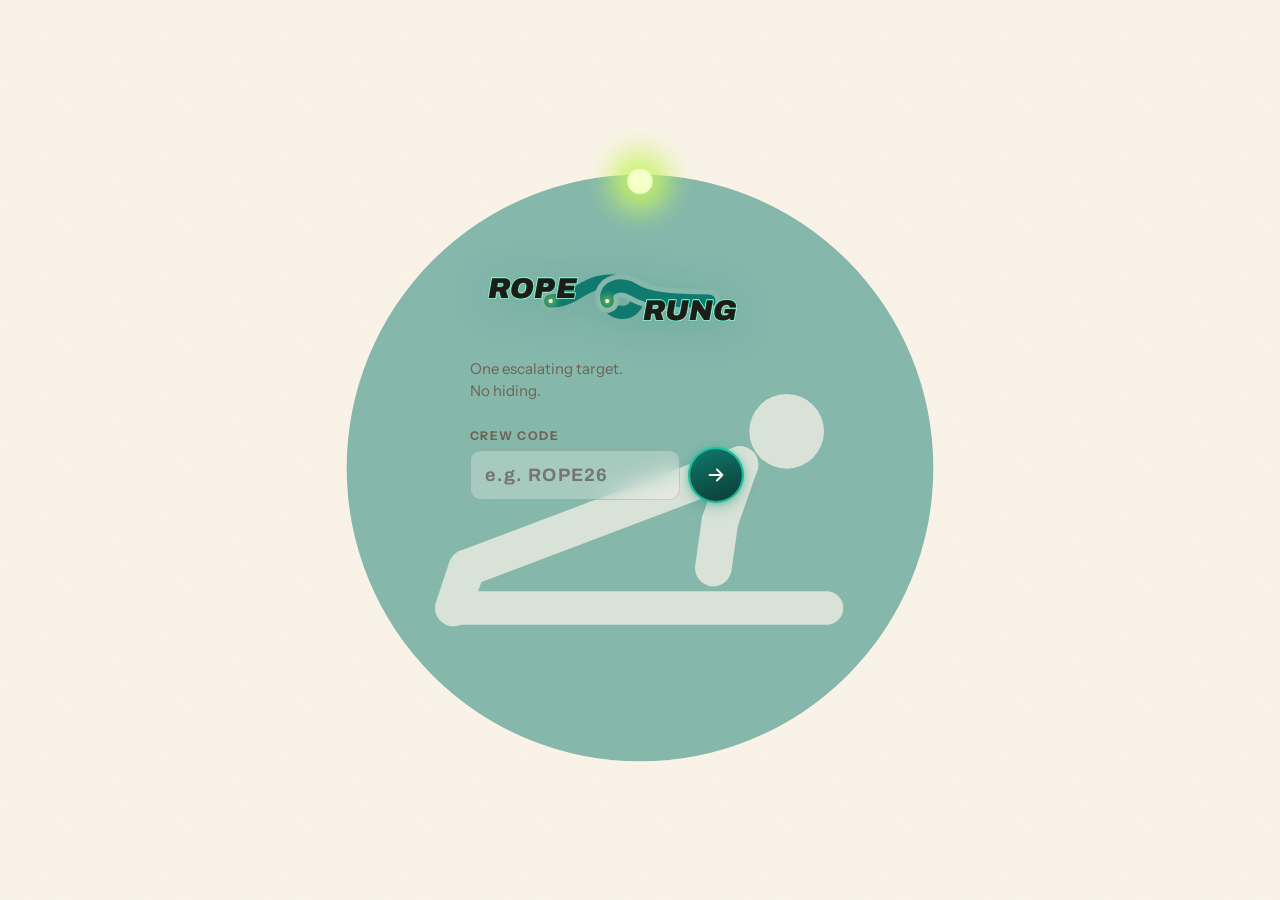
==== index.html @ cc2a6505 "Dark mode, admin tooling, profile editing, and council-recommendations build - Dark mode via prefers" ====
<!DOCTYPE html>
<html lang="en">
<head>
<meta charset="UTF-8">
<meta name="viewport" content="width=device-width, initial-scale=1, viewport-fit=cover, user-scalable=no">
<title>Rope & Rung</title>
<meta name="apple-mobile-web-app-capable" content="yes">
<meta name="apple-mobile-web-app-status-bar-style" content="default">
<meta name="apple-mobile-web-app-title" content="Rope & Rung">
<meta name="theme-color" content="#FAF3E8" media="(prefers-color-scheme: light)">
<meta name="theme-color" content="#081F1B" media="(prefers-color-scheme: dark)">
<link rel="manifest" href="manifest.webmanifest">
<link rel="icon" href="icons/icon.svg" type="image/svg+xml">
<link rel="apple-touch-icon" href="icons/apple-touch-icon.png">
<link rel="preconnect" href="https://fonts.googleapis.com">
<link rel="preconnect" href="https://fonts.gstatic.com" crossorigin>
<link href="https://fonts.googleapis.com/css2?family=Instrument+Sans:wght@400;500;600;700&family=Caveat:wght@600;700&family=Archivo:ital,wght@0,500;0,700;0,800;0,900;1,900&display=swap" rel="stylesheet">
<link rel="stylesheet" href="style.css">
</head>
<body>

<!-- WORDMARK SPRITE: the knot woven into the type (DESIGN.md "Brand Identity" —
     canonical knot path data, unedited; text glow+halo tuned 2026-07-23) -->
<svg style="position:absolute;width:0;height:0" aria-hidden="true">
  <defs>
    <filter id="rrGlowT" x="-40%" y="-40%" width="180%" height="180%"><feGaussianBlur in="SourceGraphic" stdDeviation="2.2"/></filter>
    <filter id="rrLantern" x="-150%" y="-150%" width="400%" height="400%"><feGaussianBlur in="SourceGraphic" stdDeviation="2"/></filter>
    <symbol id="rr-logomark" viewBox="0 0 96 96">
      <circle cx="48" cy="48" r="44" fill="#0F7A6D"/>
      <path d="M20 69 H76" stroke="#FAF3E8" stroke-width="5" stroke-linecap="round" fill="none"/>
      <g class="lm-orbit"><circle cx="48" cy="10" r="3" fill="#C7F464" opacity="0.5" filter="url(#rrLantern)"/><circle cx="48" cy="10" r="1.1" fill="#F5FFC8"/></g>
      <g class="lm-body" fill="none" stroke="#FAF3E8" stroke-width="5.5" stroke-linecap="round" stroke-linejoin="round">
        <path d="M22 63 L63 47.5"/>
        <path d="M63 47.5 L60 56"/>
        <circle cx="70" cy="42.5" r="5.6" fill="#FAF3E8" stroke="none"/>
      </g>
      <g fill="none" stroke="#FAF3E8" stroke-width="5.5" stroke-linecap="round" stroke-linejoin="round">
        <path d="M60 56 L59 63"/>
        <path d="M22 63 L20 69"/>
      </g>
    </symbol>
    <!-- Launch-screen UNDERLAY (owner round 11): a slightly subtler version of the
         real icon, NOT a faded watermark. Geometry is identical to #rr-logomark;
         only the disc colour is themed (var(--ul-disc)) so the wordmark's knot
         halo can match it exactly. CRITICAL: the figure strokes stay FULLY OPAQUE
         #FAF3E8 — this art is built from OVERLAPPING strokes, so any per-stroke
         alpha makes every overlap composite separately and exposes the joins (the
         foot appears to sink into the floor, the upper arm folds past the elbow).
         Subtlety comes from the disc, never from fading the figure.
         #rr-logomark itself is untouched — header badge unaffected. -->
    <symbol id="rr-underlay" viewBox="0 0 96 96" overflow="visible">
      <circle cx="48" cy="48" r="44" fill="var(--ul-disc,#0F7A6D)"/>
      <!-- Orbit dot pushed out to cy=5 (43 of the disc's 44 radius, i.e. riding the
           rim rather than floating inside it) and enlarged, so it reads as the
           dial's knob travelling the ring — owner: "nearer the edge... a little
           bigger so it alludes to the dial". Underlay only; the header badge's
           own orbit in #rr-logomark is deliberately left alone. -->
      <g class="lm-orbit"><circle cx="48" cy="5" r="4.6" fill="#C7F464" opacity="0.85" filter="url(#rrLantern)"/><circle cx="48" cy="5" r="1.9" fill="#F5FFC8"/></g>
      <!-- ONE wrapper group carries the opacity for the whole figure. Group opacity
           flattens the group FIRST and fades the result, so the overlapping strokes
           inside stay hidden — unlike per-stroke alpha, which composites each
           overlap separately and exposes the joins. Strokes themselves stay a solid
           #FAF3E8, so it reads as fresh white over the teal disc, not grey. -->
      <g opacity="0.72">
        <path d="M20 69 H76" stroke="#FAF3E8" stroke-width="5" stroke-linecap="round" fill="none"/>
        <g class="lm-body" fill="none" stroke="#FAF3E8" stroke-width="5.5" stroke-linecap="round" stroke-linejoin="round">
          <path d="M22 63 L63 47.5"/>
          <path d="M63 47.5 L60 56"/>
          <circle cx="70" cy="42.5" r="5.6" fill="#FAF3E8" stroke="none"/>
        </g>
        <g fill="none" stroke="#FAF3E8" stroke-width="5.5" stroke-linecap="round" stroke-linejoin="round">
          <path d="M60 56 L59 63"/>
          <path d="M22 63 L20 69"/>
        </g>
      </g>
    </symbol>
    <symbol id="rr-wordmark" viewBox="20 24 674 168">
      <g transform="translate(151.8,-15.4) scale(3.7)">
        <path d="M 6 34 C 18 34, 22 26, 32 24 C 44 22, 54 26, 52 34 C 50 42, 38 42, 36 34" fill="none" stroke="var(--accent)" stroke-width="7" stroke-linecap="round"/>
        <g class="rr-lantern-a"><circle r="3" fill="#C7F464" opacity="0.5" filter="url(#rrLantern)"/><circle r="1.1" fill="#F5FFC8"/></g>
      </g>
      <g font-family="Archivo, sans-serif" font-weight="900" font-style="italic" letter-spacing="0.01em">
        <text x="225" y="104" font-size="56" text-anchor="end" fill="#1BC79E" opacity="0.9" filter="url(#rrGlowT)">ROPE</text>
        <text x="225" y="104" font-size="56" text-anchor="end" fill="var(--paper)" stroke="var(--paper)" stroke-width="4" stroke-linejoin="round">ROPE</text>
        <text x="225" y="104" font-size="56" text-anchor="end" fill="var(--ink)" stroke="#1BC79E" stroke-width="2.4" stroke-linejoin="round" paint-order="stroke fill">ROPE</text>
      </g>
      <g transform="translate(151.8,-15.4) scale(3.7)">
        <path d="M 36 34 C 34 26, 44 24, 50 28 C 58 33, 70 34, 90 34" fill="none" stroke="var(--rr-weave,var(--paper))" stroke-width="12.5" stroke-linecap="round"/>
        <path d="M 36 34 C 34 26, 44 24, 50 28 C 58 33, 70 34, 90 34" fill="none" stroke="var(--accent)" stroke-width="7" stroke-linecap="round"/>
        <g class="rr-lantern-b"><circle r="3" fill="#C7F464" opacity="0.5" filter="url(#rrLantern)"/><circle r="1.1" fill="#F5FFC8"/></g>
      </g>
      <g font-family="Archivo, sans-serif" font-weight="900" font-style="italic" letter-spacing="0.01em">
        <text x="355" y="148" font-size="56" text-anchor="start" fill="#1BC79E" opacity="0.9" filter="url(#rrGlowT)">RUNG</text>
        <text x="355" y="148" font-size="56" text-anchor="start" fill="var(--paper)" stroke="var(--paper)" stroke-width="4" stroke-linejoin="round">RUNG</text>
        <text x="355" y="148" font-size="56" text-anchor="start" fill="var(--ink)" stroke="#1BC79E" stroke-width="2.4" stroke-linejoin="round" paint-order="stroke fill">RUNG</text>
      </g>
    </symbol>
  </defs>
</svg>

<!-- ONBOARDING -->
<div id="onboarding" class="overlay hidden">
  <!-- full-screen watermark: same animated line-figure as the header/onboarding
       badge used to show (see #rr-pushfig above), just huge + faint + sitting
       BELOW every other onboarding element (z-index in style.css). Removed the
       badge from stacking directly above the wordmark per owner feedback: the
       two animated marks were competing head-to-head; this keeps the motion as
       ambient texture instead. -->
  <svg class="ob-watermark" viewBox="0 0 96 96" aria-hidden="true" focusable="false"><use href="#rr-underlay"></use></svg>
  <div class="ob-inner">
    <!-- transform on <use> (not the shared #rr-wordmark symbol, which the
         header/celebration overlay also reference at their own scale) —
         <use> of a <symbol> always re-fits the symbol's OWN internal viewBox
         "20 24 674 168" into whatever box it's given, so simply cropping this
         wrapping <svg>'s own viewBox did nothing but distort the mapping.
         Owner: "the knot is the centre" — not the overall ROPE+RUNG text
         bbox (RUNG's extra reach past the knot made a plain bbox-centre sit
         off from where the knot actually is). Knot's own bbox measured
         directly (isolated test SVG, same path data + group transform):
         centre (329.4, 102.06) in symbol-local units. This translate+scale
         pins THAT point to the viewBox's true centre (357,108); scale capped
         at 1.1 (not the earlier 1.35) because centring on the knot — which
         sits right-of-centre in the full lockup — leaves much less room on
         the left before "ROPE" would clip the viewBox edge; 1.1 keeps an
         ~11-unit margin on the tightest (left) side, confirmed by the same
         four-edge bounds check used for the previous attempt. -->
    <svg class="wordmark ob-wordmark" viewBox="20 24 674 168" width="320" height="80" role="img" aria-label="Rope &amp; Rung"><use href="#rr-wordmark" transform="translate(-5.34,-4.27) scale(1.1)"></use></svg>
    <div id="ob-step-code">
      <p class="ob-tag">One escalating target.<br>No hiding.</p>
      <label class="lbl" for="crew-code">Crew code</label>
      <div class="ob-code-row">
        <input id="crew-code" type="text" autocomplete="off" autocapitalize="characters" maxlength="6" placeholder="e.g. ROPE26">
        <button id="ob-code-btn" class="btn-disc" aria-label="Enter"><svg viewBox="0 0 24 24" aria-hidden="true"><path d="M5 12h14M13 6l6 6-6 6"/></svg></button>
      </div>
      <p id="ob-code-err" class="err hidden"></p>
      <div id="ob-code-notfound" class="ob-notfound hidden">
        <p class="ob-notfound-msg">No crew found with code <b id="ob-notfound-code"></b>.</p>
        <p class="ob-notfound-sub">Typo, or a brand new crew? Both are one tap away.</p>
        <div class="ob-notfound-btns">
          <div class="ob-nf-opt"><button id="ob-notfound-fix" class="btn-disc" aria-label="Re-enter code"><svg viewBox="0 0 24 24" aria-hidden="true"><path d="M20 11a8 8 0 1 0-.9 4.5M20 5v6h-6"/></svg></button><span class="ob-nf-cap">Re-enter code</span></div>
          <div class="ob-nf-opt"><button id="ob-notfound-create" class="btn-disc" aria-label="Start a new crew"><svg viewBox="0 0 24 24" aria-hidden="true"><circle cx="10" cy="9" r="3.2"/><path d="M4.5 19c.5-3 2.6-4.6 5.5-4.6 1 0 1.9.2 2.7.6"/><path d="M18 13v6M15 16h6"/></svg></button><span class="ob-nf-cap">New crew</span></div>
        </div>
      </div>
    </div>
    <div id="ob-step-profile" class="hidden">
      <label class="lbl">Enter your name</label>
      <div id="ob-existing" class="ob-existing"></div>
      <div class="ob-new">
        <input id="ob-name" type="text" placeholder="Your name" autocomplete="off">
        <div id="ob-avatars" class="avatars"></div>
        <div id="ob-colors" class="color-dots"></div>
        <button id="ob-create-btn" class="btn-disc lg" aria-label="Tie in"><svg viewBox="0 0 24 24" aria-hidden="true"><path d="M8 5v14l11-7z" fill="currentColor" stroke="none"/></svg></button>
      </div>
      <!-- long-form description: profile-step-only per owner (was last child
           of .ob-inner, shown on both steps; re-scoped in ITEM 2). -->
      <p class="ob-fine-tab">The daily target starts easy and climbs a little every Monday (the crew can tune it in Settings). Miss a day? Your excuse goes up where your friends can see it.</p>
    </div>
  </div>
</div>

<!-- INSTALL HINT (shown in-browser only; gone once installed to home screen) -->
<div id="install-hint" class="install-hint hidden">
  <div class="ih-body">
    <b>Make it a phone app</b>
    <span id="ih-steps">Tap <span class="ih-icon"><svg viewBox="0 0 24 24" aria-hidden="true"><path d="M12 3v12M8 7l4-4 4 4"/><path d="M5 12v7a2 2 0 0 0 2 2h10a2 2 0 0 0 2-2v-7"/></svg></span> Share, then <b>Add to Home Screen</b>. Full screen, own icon, no browser.</span>
  </div>
  <button id="ih-close" aria-label="Dismiss">✕</button>
</div>

<div id="app" class="hidden">
  <header class="app-head">
    <div class="brand">
      <svg class="logomark" viewBox="0 0 96 96" aria-hidden="true"><use href="#rr-logomark"></use></svg>
      <svg class="wordmark sm" viewBox="20 24 674 168" width="80" height="20" role="img" aria-label="Rope &amp; Rung"><use href="#rr-wordmark"></use></svg>
    </div>
    <div class="head-actions">
      <div class="head-right">
        <div id="head-date" class="head-date"></div>
        <div id="date-override-tag" class="date-override-tag hidden"></div>
      </div>
      <div id="menu-wrap" class="menu-wrap hidden">
        <button id="menu-btn" class="menu-btn" aria-label="Menu">
          <svg viewBox="0 0 24 24"><path d="M4 6h16M4 12h16M4 18h16"/></svg>
        </button>
        <div id="menu-dropdown" class="menu-dropdown hidden">
          <button id="menu-admin" class="menu-item">Admin</button>
        </div>
      </div>
    </div>
  </header>

  <div id="local-banner" class="local-banner hidden"><span>Solo for now — pushups stay on this phone until your crew connects</span><button id="lb-close" aria-label="Dismiss">✕</button></div>

  <!-- HOME -->
  <main id="screen-home" class="screen">
    <div class="home-hero">
      <div class="hh-greet" id="hh-greet"></div>
      <div class="hh-sub" id="hh-sub"></div>
    </div>
    <div class="home-card" id="home-mycard"></div>
    <div class="week-strip" id="week-strip">
      <div class="ws-head"><span class="l-title rope-title">This week</span><span id="ws-summary" class="ws-summary"></span></div>
      <div class="ws-track">
        <span class="ws-strand"></span>
        <div class="ws-days" id="ws-days"></div>
      </div>
    </div>
    <div class="home-crew" id="home-crew"></div>
    <div id="home-postit" class="home-postit"></div>
  </main>

  <!-- TODAY / LOG -->
  <main id="screen-today" class="screen hidden">
    <div class="rope-row">
      <span class="r-lbl">Streak</span>
      <span class="strand"></span>
      <span id="rope-knots" class="knots"></span>
      <span id="rope-count" class="r-lbl ink"></span>
    </div>

    <div class="dial" id="dial">
      <div class="ring" id="dial-ring"></div>
      <div class="progress-ring" id="progress-ring"></div>
      <div class="ticks"></div>
      <div class="knob-arm" id="knob-arm"><div class="knob" id="knob">›</div></div>
      <div class="dial-center">
        <div id="compose" class="compose">&nbsp;</div>
        <div id="tally" class="tally">0</div>
        <div class="target-label"><span id="target-text"></span><span class="rule"></span><span id="togo-text"></span></div>
      </div>
      <div class="dial-hint hidden" id="dial-hint" aria-hidden="true">
        <span class="dial-hint-ring"></span>
        <span class="dial-hint-ghost"></span>
      </div>
    </div>
    <p class="dial-hint-note hidden" id="dial-hint-note">
      <span>Drag the knob around the ring — that's how you crank out a set.</span>
      <button id="dial-hint-dismiss" aria-label="Dismiss hint">✕</button>
    </p>

    <div class="quick-chips" id="quick-chips">
      <button class="qchip" data-add="5" aria-label="Add 5 pushups">+5</button>
      <button class="qchip" data-add="10" aria-label="Add 10 pushups">+10</button>
      <button class="qchip" data-add="20" aria-label="Add 20 pushups">+20</button>
    </div>
    <div class="bank-zone">
      <button id="bank-btn" class="btn-disc lg" disabled aria-label="Crank the dial to bank"><svg viewBox="0 0 24 24" aria-hidden="true"><path d="M12 4v10M7 10l5 5 5-5"/><path d="M5 18h14"/></svg></button>
    </div>

    <div class="ledger">
      <div class="l-title rope-title">Banked today</div>
      <div id="ledger-rows" class="l-rows"></div>
      <div id="mate-postit-zone"></div>
    </div>

    <div class="today-actions">
      <button id="rest-btn" class="btn btn-ghost"></button>
      <button id="excuse-btn" class="btn btn-ghost hidden">Write an excuse</button>
    </div>
  </main>

  <!-- CREW -->
  <main id="screen-crew" class="screen hidden">
    <h2 class="screen-title">The Crew</h2>
    <div id="crew-cards"></div>
    <div class="crew-invite">
      <div class="l-title rope-title">Invite a friend</div>
      <p>Send them the app link and the crew code. They open it, enter the code, make a profile — in.</p>
      <button id="share-btn" class="btn btn-ghost">Share invite</button>
    </div>
  </main>

  <!-- HISTORY -->
  <main id="screen-history" class="screen hidden">
    <h2 class="screen-title">History</h2>
    <div class="hist-controls">
      <select id="hist-person"></select>
      <div class="hist-nav" id="hist-nav">
        <button id="hist-prev" class="mini-btn">‹</button>
        <span id="hist-month"></span>
        <button id="hist-next" class="mini-btn">›</button>
      </div>
    </div>
    <!-- Wave 5: calendar <-> ladder toggle — the "Rung" half of the brand,
         made literal (escalating weekly targets as a climbable ladder).
         Choice persists in localStorage; default stays calendar. Existing
         calendar markup below is unchanged, just wrapped for show/hide. -->
    <div class="hv-toggle" id="hist-view-toggle" role="tablist" aria-label="History view">
      <span class="hv-thumb" aria-hidden="true"></span>
      <button class="hv-btn" data-view="calendar" role="tab" aria-label="Calendar"><svg viewBox="0 0 24 24" aria-hidden="true"><rect x="4" y="6" width="16" height="14" rx="2.5"/><path d="M4 10.5h16M8.5 4v4M15.5 4v4"/></svg></button>
      <button class="hv-btn" data-view="ladder" role="tab" aria-label="Ladder"><svg viewBox="0 0 24 24" aria-hidden="true"><path d="M7 3v18M17 3v18M7 7h10M7 12h10M7 17h10"/></svg></button>
    </div>
    <div id="hist-calendar-view">
      <div id="hist-grid" class="hist-grid"></div>
      <div id="hist-detail" class="hist-detail hidden"></div>
      <div class="legend">
        <span><i class="dot met"></i>met</span><span><i class="dot rest"></i>rest</span>
        <span><i class="dot excused"></i>excused</span><span><i class="dot missed"></i>missed</span>
        <span><i class="dot pending"></i>pending</span>
      </div>
    </div>
    <!-- Wave 5: LADDER VIEW — one rung per week, week 1 at the bottom, climbing
         up through the volt current week to a few pending rungs ahead.
         Rendered by renderLadder() in app.js; plain HTML/CSS, no canvas/images. -->
    <div id="hist-ladder-view" class="hidden">
      <div class="ladder-wrap">
        <div class="ladder-scroll" id="ladder-scroll">
          <div class="ladder-rail l"></div>
          <div class="ladder-rail r"></div>
          <div class="ladder-rungs" id="ladder-rungs"></div>
        </div>
        <div class="legend ladder-legend">
          <span><i class="dot met"></i>met</span><span><i class="dot rest"></i>rest</span>
          <span><i class="dot excused"></i>excused</span><span><i class="dot missed"></i>missed</span>
          <span><i class="dot pending"></i>pending</span>
        </div>
      </div>
    </div>
  </main>

  <!-- SETTINGS -->
  <main id="screen-settings" class="screen hidden">
    <h2 class="screen-title">Settings</h2>
    <div class="set-card">
      <div class="l-title">Your profile</div>
      <label class="lbl">Name <input id="set-name" type="text" autocomplete="off"></label>
      <div id="set-avatars" class="avatars"></div>
      <div id="set-colors" class="color-dots"></div>
      <div class="set-action-row">
        <button id="set-profile-save" class="btn-disc" aria-label="Save profile"><svg viewBox="0 0 24 24" aria-hidden="true"><path d="M4 12.5l5 5L20 6"/></svg></button>
        <p id="set-profile-msg" class="hint"></p>
      </div>
    </div>
    <div class="set-card">
      <div class="l-title">Crew</div>
      <label class="lbl">Crew name <input id="set-crewname" type="text"></label>
      <p class="hint">Crew code: <b id="set-crewcode"></b></p>
      <p class="hint">Days roll over at midnight on your phone's clock. The app can't send iPhone notifications — set a daily alarm or Reminder if you want a prod.</p>
    </div>
    <div class="set-card">
      <div class="l-title">The escalation</div>
      <label class="lbl">Week-1 daily target <input id="set-start" type="number" min="1"></label>
      <label class="lbl">Increase each Monday <input id="set-step" type="number" min="0"></label>
      <label class="lbl">Cap <input id="set-cap" type="number" min="1"></label>
      <label class="lbl">Rest days per week <input id="set-rest" type="number" min="0" max="7"></label>
      <label class="lbl">Challenge start (Monday) <input id="set-startdate" type="date"></label>
    </div>
    <div class="set-action-row">
      <button id="set-save" class="btn-disc" aria-label="Save settings"><svg viewBox="0 0 24 24" aria-hidden="true"><path d="M4 12.5l5 5L20 6"/></svg></button>
      <p id="set-msg" class="hint"></p>
    </div>
    <button id="set-switch" class="btn btn-ghost">Switch profile</button>

    <div class="set-card danger-zone hidden" id="danger-zone">
      <div class="l-title">Danger zone</div>
      <p class="hint">Erases every crew, profile, and logged set stored on this phone — the app forgets everything and reopens to onboarding, fresh. Use this to wipe test data. This cannot be undone.</p>
      <button id="set-erase" class="btn btn-ghost danger">Erase all data on this phone</button>
    </div>
    <div class="set-card hidden" id="sim-date-card">
      <div class="l-title">Simulate date</div>
      <p class="hint">Walk the app through fake days to test the Monday target increase and weekly rest cap without waiting a real week. Affects every screen until cleared.</p>
      <label class="lbl">Simulated date <input id="set-sim-date" type="date"></label>
      <button id="set-sim-clear" class="btn btn-ghost">Use real date</button>
    </div>
    <div class="set-card hidden" id="state-dump-card">
      <div class="l-title">Raw state</div>
      <p class="hint">Read-only dump of the data stored on this phone. Manual refresh — doesn't auto-update.</p>
      <button id="state-dump-refresh" class="btn btn-ghost">Refresh</button>
      <pre id="state-dump-pre" class="state-dump-pre"></pre>
    </div>
  </main>

  <nav class="tabbar">
    <button class="tab on" data-screen="home" aria-label="Home">
      <svg viewBox="0 0 24 24"><path d="M4 11 L12 4 L20 11 V20 H14.5 V15 H9.5 V20 H4 Z"/></svg><span>Home</span>
    </button>
    <button class="tab" data-screen="today" aria-label="Log pushups">
      <svg viewBox="0 0 24 24"><circle cx="12" cy="12" r="8"/><circle cx="12" cy="5.6" r="1.9" fill="currentColor" stroke="none"/></svg><span>Log</span>
    </button>
    <button class="tab" data-screen="crew" aria-label="Crew">
      <svg viewBox="0 0 24 24"><circle cx="9" cy="8.6" r="3.1"/><path d="M3.6 19c.6-3 2.7-4.6 5.4-4.6s4.8 1.6 5.4 4.6"/><circle cx="16.8" cy="9.8" r="2.5"/><path d="M15.9 14.6c2.5.3 4.1 1.7 4.6 4.4"/></svg><span>Crew</span>
    </button>
    <button class="tab" data-screen="history" aria-label="History">
      <svg viewBox="0 0 24 24"><rect x="4" y="6" width="16" height="14" rx="2.5"/><path d="M4 10.5h16M8.5 4v4M15.5 4v4"/></svg><span>History</span>
    </button>
    <button class="tab" data-screen="settings" aria-label="Settings">
      <svg viewBox="0 0 24 24"><path d="M4.5 8.2h15M4.5 15.8h15"/><circle cx="9.5" cy="8.2" r="2.4"/><circle cx="14.5" cy="15.8" r="2.4"/></svg><span>Settings</span>
    </button>
  </nav>
</div>

<!-- ADMIN MODAL -->
<div id="admin-modal" class="overlay hidden">
  <div class="modal">
    <div class="l-title">Admin</div>
    <input id="admin-modal-code" type="text" autocomplete="off" autocapitalize="off" placeholder="Admin code" class="admin-modal-input">
    <p id="admin-modal-err" class="err hidden">Wrong code.</p>
    <div class="modal-btns">
      <button id="admin-modal-cancel" class="btn btn-ghost">Cancel</button>
      <button id="admin-modal-submit" class="btn-disc" aria-label="Enter"><svg viewBox="0 0 24 24" aria-hidden="true"><path d="M5 12h14M13 6l6 6-6 6"/></svg></button>
    </div>
  </div>
</div>

<!-- EXCUSE MODAL -->
<div id="excuse-modal" class="overlay hidden">
  <div class="modal postit-modal">
    <div class="l-title">Your excuse, for the record</div>
    <textarea id="excuse-text" class="excuse-input" rows="3" maxlength="140" placeholder="e.g. the dog sat on me and I respected that"></textarea>
    <div class="modal-btns">
      <button id="excuse-cancel" class="btn btn-ghost">Back to it</button>
      <button id="excuse-save" class="btn-disc" aria-label="Stick it up"><svg viewBox="0 0 24 24" aria-hidden="true"><path d="M12 20V9M7 13l5-5 5 5"/><path d="M8 4h8"/></svg></button>
    </div>
    <button id="excuse-delete" class="btn excuse-tear hidden">Tear it up (delete this excuse)</button>
  </div>
</div>

<!-- CONFIRM SHEET (branded window.confirm replacement) -->
<div id="confirm-modal" class="overlay hidden">
  <div class="modal confirm-modal">
    <p id="confirm-message" class="confirm-msg"></p>
    <div class="modal-btns">
      <button id="confirm-cancel" class="btn btn-ghost"></button>
      <button id="confirm-ok" class="btn btn-primary"></button>
    </div>
  </div>
</div>

<!-- CELEBRATION OVERLAY (Wave 3): one-shot stage moment for the lantern-glow
     wordmark — daily target smashed, or a streak milestone (every 7 days).
     Reuses the same <symbol id="rr-wordmark"> as the header/onboarding via
     <use>, at onboarding scale. Auto-dismisses; tap anywhere also dismisses. -->
<div id="celebrate-overlay" class="overlay hidden" role="status" aria-live="polite">
  <div class="celebrate-inner">
    <span class="celebrate-flash" aria-hidden="true"></span>
    <svg class="wordmark celebrate-wordmark" viewBox="20 24 674 168" width="300" height="75" role="img" aria-label="Rope &amp; Rung"><use href="#rr-wordmark"></use></svg>
    <p id="celebrate-line" class="celebrate-line"></p>
  </div>
</div>

<script src="config.js" onerror="void 0"></script>
<script type="module" src="app.js"></script>
</body>
</html>
---- style.css ----
/* Rope & Rung — "Safe Dial" system. Contract: DESIGN.md. NO ORANGE. */

:root{
  /* --muted darkened 2026-07-23 (was #8A7F6E, ~3.7:1 on --paper — fails WCAG
     AA); #6E6353 is 5.3:1 on --paper / 5.7:1 on --card, still clearly
     secondary next to --ink (15.5:1 on --paper) */
  --paper:#FAF3E8; --card:#FFFCF5; --card-rgb:255,252,245; --ink:#1F1B16; --muted:#6E6353;
  /* launch-screen UNDERLAY disc (owner: not a washed-out watermark — a slightly
     subtler version of the real icon sitting UNDER the page). Deliberately an
     OPAQUE per-theme hex, not a translucent accent: the knot's halo has to match
     the disc EXACTLY to kill the candy-cane outline, and you can only match a
     colour that doesn't change with whatever is behind it. Value = what
     accent #0F7A6D looked like composited at 50% over this theme's --paper, so
     the disc reads as before while the figure/orbit on top go full brightness. */
  --ul-disc:#85B7AB;
  --accent:#0F7A6D; --pine:#0B3B34; --volt:#C7F464;
  --met:#2F7A4B; --rest:#5B7FA6; --excused:#C98A2B; --missed:#B23A2E; --pending:#D8CFBE;
  --hair:rgba(31,27,22,.14);
  --postit:#F0D48A; --postit-ink:#4A3A12; --postit-ink-soft:#8A6D1E; --postit-muted:#B99B4E; --postit-fold:#D8B759;
  --grad:linear-gradient(160deg,#0F7A6D,#0B3B34);
  --r-sm:10px; --r-md:14px; --r-lg:18px;
  --shadow-rgb:31,27,22; --texture-rgb:31,27,22;
  --shadow-card:0 2px 10px rgba(var(--shadow-rgb),.05),0 8px 28px rgba(var(--shadow-rgb),.05);
  --shadow-pop:0 10px 34px rgba(var(--shadow-rgb),.16);
  --ease-out:cubic-bezier(.22,1,.36,1);
  /* surfaces/text that sit on the fixed teal->pine gradient (buttons, avatars,
     hero cards) — these stay constant across themes since the gradient itself
     doesn't change, only the page around it does */
  --on-accent:#FFFCF5;
  --dial-ring:#EDE3D0; --chip-active-bg:#F1EADB;
  --tabbar-bg:rgba(255,252,245,.28);
}
@media (prefers-color-scheme: dark){
  :root{
    /* --muted checked 2026-07-23: #9FB3AC is 7.8:1 on --paper / 5.6:1 on
       --card here — already passes WCAG AA, no change needed */
    --paper:#081F1B; --card:#0B3B34; --card-rgb:11,59,52; --ink:#F5F0E3; --muted:#9FB3AC;
    --ul-disc:#0C4D44;
    --met:#52C285; --rest:#8FB8E8; --excused:#E8AC52; --missed:#E8695C; --pending:#6B8079;
    --hair:rgba(250,243,232,.14);
    --shadow-rgb:0,0,0; --texture-rgb:250,243,232;
    --dial-ring:#123F38; --chip-active-bg:#123F38;
    --tabbar-bg:rgba(11,59,52,.28);
    /* accent/pine/volt/grad/postit family intentionally unchanged: the brand
       gradient and the post-it's "physical yellow paper" both need to read
       the same regardless of theme */
  }
}
@media (prefers-reduced-motion: reduce){
  *,*::before,*::after{animation-duration:.01ms!important;animation-iteration-count:1!important;transition-duration:.01ms!important}
}
*{margin:0;padding:0;box-sizing:border-box;-webkit-tap-highlight-color:transparent}
html,body{height:100%}
html{overscroll-behavior:none}
body{
  background:var(--paper); color:var(--ink);
  font-family:"Instrument Sans",sans-serif;
  touch-action:manipulation;
  background-image:url("data:image/svg+xml,%3Csvg xmlns='http://www.w3.org/2000/svg' width='120' height='120'%3E%3Cfilter id='n'%3E%3CfeTurbulence type='fractalNoise' baseFrequency='0.9' numOctaves='2'/%3E%3C/filter%3E%3Crect width='120' height='120' filter='url(%23n)' opacity='0.035'/%3E%3C/svg%3E");
  overscroll-behavior:none;
  /* this is an app shell, not a document — a slightly-imprecise tap on a
     button or the dial shouldn't be able to turn into a text-selection
     drag and eat the click. Only .dial had this before; it needs to be
     everywhere. Inputs/textareas explicitly opt back in below. */
  -webkit-user-select:none; user-select:none;
  -webkit-touch-callout:none;
}
input, textarea{-webkit-user-select:text; user-select:text}
/* svh (not dvh): Safari's collapsing toolbar changes dvh mid-drag and re-flows
   the whole page — the "jitter" — while svh stays fixed */
#app{max-width:430px;margin:0 auto;min-height:100svh;display:flex;flex-direction:column}
.hidden{display:none!important}

.wordmark{display:block}
.wordmark.sm{flex:none}
/* a small lantern-glow travels the rope's own path, tip to tip, one full pass
   per 3 pushup reps (3 x 1.7s = 5.1s). Split into two elements living inside
   the under-/over-strand's own <g> (not a separate top layer) so it sits at
   the SAME depth as the rope itself there -- it disappears under the ROPE/
   RUNG lettering and under the strand crossing exactly like the rope does,
   instead of floating flatly on top of everything. Handoff point (55.6%) is
   the real under-strand/over-strand length ratio, measured via
   getTotalLength(), not eyeballed, so the speed feels roughly constant
   across the direction change. */
.rr-lantern-a{offset-path:path("M 6 34 C 18 34, 22 26, 32 24 C 44 22, 54 26, 52 34 C 50 42, 38 42, 36 34");animation:rrPulseA 5.1s linear infinite}
.rr-lantern-b{offset-path:path("M 36 34 C 34 26, 44 24, 50 28 C 58 33, 70 34, 90 34");animation:rrPulseB 5.1s linear infinite}
@keyframes rrPulseA{0%{offset-distance:0%;opacity:1}55.6%{offset-distance:100%;opacity:1}55.7%{opacity:0}100%{opacity:0;offset-distance:100%}}
@keyframes rrPulseB{0%,55.6%{opacity:0;offset-distance:0%}55.7%{opacity:1;offset-distance:0%}100%{opacity:1;offset-distance:100%}}
/* logo: pushup figure in the ring — feet planted, body pivots at the feet like a real rep.
   Selectors target the classes directly (not scoped under .logomark) since the
   markup now lives once in <symbol id="rr-logomark"> and is cloned into both
   header + onboarding instances via <use> — a plain class selector matches
   inside that clone reliably; a descendant selector anchored on the host
   .logomark element is not guaranteed to. */
.lm-body{transform-box:view-box;transform-origin:22px 63px;animation:lmPush 1.7s ease-in-out infinite}
@keyframes lmPush{50%{transform:rotate(7deg)}}
/* volt dot orbits the disc once per rep, synced to lmPush's 1.7s cycle */
.lm-orbit{transform-box:view-box;transform-origin:48px 48px;animation:lmOrbit 5.1s linear infinite}
@keyframes lmOrbit{to{transform:rotate(360deg)}}

.app-head{display:flex;justify-content:space-between;align-items:center;padding:calc(14px + env(safe-area-inset-top)) 22px 0}
.brand{display:flex;align-items:center;gap:8px}
.logomark{width:26px;height:26px}
/* onboarding: wordmark promoted (was sharing top billing with the .ob-logo
   badge, now removed from this spot entirely — see .ob-watermark below) —
   scoped class so the shared .wordmark base rule (used by the header's small
   mark and the celebration overlay) stays untouched. Given a soft brand-teal
   shadow for weight. Width capped BELOW .ob-inner's own ~327px content box
   (327 - overlay's 24px*2 padding on a 375px phone) on purpose: margin:auto
   only centers an element that's narrower than its container — a wider box
   (the old 340/350px attempts) silently collapses its auto-margins to 0 per
   spec and just overflows off the right edge instead of centering. 312px
   leaves real slack on both sides so centering actually holds; the real
   enlargement now comes from the scale(1.1) on the onboarding <use> itself
   (see the HTML comment beside that tag), not a viewBox crop. */
/* The knot's over-strand halo is --paper everywhere else in the app, which blends
   invisibly because those surfaces ARE --paper. On the launch screen the knot sits
   on the underlay disc instead, so there it must be the DISC's colour or it reads
   as a hard "candy-cane" outline (owner). Custom properties inherit across the
   <use> shadow boundary (plain selectors do not), so this retints ONLY this
   instance — the header badge and celebration overlay keep the --paper fallback.
   Scoped to the knot's own halo path; the ROPE/RUNG letter halos are untouched. */
.ob-wordmark{width:min(312px,86vw);height:auto;display:block;margin:6px auto 8px;
  --rr-weave:var(--ul-disc);
  filter:drop-shadow(0 6px 20px rgba(15,122,109,.22))}
/* full-screen ambient watermark (owner feedback 2026-07-24): the pushup figure
   that used to sit as a badge directly above the wordmark, now blown up huge,
   faint, and pinned behind every onboarding element instead of competing with
   the brand name for attention. Fixed (not absolute) so it's pinned to the
   actual phone viewport regardless of #onboarding's own layout; negative
   z-index (relative to #onboarding's own stacking context, z-index:50) keeps
   it under the non-positioned .ob-inner column without needing to touch that
   column's stacking. Centered a bit below screen-middle so it reads as sitting
   under the crew-code input step, not the wordmark up top. Reuses the real
   #rr-logomark (teal disc + paper figure + volt orbit dot) unmodified.
   Colour fix (owner: "grey in dark mode / milky in light mode"): earlier
   attempts chased this with mix-blend-mode (multiply in light, screen in
   dark, flipped per-theme) plus a pair of [stroke]/[fill] attribute-selector
   overrides trying to redirect the figure's hardcoded #FAF3E8 fill to
   var(--ink). Both approaches were fighting the same wall: #rr-logomark is
   only ever painted via <use>, which clones the <symbol>'s content into a
   shadow tree that outer-document CSS selectors (descendant or attribute)
   cannot match into — only inherited properties and custom properties
   (--x) cross that boundary. The [stroke=]/[fill=] overrides above never
   actually applied to the cloned paths; they're removed. The real fix
   doesn't need to reach inside the clone at all: mix-blend-mode:normal
   (i.e. no blend-mode override) at moderate opacity, with a mild
   filter:saturate() to pull it back a touch from full brand-colour
   intensity, reads correctly as a soft tint of the SAME colours in both
   themes — the teal disc gives the figure enough of its own contrast
   against both the light and dark --paper background that no per-theme
   blend-mode gymnastics are needed. ~7% desaturation (saturate(.93)) plus
   opacity .5 keeps it clearly present without overpowering the onboarding
   content sitting on top. Motion (lm-body/lm-orbit) is killed by the
   existing global prefers-reduced-motion rule at the top of this file,
   same as everywhere else. */
.ob-watermark{position:fixed;left:50%;top:52%;transform:translate(-50%,-50%);
  width:clamp(320px,150vmin,640px);height:clamp(320px,150vmin,640px);
  z-index:-1;pointer-events:none;overflow:visible}
.ob-watermark .lm-orbit circle:first-child{opacity:.9}
.head-actions{display:flex;align-items:center;gap:10px}
.head-right{display:flex;flex-direction:column;align-items:flex-end;gap:3px}
.head-date{font-size:13px;color:var(--muted);font-weight:600}
.date-override-tag{font-size:10px;font-weight:700;letter-spacing:.08em;text-transform:uppercase;color:var(--on-accent);background:var(--accent);padding:2px 7px;border-radius:var(--r-sm)}
.menu-wrap{position:relative}
.menu-btn{width:34px;height:34px;display:flex;align-items:center;justify-content:center;border:none;background:transparent;color:var(--muted);cursor:pointer;border-radius:var(--r-sm);transition:background .15s,transform .15s}
.menu-btn svg{width:20px;height:20px;stroke:currentColor;fill:none;stroke-width:1.8;stroke-linecap:round}
.menu-btn:active{transform:scale(.92);background:var(--hair)}
.menu-dropdown{position:absolute;right:0;top:calc(100% + 8px);background:rgba(var(--card-rgb),.55);border:1px solid var(--hair);
  backdrop-filter:blur(10px);-webkit-backdrop-filter:blur(10px);
  border-radius:var(--r-sm);box-shadow:var(--shadow-pop);z-index:70;min-width:140px;overflow:hidden}
.menu-item{display:block;width:100%;text-align:left;padding:11px 14px;font-size:14px;font-weight:600;color:var(--ink);
  background:none;border:none;cursor:pointer;font-family:"Instrument Sans",sans-serif}
.menu-item:active{background:var(--hair)}
#admin-modal{background:rgba(var(--shadow-rgb),.45)}
.admin-modal-input{width:100%;padding:12px;border:1px solid var(--hair);background:var(--paper);font-family:Archivo,sans-serif;
  font-weight:700;font-size:16px;letter-spacing:.04em;text-align:center;color:var(--ink);border-radius:var(--r-sm)}
.local-banner{margin:10px 22px 0;padding:8px 12px;font-size:12px;font-weight:600;color:var(--rest);border:1px dashed var(--rest);background:var(--card);border-radius:var(--r-sm)}
.install-hint{border-radius:var(--r-lg)}
.ob-inner input[type=text],.set-card input,.hist-add input,#hist-person{border-radius:var(--r-sm)}
.ob-existing button{border-radius:var(--r-md);box-shadow:var(--shadow-card);transition:transform .15s}
.ob-existing button:active{transform:scale(.97)}
.crew-invite{border-radius:var(--r-lg)}

.screen{flex:1;padding-bottom:16px;display:flex;flex-direction:column;animation:screenIn .34s var(--ease-out)}
@keyframes screenIn{from{opacity:0;transform:translateY(10px)}to{opacity:1;transform:none}}
.screen.slide-l{animation:slideL .32s var(--ease-out)}
.screen.slide-r{animation:slideR .32s var(--ease-out)}
@keyframes slideL{from{opacity:0;transform:translateX(40px)}to{opacity:1;transform:none}}
@keyframes slideR{from{opacity:0;transform:translateX(-40px)}to{opacity:1;transform:none}}

/* home dashboard */
.home-hero{padding:20px 22px 4px}
.hh-greet{font-family:Archivo,sans-serif;font-weight:800;font-size:30px;letter-spacing:-.02em;line-height:1.05}
.hh-sub{font-size:13px;font-weight:600;color:var(--muted);margin-top:6px}
.home-card{margin:16px 22px 0;padding:20px;border-radius:var(--r-lg);background:var(--grad);color:var(--on-accent);
  box-shadow:0 14px 34px rgba(15,122,109,.3);animation:rowIn .45s var(--ease-out)}
.hc-top{display:flex;align-items:center;justify-content:space-between}
.hc-label{font-size:11px;font-weight:700;letter-spacing:.14em;text-transform:uppercase;opacity:.75}
.hc-main{display:flex;align-items:center;justify-content:space-between;gap:14px;margin-top:8px}
.hc-nums{display:flex;align-items:baseline;gap:8px}
.hc-tally{font-family:Archivo,sans-serif;font-weight:800;font-size:64px;line-height:1;letter-spacing:-.03em;font-variant-numeric:tabular-nums}
.hc-of{font-size:18px;font-weight:600;opacity:.8}
/* dial glyph — the hero card's echo of the Today dial's signature shape,
   replacing the old linear .hc-bar strip (council: "crown the dial as the
   brand's signature shape on Home"). Track + progress arc + knob dot, same
   language as the big dial: teal normally, volt once today's target is met.
   The halo circle (paper-tinted, wider+faint, under the coloured arc) is the
   same trick the wordmark's own text halo uses, so the arc still reads
   clearly against the hero's teal->pine gradient. Non-interactive. */
.hc-dial{width:60px;height:60px;flex:none}
.hc-dial-track{fill:none;stroke:rgba(255,252,245,.22);stroke-width:9}
.hc-dial-halo{fill:none;stroke:var(--on-accent);opacity:.32;stroke-width:12;stroke-linecap:round;transition:stroke-dashoffset .6s var(--ease-out)}
.hc-dial-prog{fill:none;stroke-width:7;stroke-linecap:round;transition:stroke-dashoffset .6s var(--ease-out),stroke .3s}
.hc-dial-knobhalo{fill:var(--on-accent);opacity:.9}
.hc-dial-knob{transition:fill .3s}
.hc-meta{font-size:13px;font-weight:600;opacity:.85;margin-top:16px}
.hc-chips{display:flex;gap:8px;margin-top:14px}
.hc-chip{flex:1;min-height:40px;border:1px solid rgba(255,252,245,.3);background:rgba(255,252,245,.14);border-radius:999px;
  font-family:Archivo,sans-serif;font-weight:800;font-size:15px;color:var(--on-accent);cursor:pointer;transition:transform .15s var(--ease-out),background .2s}
.hc-chip:active{transform:scale(.94);background:rgba(255,252,245,.26)}
/* Wave 4: chip disabled for the split-second its own commit is in flight —
   guards the race where a rapid double-tap could read the same stale
   "before" tally and silently skip a deserved celebration (see homeQuickAdd) */
.hc-chip:disabled,.qchip:disabled{opacity:.5;cursor:default;transform:none}
.btn.hc-cta{width:100%;margin-top:12px;background:var(--volt);color:var(--pine);font-weight:800;border-radius:999px;box-shadow:0 6px 18px rgba(199,244,100,.3)}
.week-strip{padding:18px 22px 0}
.ws-head{display:flex;align-items:baseline;justify-content:space-between}
.ws-summary{font-size:12px;font-weight:600;color:var(--muted);font-variant-numeric:tabular-nums}
.ws-track{position:relative;margin-top:14px}
.ws-strand{position:absolute;left:5px;right:5px;top:26px;height:4px;border-radius:2px;background:var(--hair)}
.ws-days{position:relative;display:flex;justify-content:space-between}
.ws-day{display:flex;flex-direction:column;align-items:center;gap:8px;flex:1;cursor:pointer}
.ws-day.future{cursor:default}
.ws-dow{font-size:11px;font-weight:700;color:var(--muted);letter-spacing:.02em}
.ws-day.today .ws-dow{color:var(--ink)}
.ws-dot{position:relative;z-index:1;background:var(--paper)}
.ws-day.today .ws-dot{box-shadow:0 0 0 3px rgba(199,244,100,.55)}
.ws-day.future .ws-dot{width:7px;height:7px;border-radius:50%;background:transparent;border:1.5px dashed var(--hair)}
.home-crew{padding:20px 22px 0}
.home-crew .row{display:flex;align-items:center;gap:10px;background:var(--card);border:1px solid var(--hair);border-radius:var(--r-md);
  box-shadow:var(--shadow-card);padding:11px 12px;margin-bottom:8px;animation:rowIn .4s var(--ease-out) backwards}
.home-crew .row .avatar{width:32px;height:32px;border-radius:50%;background:var(--grad);color:var(--on-accent);display:flex;align-items:center;justify-content:center;font-size:15px}
.home-crew .row .nm{font-weight:700;font-size:15px}
.home-crew .row .nums{margin-left:auto;font-family:Archivo,sans-serif;font-weight:800;font-size:17px;font-variant-numeric:tabular-nums}
.home-crew .row .nums small{color:var(--muted);font-family:"Instrument Sans",sans-serif;font-weight:600;font-size:12px}
.home-crew .row .sdot{width:10px;height:10px;border-radius:5px}
.home-postit{display:flex;justify-content:flex-end;padding:14px 22px 0}
.screen-title{font-family:Archivo,sans-serif;font-weight:800;font-size:26px;letter-spacing:-.02em;padding:18px 22px 4px}

/* labels / text */
.lbl{display:block;font-size:12px;font-weight:700;letter-spacing:.12em;text-transform:uppercase;color:var(--muted);margin:14px 0 6px}
.l-title{font-size:11px;font-weight:700;letter-spacing:.14em;text-transform:uppercase;color:var(--muted);margin-bottom:10px}
.hint{font-size:13px;color:var(--muted);margin-top:10px}
.err{font-size:13px;color:var(--missed);margin-top:8px}
.ink{color:var(--ink)}

/* buttons */
.btn{font-family:"Instrument Sans",sans-serif;font-weight:700;font-size:16px;padding:15px 18px;border:none;text-align:center;cursor:pointer;color:var(--ink);background:transparent;
  border-radius:999px;transition:transform .15s var(--ease-out),box-shadow .2s,background .2s}
.btn:active{transform:scale(.965)}
.btn-primary{background:var(--accent);color:var(--on-accent);letter-spacing:.02em;box-shadow:0 6px 18px rgba(15,122,109,.28)}
.btn-grad{background:var(--grad)}
.btn-primary:disabled{background:var(--pending);color:var(--muted);cursor:default;box-shadow:none}
.btn-ghost{border:1px solid var(--hair);background:var(--card);font-weight:600;font-size:14px;padding:12px 18px;box-shadow:var(--shadow-card)}
.btn-outline{border:2px solid var(--accent);background:transparent;color:var(--accent);font-weight:700;font-size:14px;padding:11px 18px}
.btn-outline:active{background:rgba(15,122,109,.08)}
.mini-btn{border:1px solid var(--hair);background:var(--card);width:34px;height:34px;font-size:18px;cursor:pointer;border-radius:var(--r-sm);transition:transform .15s}
.mini-btn:active{transform:scale(.92)}

/* rope */
.rope-row{display:flex;align-items:center;gap:8px;padding:14px 22px 0}
.r-lbl{font-size:11px;font-weight:700;letter-spacing:.1em;text-transform:uppercase;color:var(--muted)}
/* twisted-rope strand + fray threads — the athletic rope language */
.strand{flex:1;height:4px;border-radius:2px;opacity:.75;
  background:repeating-linear-gradient(65deg,rgba(var(--texture-rgb),.42) 0 2.5px,rgba(var(--texture-rgb),.08) 2.5px 6px)}
.knot{position:relative}
.knot.fray::after{content:"";position:absolute;left:100%;top:50%;width:12px;height:8px;transform:translateY(-50%);
  background:repeating-linear-gradient(0deg,transparent 0 1.5px,rgba(178,58,46,.55) 1.5px 2.5px);
  -webkit-mask:linear-gradient(90deg,#000,transparent);mask:linear-gradient(90deg,#000,transparent)}
.rope-title{display:flex;align-items:center;gap:10px}
.rope-title::after{content:"";flex:0 0 46px;height:3.5px;border-radius:2px;opacity:.6;
  background:repeating-linear-gradient(65deg,rgba(var(--texture-rgb),.42) 0 2.2px,rgba(var(--texture-rgb),.08) 2.2px 5.5px)}
.knots{display:flex;gap:12px}
.knot{width:11px;height:11px;border-radius:6px;background:var(--ink)}
.knot.volt{background:var(--accent);box-shadow:0 0 0 3px rgba(199,244,100,.7)}
.knot.fray{background:transparent;border:1.5px dashed var(--missed)}
.knot.fray.at-risk{animation:frayShake 1.6s ease-in-out infinite;transform-origin:center}
.knot.fray.urgent{animation-duration:.7s;border-width:2px}
@keyframes frayShake{0%,100%{transform:rotate(0) translateY(0)}25%{transform:rotate(14deg) translateY(-1px)}75%{transform:rotate(-14deg) translateY(1px)}}
/* week-scaled knots (Wave 4): once a streak runs past its first week, the rope
   shows one knot per completed week instead of one per day — a 60-day streak
   now looks nothing like a 7-day one. Milestone weeks (every 4th = 28 days,
   matching the celebration copy) land heavier/bigger; the week still in
   progress renders as a light dashed "forming" knot; a run past the display
   cap (renderRope's WEEK_CAP) condenses into one "+N weeks" chip so the rope
   stays compact even at 100+ days. A streak still inside its first week keeps
   the original one-knot-per-day read (handled in renderRope, n<=7). */
.knot.week{width:15px;height:15px;border-radius:8px}
.knot.week.milestone{width:22px;height:22px;border-radius:11px;box-shadow:0 0 0 3px rgba(199,244,100,.35)}
.knot.week.partial{background:transparent;border:1.5px dashed var(--ink);opacity:.6;width:11px;height:11px}
.knot.week.partial.volt{border-color:var(--accent);opacity:.9}
.knot.week.overflow{width:28px;height:16px;border-radius:8px;background:var(--grad);color:var(--on-accent);
  display:flex;align-items:center;justify-content:center;font-family:Archivo,sans-serif;font-weight:800;font-size:9px}
.excuse-tear{width:100%;margin-top:8px;font-size:13px;font-weight:600;color:var(--missed);background:transparent;border:1px dashed var(--missed);border-radius:999px;padding:10px}

/* dial */
.dial-float{position:absolute;top:24%;left:50%;transform:translateX(-50%);font-family:Archivo,sans-serif;font-weight:900;font-size:34px;
  color:var(--accent);pointer-events:none;z-index:4;animation:dialFloat .95s var(--ease-out) forwards}
@keyframes dialFloat{0%{opacity:0;transform:translateX(-50%) translateY(14px) scale(.7)}
  25%{opacity:1;transform:translateX(-50%) translateY(0) scale(1.08)}
  100%{opacity:0;transform:translateX(-50%) translateY(-46px) scale(1)}}
.dial.chip-pulse .ring{animation:chipRingPulse .6s var(--ease-out)}
@keyframes chipRingPulse{0%{box-shadow:0 0 0 0 rgba(15,122,109,.5)}100%{box-shadow:0 0 0 22px rgba(15,122,109,0)}}
.dial{position:relative;width:min(332px,86vw);aspect-ratio:1;margin:14px auto 0;touch-action:none;user-select:none;
  filter:drop-shadow(0 22px 44px rgba(15,122,109,.16))}
.dial::before{content:"";position:absolute;inset:-40px;border-radius:50%;pointer-events:none;
  background:radial-gradient(closest-side,rgba(15,122,109,.10),transparent 72%)}
.dial .ring{position:absolute;inset:0;border-radius:50%;background:var(--dial-ring)}
.dial .ring::after{content:"";position:absolute;inset:24px;border-radius:50%;background:var(--card);border:1px solid var(--hair);
  box-shadow:inset 0 4px 18px rgba(var(--shadow-rgb),.06)}
.dial .ticks{position:absolute;inset:4px;border-radius:50%;pointer-events:none;
  background:repeating-conic-gradient(rgba(var(--texture-rgb),.32) 0 .6deg,transparent .6deg 18deg);
  -webkit-mask:radial-gradient(closest-side,transparent calc(100% - 13px),#000 calc(100% - 12px));
  mask:radial-gradient(closest-side,transparent calc(100% - 13px),#000 calc(100% - 12px));}
.dial .progress-ring{position:absolute;inset:27px;border-radius:50%;pointer-events:none;z-index:1;
  -webkit-mask:radial-gradient(closest-side,transparent calc(100% - 7px),#000 calc(100% - 6px));
  mask:radial-gradient(closest-side,transparent calc(100% - 7px),#000 calc(100% - 6px));}
.knob-arm{position:absolute;inset:0;pointer-events:none}
.dial:not(.dragging) .knob-arm{transition:transform .3s var(--ease-out)}
.knob{position:absolute;top:-14px;left:50%;transform:translateX(-50%);
  width:54px;height:54px;border-radius:50%;background:var(--volt);
  border:4px solid var(--on-accent);box-shadow:0 0 0 1px var(--hair),0 6px 16px rgba(var(--shadow-rgb),.22);
  display:flex;align-items:center;justify-content:center;color:var(--pine);font-weight:900;font-size:22px;
  pointer-events:none;transition:box-shadow .2s,transform .2s}
.dial.dragging .knob{box-shadow:0 0 0 1px var(--hair),0 8px 22px rgba(var(--shadow-rgb),.3),0 0 0 10px rgba(199,244,100,.22)}
.dial.dragging .knob{background:var(--pine)}
.dial-center{position:absolute;inset:44px;border-radius:50%;display:flex;flex-direction:column;align-items:center;justify-content:center;text-align:center}
/* the dial is an input device — what you're actively spinning in (compose)
   is the number that should dominate; the already-banked total (tally) is
   reference context, so it reads smaller underneath */
.compose{font-family:Archivo,sans-serif;font-weight:800;font-size:clamp(84px,29vw,116px);line-height:.95;
  letter-spacing:-.04em;font-variant-numeric:tabular-nums;color:var(--accent);min-height:calc(84px * .95)}
.compose.neg{color:var(--missed)}
.tally{font-family:Archivo,sans-serif;font-weight:800;font-size:22px;font-variant-numeric:tabular-nums}
.tally.met{color:var(--met)}
.target-label{display:flex;gap:8px;align-items:center;justify-content:center;margin-top:8px;font-size:12px;font-weight:700;letter-spacing:.12em;text-transform:uppercase;color:var(--muted)}
.target-label .rule{width:34px;height:2px;background:var(--accent)}
@keyframes voltflash{0%{box-shadow:0 0 0 0 rgba(199,244,100,.9)}100%{box-shadow:0 0 0 46px rgba(199,244,100,0)}}
.dial.smashed .ring{animation:voltflash .55s ease-out}

/* first-run dial hint: teaches the drag gesture, gone for good after the
   first successful crank (or a manual dismiss) — hand-made cue, not a SaaS
   coach-mark bubble: a dashed chalk-arc + a faint volt "ghost" of the knob
   sweeping the path it wants you to trace. */
.dial-hint{position:absolute;inset:0;pointer-events:none;z-index:2}
.dial-hint-ring{position:absolute;inset:18px;border-radius:50%;border:2px dashed rgba(15,122,109,.4);
  animation:dialHintSpin 7s linear infinite}
@keyframes dialHintSpin{to{transform:rotate(360deg)}}
.dial-hint-ghost{position:absolute;top:0;left:50%;width:26px;height:26px;margin:-13px 0 0 -13px;
  border-radius:50%;background:var(--volt);opacity:.55;box-shadow:0 0 0 4px var(--on-accent);
  offset-path:circle(42% at 50% 50%);
  animation:dialHintOrbit 3.4s cubic-bezier(.4,0,.2,1) infinite,dialHintPulse 1.7s ease-in-out infinite}
@keyframes dialHintOrbit{0%,10%{offset-distance:0%}62%,100%{offset-distance:64%}}
@keyframes dialHintPulse{0%,100%{transform:scale(.85);opacity:.4}50%{transform:scale(1.18);opacity:.75}}
.dial-hint-note{display:flex;align-items:center;justify-content:center;gap:8px;
  font-size:13px;font-weight:600;color:var(--muted);text-align:center;margin:12px 22px 0}
.dial-hint-note button{border:none;background:none;color:var(--muted);font-size:13px;line-height:1;
  cursor:pointer;padding:6px;flex:none}

.quick-chips{display:flex;gap:10px;justify-content:center;padding:20px 22px 0}
.qchip{flex:0 1 96px;min-height:44px;border:1px solid var(--hair);background:var(--card);border-radius:999px;
  font-family:Archivo,sans-serif;font-weight:800;font-size:16px;color:var(--accent);cursor:pointer;
  box-shadow:var(--shadow-card);transition:transform .15s var(--ease-out),background .2s}
.qchip:active{transform:scale(.94);background:var(--chip-active-bg)}
/* council a11y fixes */
.state-chip.bg-pending,.state-chip.bg-excused{color:var(--ink)}
.mini-btn{width:44px;height:44px}
#ih-close{padding:12px;min-width:44px;min-height:44px}
/* Home order is fixed: your own card first, then the team (owner decision — solo is first-class) */
/* bank-btn is now an icon disc, not a width:100% block button — centre it
   instead of letting it default to flex-start */
.bank-zone{padding:14px 22px 0;display:flex;justify-content:center}

/* ledger — the "ledger" in fridge-ledger: banked sets as real, full-width ink
   tally marks (4 verticals + a diagonal 5th strike), not a 3px sliver hidden
   behind overflow:hidden (council: "throwing away the concept the app is
   named after"). The head row (reps/late/time) sits above the stamp strip so
   the strip is free to wrap under it on a big (100+) day without breaking
   the row or overflowing the card. */
.ledger{padding:18px 22px 0;position:relative}
.l-rows{display:flex;flex-direction:column;gap:10px}
.l-row{display:flex;flex-direction:column;gap:10px;background:var(--card);border:1px solid var(--hair);padding:11px 13px;
  border-radius:var(--r-sm);box-shadow:var(--shadow-card);animation:rowIn .4s var(--ease-out) backwards}
.l-row:nth-child(1){animation-delay:.02s}.l-row:nth-child(2){animation-delay:.07s}.l-row:nth-child(3){animation-delay:.12s}.l-row:nth-child(4){animation-delay:.17s}
@keyframes rowIn{from{opacity:0;transform:translateY(8px)}to{opacity:1}}
.l-row:nth-child(odd){transform:rotate(-.35deg)}
.l-row:nth-child(even){transform:rotate(.35deg)}
.l-row-head{display:flex;align-items:center;gap:10px}
.l-row .reps{font-family:Archivo,sans-serif;font-weight:800;font-size:19px;font-variant-numeric:tabular-nums;min-width:34px}
.l-row .reps.neg{color:var(--missed)}
.l-row .t{font-size:12px;color:var(--muted);font-variant-numeric:tabular-nums;white-space:nowrap;margin-left:auto}
.l-row .late{font-size:9px;font-weight:700;letter-spacing:.08em;text-transform:uppercase;color:var(--excused);border:1px solid var(--excused);padding:1px 5px}
.stamps{display:flex;gap:5px 6px;align-items:flex-end;width:100%;flex-wrap:wrap}
.stamp{width:4.5px;height:22px;background:var(--ink);opacity:.85;border-radius:1.5px;transform:rotate(-2deg);flex:none}
.stamp:nth-child(2n){transform:rotate(3deg)}
.stamp:nth-child(5n){margin-right:10px}
.stamp.five{width:30px;height:3.5px;transform:translateX(-13px) rotate(-58deg);margin-left:-28px;margin-right:10px;align-self:center}
/* thump: a fresh stamp snaps in the moment a new set lands — scale/rotate
   settle, staggered per-tick via an inline animation-delay set in app.js.
   Sets already on the ledger the first time a day is rendered never carry
   this class (seen-once guard in app.js keeps it a one-time entrance, not a
   replay on every re-render). */
@keyframes stampThump{0%{transform:scale(.3) rotate(-24deg);opacity:0}58%{transform:scale(1.2) rotate(5deg);opacity:1}100%{transform:scale(1) rotate(-1deg);opacity:1}}
.stamp.thump{animation:stampThump .36s var(--ease-out) backwards}
@keyframes stampThumpFive{0%{transform:scale(.3) translateX(-13px) rotate(-58deg);opacity:0}58%{transform:scale(1.25) translateX(-13px) rotate(-58deg);opacity:1}100%{transform:scale(1) translateX(-13px) rotate(-58deg);opacity:1}}
.stamp.five.thump{animation:stampThumpFive .36s var(--ease-out) backwards}
.l-empty{font-size:14px;color:var(--muted);padding:6px 0}

/* post-it */
.postit{font-family:Caveat,cursive;font-weight:600;font-size:18px;line-height:1.15;
  background:var(--postit);color:var(--postit-ink);padding:12px 14px 14px;width:170px;
  border-radius:2px;box-shadow:0 8px 20px rgba(var(--shadow-rgb),.14);animation:peelIn .5s var(--ease-out) .15s backwards;transform-origin:top center}
@keyframes peelIn{from{opacity:0;transform:rotate(-8deg) translateY(-14px) scale(.9)}to{opacity:1}}
.postit small{display:block;font-family:"Instrument Sans",sans-serif;font-weight:700;font-size:9px;letter-spacing:.1em;text-transform:uppercase;color:var(--postit-ink-soft);margin-bottom:4px}
#mate-postit-zone{display:flex;justify-content:flex-end;margin-top:10px}
#mate-postit-zone .postit{transform:rotate(3deg)}

.today-actions{display:flex;gap:10px;padding:16px 22px 12px;margin-top:auto}
.today-actions .btn{flex:1}

/* crew — the corkboard/fridge-door (Wave 4 rebuild): avatars are the
   dominant visual per member card, a coloured ring on the avatar reads
   today's state at a glance (met/rest/excused/missed/pending, matching the
   day-state colours + shapes used everywhere else), and any excuse renders
   as a genuinely pinned post-it — real Caveat scale, not a tucked-away
   corner chip. Each card gets a top pin + a slight rotation jitter so the
   whole screen reads as tacked to a board, not a flat settings list. */
#crew-cards{display:flex;flex-direction:column;gap:18px;padding:14px 22px 0}
.crew-card{background:var(--card);border:1px solid var(--hair);padding:18px;position:relative;
  border-radius:var(--r-lg);box-shadow:var(--shadow-card);animation:rowIn .45s var(--ease-out) backwards}
.crew-card:nth-child(odd){transform:rotate(-.6deg)}
.crew-card:nth-child(even){transform:rotate(.6deg)}
.crew-card:nth-child(2){animation-delay:.08s}.crew-card:nth-child(3){animation-delay:.16s}.crew-card:nth-child(4){animation-delay:.24s}
/* corner pin — reads as tacked to the board, echoes the post-it pin below */
.crew-card::before{content:"";position:absolute;top:-7px;left:28px;width:13px;height:13px;border-radius:50%;
  background:radial-gradient(circle at 32% 30%,rgba(255,255,255,.9),var(--ink) 65%);
  box-shadow:0 2px 4px rgba(var(--shadow-rgb),.4);z-index:2}
.crew-card .cc-top{display:flex;align-items:center;gap:14px}
.crew-card .avatar.cc-avatar{width:88px;height:88px;border-radius:50%;background:var(--grad);color:var(--on-accent);
  display:flex;align-items:center;justify-content:center;font-size:40px;flex:none;position:relative}
.crew-card .avatar.cc-avatar::after{content:"";position:absolute;inset:-4px;border-radius:50%;border:3px solid transparent;pointer-events:none}
.crew-card .avatar.cc-avatar.st-met::after{border-color:var(--met)}
.crew-card .avatar.cc-avatar.st-rest::after{border-color:var(--rest)}
.crew-card .avatar.cc-avatar.st-excused::after{border-color:var(--excused)}
.crew-card .avatar.cc-avatar.st-missed::after{border-color:var(--missed)}
.crew-card .avatar.cc-avatar.st-pending::after{border-color:var(--pending);border-style:dashed}
.cc-info{flex:1;min-width:0}
.cc-name-row{display:flex;align-items:center;gap:8px;flex-wrap:wrap}
.crew-card .nm{font-family:Archivo,sans-serif;font-weight:800;font-size:19px;letter-spacing:-.01em}
.crew-card .sub{font-size:12px;color:var(--muted);font-weight:600;margin-top:4px}
.crew-card .big{display:flex;align-items:baseline;gap:8px;margin-top:6px}
.crew-card .big .n{font-family:Archivo,sans-serif;font-weight:800;font-size:44px;letter-spacing:-.03em;font-variant-numeric:tabular-nums;line-height:1}
.crew-card .big .of{font-size:13px;color:var(--muted);font-weight:600}
.state-chip{font-size:10px;font-weight:700;letter-spacing:.1em;text-transform:uppercase;color:var(--on-accent);padding:3px 8px;margin-left:auto}
.strip{display:flex;gap:6px;margin-top:14px}
.strip .cell{flex:1;height:9px}
.cc-postit{display:flex;justify-content:flex-end;margin-top:14px}
.crew-card .postit{position:static;width:auto;max-width:210px;font-size:20px;transform:rotate(2.5deg)}
.crew-invite{margin:18px 22px 0;padding:16px;border:1px dashed var(--hair)}
.crew-invite p{font-size:13.5px;color:var(--muted);margin-bottom:10px}

/* history */
.hist-controls{display:flex;justify-content:space-between;align-items:center;padding:10px 22px}
#hist-person{font-family:"Instrument Sans",sans-serif;font-weight:600;font-size:14px;padding:8px 10px;border:1px solid var(--hair);background:var(--card);color:var(--ink)}
.hist-nav{display:flex;align-items:center;gap:10px}
#hist-month{font-weight:700;font-size:14px;min-width:96px;text-align:center}
.hist-grid{display:grid;grid-template-columns:repeat(7,1fr);gap:6px;padding:4px 22px}
.hist-grid .dow{font-size:10px;font-weight:700;color:var(--muted);text-align:center;text-transform:uppercase}
.hist-cell{aspect-ratio:1;background:var(--card);border:1px solid var(--hair);display:flex;flex-direction:column;align-items:center;justify-content:center;gap:3px;font-size:11px;font-weight:600;color:var(--muted);cursor:pointer;
  border-radius:var(--r-sm);transition:transform .15s var(--ease-out),box-shadow .2s}
.hist-cell:active{transform:scale(.9)}
.hist-detail{border-radius:var(--r-lg);box-shadow:var(--shadow-card);animation:rowIn .35s var(--ease-out)}
.hist-cell .d{font-variant-numeric:tabular-nums}
.hist-cell .st{width:8px;height:8px;border-radius:4px}
.hist-cell.blank{visibility:hidden}
.hist-cell.future{opacity:.4;cursor:default}
.hist-detail{margin:12px 22px;padding:14px;background:var(--card);border:1px solid var(--hair)}
.hist-detail .dd{font-family:Archivo,sans-serif;font-weight:800;font-size:17px;margin-bottom:6px}
.hist-detail .rows{font-size:13.5px;line-height:1.7}
.hist-detail .excuse-quote{font-family:Caveat,cursive;font-size:20px;color:var(--postit-ink);background:var(--postit);display:inline-block;padding:6px 10px;transform:rotate(-1.5deg);margin-top:6px}
.hist-add{margin-top:10px;display:flex;gap:8px}
.hist-add input{width:80px;padding:8px;border:1px solid var(--hair);font-family:Archivo,sans-serif;font-weight:700;font-size:16px;text-align:center;background:var(--card)}
.legend{display:flex;gap:12px;justify-content:center;padding:12px 22px;font-size:11px;color:var(--muted)}
.legend .dot{display:inline-block;width:8px;height:8px;border-radius:4px;margin-right:4px}
.dot.met{background:var(--met)}.dot.rest{background:var(--rest)}.dot.excused{background:var(--excused)}.dot.missed{background:var(--missed)}.dot.pending{background:var(--pending)}
/* colourblind-safe: each day-state gets a distinct SHAPE, not just a colour */
.ws-dot{width:9px;height:9px;border-radius:4px}
.hist-cell .st.bg-met,.legend .dot.met,.ws-dot.bg-met,.rt.bg-met{border-radius:50%}
.hist-cell .st.bg-rest,.legend .dot.rest,.ws-dot.bg-rest,.rt.bg-rest{border-radius:1.5px}
.hist-cell .st.bg-excused,.legend .dot.excused,.ws-dot.bg-excused,.rt.bg-excused{border-radius:1.5px;transform:rotate(45deg)}
.hist-cell .st.bg-missed,.legend .dot.missed,.ws-dot.bg-missed,.rt.bg-missed{width:11px;height:3px;border-radius:1.5px}
.hist-cell .st.bg-pending,.legend .dot.pending,.ws-dot.bg-pending,.rt.bg-pending{background:transparent;border:2px solid var(--pending);width:7px;height:7px}
.local-banner{display:flex;align-items:center;gap:8px;justify-content:space-between}
#lb-close{border:none;background:none;color:var(--rest);font-size:13px;cursor:pointer;padding:6px;min-width:32px}
.bg-met{background:var(--met)}.bg-rest{background:var(--rest)}.bg-excused{background:var(--excused)}.bg-missed{background:var(--missed)}.bg-pending{background:var(--pending)}

/* settings */
.set-card{margin:12px 22px 0;padding:16px;background:var(--card);border:1px solid var(--hair);border-radius:var(--r-lg);box-shadow:var(--shadow-card)}
.set-card .lbl{display:flex;justify-content:space-between;align-items:center;text-transform:none;letter-spacing:0;font-size:14px;font-weight:600;color:var(--ink);margin:10px 0 0}
.set-card input{width:130px;padding:9px;border:1px solid var(--hair);background:var(--card);font-family:Archivo,sans-serif;font-weight:700;font-size:15px;text-align:center;color:var(--ink)}
.set-card input[type=date],#set-crewname,#set-name{font-family:"Instrument Sans",sans-serif;font-weight:600;text-align:left}
.set-card .avatars,.set-card .color-dots{margin-top:12px}
/* set-profile-save/set-save are now icon discs, not width:100% block
   buttons — .set-action-row lays each one out beside its feedback hint
   (#set-profile-msg / #set-msg) instead of stacking hint below a full-width
   button. Two contexts need two margins: inside .set-card the card's own
   16px padding already provides the horizontal inset; outside it (the
   set-save row sits directly in #screen-settings) the row needs its own
   horizontal margin to match the screen's other content. */
.set-action-row{display:flex;align-items:center;gap:14px}
.set-action-row .hint{margin-top:0}
.set-card .set-action-row{margin-top:16px}
#screen-settings>.set-action-row{margin:16px 22px 0}
#set-switch{margin:10px 22px 0}
.danger-zone{margin-top:28px;border-color:rgba(178,58,46,.35)}
.danger-zone .l-title{color:var(--missed)}
.danger-zone .hint{margin-top:4px}
.btn.danger{width:100%;margin-top:10px;color:var(--missed);border-color:rgba(178,58,46,.4)}
.btn.danger:active{background:rgba(178,58,46,.08)}
#sim-date-card #set-sim-clear,#state-dump-card #state-dump-refresh{width:100%;margin-top:10px}
.state-dump-pre{margin-top:10px;padding:10px;max-height:260px;overflow:auto;background:var(--paper);border:1px solid var(--hair);border-radius:var(--r-sm);font-family:ui-monospace,SFMono-Regular,Menlo,monospace;font-size:11px;line-height:1.5;color:var(--ink);white-space:pre-wrap;word-break:break-word}

/* tabbar */
/* floating tab pill: fixed dock, blurred paper glass, active tab glows teal->pine */
.tabbar{position:fixed;left:50%;transform:translateX(-50%);bottom:calc(14px + env(safe-area-inset-bottom));z-index:40;
  display:flex;gap:2px;align-items:flex-end;padding:8px 10px;border:1px solid var(--hair);border-radius:999px;
  background:var(--tabbar-bg);-webkit-backdrop-filter:blur(16px);backdrop-filter:blur(16px);
  box-shadow:0 10px 34px rgba(var(--shadow-rgb),.16)}
.tab{display:flex;flex-direction:column;align-items:center;justify-content:center;gap:2px;width:56px;padding:7px 0;border-radius:999px;
  transition:color .25s,background .25s,box-shadow .25s,transform .28s var(--ease-out)}
.tab svg{width:22px;height:22px;stroke:currentColor;fill:none;stroke-width:1.8;stroke-linecap:round;stroke-linejoin:round}
.tab.on{color:var(--on-accent);background:var(--grad);transform:translateY(-2px) scale(1.06);
  box-shadow:0 6px 16px rgba(15,122,109,.32),0 0 0 2px #1BC79E,0 0 7px 1px rgba(27,199,158,.75)}
.tab.on svg{animation:tabPop .42s var(--ease-out)}
.tab:active{transform:scale(.9)}
@keyframes tabPop{0%{transform:scale(.7)}55%{transform:scale(1.25)}100%{transform:scale(1)}}
.screen{padding-bottom:calc(124px + env(safe-area-inset-bottom))}
body.ih-open .screen{padding-bottom:calc(224px + env(safe-area-inset-bottom))}
.tab{flex:1;text-align:center;font-family:"Instrument Sans",sans-serif;font-size:11px;font-weight:700;color:var(--muted);border:none;background:none;cursor:pointer;letter-spacing:.02em}

/* install hint */
.install-hint{position:fixed;left:12px;right:12px;bottom:calc(84px + env(safe-area-inset-bottom));z-index:45;
  max-width:406px;margin:0 auto;display:flex;align-items:center;gap:10px;
  background:rgba(var(--card-rgb),.55);backdrop-filter:blur(10px);-webkit-backdrop-filter:blur(10px);
  color:var(--ink);padding:14px 14px 14px 16px;box-shadow:0 6px 24px rgba(var(--shadow-rgb),.25)}
.install-hint .ih-body{display:flex;flex-direction:column;gap:3px;font-size:13.5px;line-height:1.35}
.install-hint .ih-body>b{font-family:Archivo,sans-serif;font-weight:800;font-size:15px;letter-spacing:.01em}
/* real iOS share-sheet glyph (box + upward arrow), inline SVG — replaces the
   old rotated ⎋ (Unicode ESCAPE key) fake, which never actually looked like
   Apple's icon. Stroke weight matches the tab-bar/menu icon line style. */
.install-hint .ih-icon{display:inline-flex;vertical-align:-3px;width:15px;height:15px;flex:none}
.install-hint .ih-icon svg{width:100%;height:100%;stroke:currentColor;fill:none;stroke-width:1.8;stroke-linecap:round;stroke-linejoin:round}
.install-hint b{color:var(--accent)}
#ih-close{margin-left:auto;border:none;background:transparent;color:var(--ink);font-size:16px;cursor:pointer;padding:6px}

/* knot shimmer: the live-streak knot pulses volt (native brand motion, not a spark effect) */
.knot.volt{animation:knotShimmer 2.6s ease-in-out infinite}
@keyframes knotShimmer{50%{box-shadow:0 0 0 5px rgba(199,244,100,.45)}}

/* animated avatar art — bold, full-shape motion (Wave 7 amplification pass).
   Convention: `.av svg .aa-x{...}` (never bare `[class^="aa-"]`) whenever a
   rule needs a CUSTOM transform-origin — the bare-selector specificity trap
   is documented in HANDOVER.md. Bare `.aa-x{animation:...}` is fine when the
   element's own fill-box center (the generic fallback below) is the right
   pivot. Everything here dies under prefers-reduced-motion (top of file). */
.av{display:inline-flex;width:100%;height:100%;align-items:center;justify-content:center}
.av svg{width:78%;height:78%;fill:none;stroke:currentColor;stroke-width:3;stroke-linecap:round;stroke-linejoin:round}
.av svg [class^="aa-"]{transform-box:fill-box;transform-origin:center}
.av svg .aa-pump{transform-box:view-box;transform-origin:9px 33px;animation:aaPump 1.2s ease-in-out infinite}
@keyframes aaPump{0%,100%{transform:rotate(0deg)}50%{transform:rotate(16deg)}}
/* forearm pivots at the drawn elbow (26,24) so it never detaches from the upper arm */
.av svg .aa-flex{transform-box:view-box;transform-origin:26px 24px;animation:aaFlex 1.5s ease-in-out infinite}
@keyframes aaFlex{50%{transform:rotate(-32deg)}}
/* grit + beast (Wave 7): the old 1.4px brow nudge was imperceptible at 88px.
   Brow now furrows hard; grit additionally head-shakes with gritted teeth,
   beast head-bobs with wiggling horns and an opening-mouth roar. */
.aa-brow{animation:aaBrow 1.6s ease-in-out infinite}
@keyframes aaBrow{0%,100%{transform:translateY(0) scaleY(1)}50%{transform:translateY(3px) scaleY(1.2)}}
.aa-sweat{animation:aaSweat 2s ease-in infinite}
@keyframes aaSweat{0%{transform:translateY(0);opacity:0}25%{opacity:1}100%{transform:translateY(11px);opacity:0}}
.aa-bolt{fill:currentColor;fill-opacity:.15;animation:aaPulse 1.2s ease-in-out infinite}
@keyframes aaPulse{0%,100%{transform:scale(1);fill-opacity:.15}50%{transform:scale(1.22);fill-opacity:.45}}
.aa-gritShake{animation:aaGritShake 1.6s ease-in-out infinite}
@keyframes aaGritShake{0%,100%{transform:translateX(0) rotate(0deg)}20%{transform:translateX(-1.8px) rotate(-2deg)}40%{transform:translateX(1.6px) rotate(2deg)}60%{transform:translateX(-1.3px) rotate(-1.2deg)}80%{transform:translateX(1px) rotate(1deg)}}
.aa-beastShake{animation:aaBeastShake 1.4s ease-in-out infinite}
@keyframes aaBeastShake{0%,100%{transform:translateY(0) rotate(0deg) scale(1)}25%{transform:translateY(-1.6px) rotate(-2.5deg) scale(1.03)}50%{transform:translateY(.5px) rotate(2.5deg)}75%{transform:translateY(-1px) rotate(-1.2deg)}}
.av svg .aa-hornL{transform-box:view-box;transform-origin:17px 11px;animation:aaHornL 1.4s ease-in-out infinite}
@keyframes aaHornL{0%,100%{transform:rotate(0deg)}50%{transform:rotate(-12deg)}}
.av svg .aa-hornR{transform-box:view-box;transform-origin:31px 11px;animation:aaHornR 1.4s ease-in-out infinite}
@keyframes aaHornR{0%,100%{transform:rotate(0deg)}50%{transform:rotate(12deg)}}
.aa-roar{animation:aaRoar 1.4s ease-in-out infinite}
@keyframes aaRoar{0%,100%{transform:scaleY(1)}50%{transform:scaleY(1.7)}}
/* star jump: pencil pose at rest, limbs snap out to the star at the jump's apex */
.av svg .aa-sprBody{animation:aaJump 1.1s ease-in-out infinite}
@keyframes aaJump{50%{transform:translateY(-3.5px)}}
.av svg .aa-sprArmL{transform-box:view-box;transform-origin:24px 18px;animation:aaSprAL 1.1s ease-in-out infinite}
@keyframes aaSprAL{0%,100%{transform:rotate(-124deg)}50%{transform:rotate(0deg)}}
.av svg .aa-sprArmR{transform-box:view-box;transform-origin:24px 18px;animation:aaSprAR 1.1s ease-in-out infinite}
@keyframes aaSprAR{0%,100%{transform:rotate(124deg)}50%{transform:rotate(0deg)}}
.av svg .aa-sprLegL{transform-box:view-box;transform-origin:24px 27px;animation:aaSprLL 1.1s ease-in-out infinite}
@keyframes aaSprLL{0%,100%{transform:rotate(-34deg)}50%{transform:rotate(0deg)}}
.av svg .aa-sprLegR{transform-box:view-box;transform-origin:24px 27px;animation:aaSprLR 1.1s ease-in-out infinite}
@keyframes aaSprLR{0%,100%{transform:rotate(34deg)}50%{transform:rotate(0deg)}}
/* zen (Wave 7 rework): whole seated figure genuinely levitates off its base
   with a visible breath swell; the ground shadow squashes/fades in the
   opposite phase to sell the float — the old torso-only 1.6px nudge read
   as static at 88px. */
.av svg .aa-zenBody{transform-box:view-box;transform-origin:24px 20px;animation:aaZenFloat 3.2s ease-in-out infinite}
@keyframes aaZenFloat{0%,100%{transform:translateY(0) scale(1)}50%{transform:translateY(-5px) scale(1.06)}}
.aa-zenShadow{animation:aaZenShadow 3.2s ease-in-out infinite}
@keyframes aaZenShadow{0%,100%{transform:scaleX(1);opacity:.35}50%{transform:scaleX(.6);opacity:.15}}
/* bell (Wave 7 rework): the whole housing rocks hard, an inner clapper swings
   independently (layered secondary motion), sound-lines pop at the corners
   on each ring — the old ±9deg rock alone read as subtle. */
.av svg .aa-rock{transform-box:view-box;transform-origin:24px 33px;animation:aaRock 1.5s ease-in-out infinite}
@keyframes aaRock{0%,100%{transform:rotate(-16deg)}50%{transform:rotate(16deg)}}
.av svg .aa-clapper{transform-box:view-box;transform-origin:24px 21px;animation:aaClapper .75s ease-in-out infinite}
@keyframes aaClapper{0%,100%{transform:rotate(20deg)}50%{transform:rotate(-20deg)}}
.aa-ringL,.aa-ringR{animation:aaRing 1.5s ease-in-out infinite}
@keyframes aaRing{0%,15%{opacity:0;transform:scale(.6)}30%{opacity:1;transform:scale(1.25)}50%,100%{opacity:0;transform:scale(.6)}}
/* flame (Wave 7 rework): the outer tongue flickers with squash/skew, two side
   tongues lick at offset phases (separate paths, desynced timing), and the
   inner core pulses independently — reads as a living fire, not a single
   subtle sway. */
.av svg .aa-flick{transform-box:view-box;transform-origin:24px 30px;animation:aaFlick 1.5s ease-in-out infinite}
@keyframes aaFlick{0%,100%{transform:scaleY(1) skewX(0deg) scaleX(1)}30%{transform:scaleY(1.2) skewX(4deg) scaleX(.92)}60%{transform:scaleY(.86) skewX(-5deg) scaleX(1.08)}80%{transform:scaleY(1.1) skewX(2deg) scaleX(.96)}}
.av svg .aa-tongueL{transform-box:view-box;transform-origin:17px 29px;animation:aaTongueL 1.8s ease-in-out infinite}
@keyframes aaTongueL{0%,100%{transform:scaleY(.8) rotate(-5deg);opacity:.45}50%{transform:scaleY(1.3) rotate(7deg);opacity:.85}}
.av svg .aa-tongueR{transform-box:view-box;transform-origin:31px 29px;animation:aaTongueR 2s ease-in-out infinite;animation-delay:-.7s}
@keyframes aaTongueR{0%,100%{transform:scaleY(.8) rotate(5deg);opacity:.45}50%{transform:scaleY(1.3) rotate(-7deg);opacity:.85}}
.aa-core{animation:aaCore 1s ease-in-out infinite}
@keyframes aaCore{0%,100%{transform:scale(1);opacity:.75}50%{transform:scale(1.3);opacity:1}}
.aa-twinkle{animation:aaTwinkle 1.8s ease-in-out infinite}
@keyframes aaTwinkle{0%,100%{transform:rotate(0deg) scale(1)}50%{transform:rotate(18deg) scale(1.22)}}
.aa-glintA{animation:aaGlint 1.8s ease-in-out infinite}
.aa-glintB{animation:aaGlint 1.8s ease-in-out infinite;animation-delay:-.9s}
@keyframes aaGlint{0%,40%{opacity:0;transform:scale(.5)}55%{opacity:1;transform:scale(1.2)}70%,100%{opacity:0;transform:scale(.5)}}
/* peak (Wave 7 rework): the flag genuinely snaps in a gust (two overlapping
   layers, desynced, fake a real ripple) and the pole flexes at its base —
   the old single skewY sway was nearly static. */
.av svg .aa-pole{transform-box:view-box;transform-origin:20px 14px;animation:aaPoleFlex 2.2s ease-in-out infinite}
@keyframes aaPoleFlex{0%,100%{transform:rotate(0deg)}50%{transform:rotate(5deg)}}
.av svg .aa-flagA{transform-box:view-box;transform-origin:20px 9px;animation:aaFlagRipple 1.1s ease-in-out infinite}
.av svg .aa-flagB{transform-box:view-box;transform-origin:20px 9px;animation:aaFlagRipple 1.1s ease-in-out infinite;animation-delay:-.35s}
@keyframes aaFlagRipple{0%,100%{transform:skewY(0deg) scaleX(1)}25%{transform:skewY(16deg) scaleX(.82)}50%{transform:skewY(-5deg) scaleX(1.1)}75%{transform:skewY(11deg) scaleX(.9)}}
/* runner: legs scissor alternately at the hip (22,26); torso stays put */
.av svg .aa-runLegF{transform-box:view-box;transform-origin:22px 26px;animation:aaRunLeg .9s ease-in-out infinite}
.av svg .aa-runLegB{transform-box:view-box;transform-origin:22px 26px;animation:aaRunLeg .9s ease-in-out infinite;animation-delay:-.45s}
@keyframes aaRunLeg{0%,100%{transform:rotate(-16deg)}50%{transform:rotate(16deg)}}
/* crown: seesaw about its base midpoint, baseline stays level */
.av svg .aa-seesaw{transform-box:view-box;transform-origin:24px 34px;animation:aaSeesaw 1.8s ease-in-out infinite}
@keyframes aaSeesaw{0%,100%{transform:rotate(-8deg)}50%{transform:rotate(8deg)}}
/* wave: paths extend one 14-unit wavelength past the viewBox so a linear
   14px translate loops seamlessly; the two lines run in opposite directions */
.av svg .aa-slide{animation:aaSlide 2.4s linear infinite}
.av svg .aa-slide2{animation:aaSlide 3s linear infinite reverse}
@keyframes aaSlide{to{transform:translateX(-14px)}}

/* ---- Wave 7: 6 new non-fitness avatars (additive; existing 14 ids/order untouched) ---- */
/* rocket: whole body rumbles on the pad, exhaust stretches, twin puffs billow */
.aa-rocketBody{animation:aaRocketRumble 1.7s ease-in-out infinite}
@keyframes aaRocketRumble{0%,100%{transform:translate(0,0) rotate(0deg)}20%{transform:translate(-1px,.5px) rotate(-2deg)}40%{transform:translate(1px,-.5px) rotate(2deg)}60%{transform:translate(-.8px,.5px) rotate(-1.5deg)}80%{transform:translate(.6px,0) rotate(1deg)}}
.av svg .aa-flameMain{transform-box:view-box;transform-origin:24px 29px;animation:aaFlameMain 1.7s ease-in-out infinite}
@keyframes aaFlameMain{0%,100%{transform:scaleY(1) scaleX(1)}50%{transform:scaleY(1.45) scaleX(.78)}}
.aa-puffL{animation:aaPuff 1.7s ease-in-out infinite}
.aa-puffR{animation:aaPuff 1.7s ease-in-out infinite;animation-delay:-.55s}
@keyframes aaPuff{0%,100%{opacity:0;transform:translateY(0) scale(.5)}40%{opacity:.7;transform:translateY(4px) scale(1)}80%{opacity:0;transform:translateY(9px) scale(1.3)}}
/* paw: gentle stamp — presses down and springs back, like a fresh print landing */
.av svg .aa-pawStamp{transform-box:fill-box;transform-origin:center;animation:aaPawStamp 1.6s ease-in-out infinite}
@keyframes aaPawStamp{0%,60%,100%{transform:scale(1)}75%{transform:scale(.88)}88%{transform:scale(1.04)}}
/* robot: antenna bobs on its spring (ball travels with it in the same group), eyes blink on a slower cadence */
.av svg .aa-antenna{transform-box:view-box;transform-origin:24px 14px;animation:aaAntenna 1.6s ease-in-out infinite}
@keyframes aaAntenna{0%,100%{transform:rotate(0deg)}25%{transform:rotate(-14deg)}55%{transform:rotate(10deg)}80%{transform:rotate(-5deg)}}
.aa-blink{animation:aaBlink 2.6s ease-in-out infinite}
@keyframes aaBlink{0%,92%,100%{transform:scaleY(1)}96%{transform:scaleY(.15)}}
/* coffee: two steam wisps curl and rise, fading out, offset phase */
.av svg .aa-steamA{transform-box:view-box;transform-origin:18px 20px;animation:aaSteam 2.4s ease-in-out infinite}
.av svg .aa-steamB{transform-box:view-box;transform-origin:28px 20px;animation:aaSteam 2.4s ease-in-out infinite;animation-delay:-1.2s}
@keyframes aaSteam{0%{transform:translateY(3px) scaleY(.7);opacity:0}30%{opacity:.85}70%{transform:translateY(-6px) scaleY(1.15);opacity:.5}100%{transform:translateY(-10px) scaleY(1.3);opacity:0}}
/* controller: one action button pulses to suggest a button press */
.aa-ctrlBtn{animation:aaCtrlPulse 1.3s ease-in-out infinite}
@keyframes aaCtrlPulse{0%,100%{transform:scale(1)}50%{transform:scale(1.35)}}
/* headphones: three EQ bars bounce at different rates, unsynced like a real meter */
.av svg .aa-eqA{transform-box:view-box;transform-origin:20px 34px;animation:aaEq .7s ease-in-out infinite}
.av svg .aa-eqB{transform-box:view-box;transform-origin:24px 36px;animation:aaEq .55s ease-in-out infinite;animation-delay:-.2s}
.av svg .aa-eqC{transform-box:view-box;transform-origin:28px 34px;animation:aaEq .85s ease-in-out infinite;animation-delay:-.4s}
@keyframes aaEq{0%,100%{transform:scaleY(.4)}50%{transform:scaleY(1.3)}}
.av-emoji{font-size:inherit}
.avatars .av{color:var(--ink)}
.avatars button.sel .av{color:var(--on-accent)}
.color-dots{display:flex;gap:10px;margin-top:12px}
.color-dots button{width:34px;height:34px;border-radius:50%;border:2px solid transparent;cursor:pointer;
  box-shadow:0 0 0 1px var(--hair);transition:transform .15s var(--ease-out)}
.color-dots button.sel{border-color:var(--on-accent);box-shadow:0 0 0 2.5px var(--ink);transform:scale(1.12)}

/* onboarding entrance choreography (animation only) */
#onboarding .ob-inner>*{animation:fadeUp .55s var(--ease-out) backwards}
#onboarding .ob-inner>*:nth-child(1){animation-delay:.05s}
#onboarding .ob-inner>*:nth-child(2){animation-delay:.16s}
#onboarding .ob-inner>*:nth-child(3){animation-delay:.27s}
#onboarding .ob-inner>*:nth-child(4){animation-delay:.38s}
#onboarding .ob-inner>*:nth-child(5){animation-delay:.49s}
@keyframes fadeUp{from{opacity:0;transform:translateY(14px)}to{opacity:1;transform:none}}
/* step-to-step transition (crew-code -> profile), separate from the initial
   ob-inner fadeUp stagger above */
@keyframes obStepIn{from{opacity:0;transform:translateX(26px)}to{opacity:1;transform:translateX(0)}}
.ob-step-in{animation:obStepIn .4s var(--ease-out)}
.ob-existing button,.avatars button{animation:fadeUp .45s var(--ease-out) backwards}
.avatars button:nth-child(1){animation-delay:.05s}.avatars button:nth-child(2){animation-delay:.1s}
.avatars button:nth-child(3){animation-delay:.15s}.avatars button:nth-child(4){animation-delay:.2s}
.avatars button:nth-child(5){animation-delay:.25s}.avatars button:nth-child(6){animation-delay:.3s}
.avatars button:nth-child(7){animation-delay:.35s}.avatars button:nth-child(8){animation-delay:.4s}

/* overlays / onboarding / modal */
.overlay{position:fixed;inset:0;background:var(--paper);z-index:50;display:flex;align-items:center;justify-content:center;padding:24px;
  background-image:url("data:image/svg+xml,%3Csvg xmlns='http://www.w3.org/2000/svg' width='120' height='120'%3E%3Cfilter id='n'%3E%3CfeTurbulence type='fractalNoise' baseFrequency='0.9' numOctaves='2'/%3E%3C/filter%3E%3Crect width='120' height='120' filter='url(%23n)' opacity='0.035'/%3E%3C/svg%3E")}
#excuse-modal{background:rgba(var(--shadow-rgb),.45)}
#confirm-modal{background:rgba(var(--shadow-rgb),.45)}
.ob-inner{width:100%;max-width:340px}
/* Lift the launch composition off dead-centre — owner: "much empty space at the
   top of the screen... keep the elements where they are as a group but move them
   up". Padding on the CODE step (not margin on .ob-inner) so the lift is scoped
   automatically: the step is display:none on the profile step, so its taller
   content keeps the original centring. Applying it to .ob-inner instead pushed the
   profile step's content past the overlay's top padding (measured innerTop 12 vs
   24px padding). Padding, not margin, so it can't margin-collapse out. */
#ob-step-code{padding-bottom:15vh}
.ob-tag{font-size:15px;color:var(--muted);margin:10px 0 26px;line-height:1.45}
/* long-form description, demoted from the top of .ob-inner (owner: keep the
   short .ob-tag up near the wordmark, make the longer copy "a little floating
   tab under all that") to a frosted "tab" card at the end of the column.
   IN-FLOW (not position:absolute) — an earlier absolute/bottom-pinned version
   overlapped the Tie-in button's caption on the profile step (lead-verified:
   caption bottom=718px vs tab top=689px), because that step's content (name
   input + 20 avatars + 6 colours + start button) is tall enough to reach the
   pin point. As the last child of .ob-inner it flows below whichever step is
   active, so it can never overlap the start button or the crew-code input.
   Keeps the same frosted-glass recipe as .ob-notfound / the crew-code input
   (rgba card tint + blur(10px)) plus --shadow-card so it still reads as a
   distinct floating card, not a bare paragraph, even though it's in-flow. */
.ob-fine-tab{margin:22px auto 8px;max-width:100%;
  background:rgba(var(--card-rgb),.42);backdrop-filter:blur(10px);-webkit-backdrop-filter:blur(10px);
  border-radius:var(--r-md);padding:14px;box-shadow:var(--shadow-card);
  font-size:12.5px;color:var(--muted);line-height:1.5;text-align:center}
/* crew-code "not found" — a distinct panel, never a relabeled Enter button
   (council fix: a typo must never be one absent-minded tap from forking a
   new crew). Dashed hairline like the crew-invite card; ink-stamp corner
   marks it as a decision point, not an error toast. Frosted background
   matches .ob-inner input[type=text] (owner: "share the frosted ... input
   parameters" too) — same rgba(var(--card-rgb),.28) + blur(10px), so every
   surface floating over the onboarding watermark reads as one material
   instead of some panels being glass and others solid. */
.ob-notfound{margin-top:14px;padding:16px;border:1.5px dashed var(--hair);
  background:rgba(var(--card-rgb),.28);backdrop-filter:blur(10px);-webkit-backdrop-filter:blur(10px);
  border-radius:var(--r-md);animation:fadeUp .3s var(--ease-out)}
.ob-notfound-msg{font-weight:700;font-size:14.5px;color:var(--ink)}
.ob-notfound-msg b{font-family:Archivo,sans-serif;letter-spacing:.03em}
.ob-notfound-sub{font-size:13px;color:var(--muted);margin-top:4px}
/* both notfound actions converted to captioned icon discs (owner: "these two
   buttons should also be round to match the others ... more uniform" with
   the crew-code enter disc) — a horizontal row of two, matching .btn-disc's
   existing fill/halo recipe instead of a bespoke pill/outline treatment. */
.ob-notfound-btns{display:flex;flex-direction:row;gap:24px;margin-top:14px;justify-content:center}
.ob-nf-opt{display:flex;flex-direction:column;align-items:center;gap:7px}
.ob-nf-cap{font-family:"Instrument Sans",sans-serif;font-weight:600;font-size:12.5px;color:var(--ink);text-align:center}
/* translucent + blurred (not solid var(--card)) so the full-screen watermark
   behind #onboarding tints through instead of the input just sitting flatly
   on top of it (owner feedback 2026-07-24) — backdrop-filter keeps the
   blurred watermark from reading as visual noise under the typed text.
   Opacity round-tripped .55->.82->.42->.28 (owner: more opaque, then "more
   transparent not opaque my bad", then more transparent again) — .28 leans
   further toward see-through while backdrop-filter still keeps typed text
   legible. Shared literal values intentionally duplicated on .ob-notfound
   above so both onboarding surfaces read as one consistent material. */
.ob-inner input[type=text]{width:100%;padding:14px;border:1px solid var(--hair);
  background:rgba(var(--card-rgb),.28);backdrop-filter:blur(10px);-webkit-backdrop-filter:blur(10px);
  font-family:Archivo,sans-serif;font-weight:700;font-size:18px;letter-spacing:.06em;color:var(--ink)}
.ob-inner .btn{width:100%;margin-top:12px}
/* Tie-in button reverted to a circular start-button disc (owner: "original
   start button idea"), no caption span. .btn-disc's outer display is flex
   (block-level outside), so margin:auto centres it in .ob-new same as a
   block element would. */
#ob-create-btn{margin:20px auto 0}
/* crew-code row: input shrunk to a sane width for the actual code length
   (6-char minimum, no maximum — see app.js's obEnterCode validator; the
   placeholder example "SWEAT2026" is 9 chars, so this isn't hard-capped via
   maxlength, just visually sized for a typical code with room to scroll a
   longer one) with a circular icon button beside it instead of a full-width
   "Enter" bar underneath (owner: buttons should "mimic the shape of the
   dock" — .btn-disc reuses the exact fill/halo recipe from .tab.on in the
   bottom nav for visual consistency between the two "circular icon control"
   moments in the app). Scoped selector deliberately placed after the base
   .ob-inner input[type=text] rule above so it wins the width override at
   equal specificity via cascade order, not a specificity hack. */
.ob-code-row{display:flex;gap:10px;align-items:center}
.ob-code-row input[type=text]{width:auto;flex:1;max-width:210px}
.btn-disc{flex:none;width:52px;height:52px;border-radius:50%;display:flex;align-items:center;justify-content:center;
  background:var(--grad);color:var(--on-accent);border:none;cursor:pointer;padding:0;
  box-shadow:0 6px 16px rgba(15,122,109,.32),0 0 0 2px #1BC79E,0 0 7px 1px rgba(27,199,158,.75);
  transition:transform .15s}
.btn-disc svg{width:22px;height:22px;stroke:currentColor;fill:none;stroke-width:2;stroke-linecap:round;stroke-linejoin:round;transition:transform .2s}
.btn-disc:active{transform:scale(.92)}
/* size modifier for the app's single most important action (Bank) — same
   fill/halo recipe as the base disc, just bigger so it reads as the primary
   tap target on the Today screen */
.btn-disc.lg{width:68px;height:68px}
.btn-disc.lg svg{width:28px;height:28px}
/* Bank disc "remove" state (negative compose = reverse-crank): flips the
   deposit-arrow icon 180deg so it reads as pulling back out instead of
   banking in, without needing a second icon asset */
.btn-disc.reverse svg{transform:rotate(180deg)}
/* disabled: same muted look .btn-primary:disabled uses, so a dead disc is
   just as obviously inert as the old disabled text button was */
.btn-disc:disabled{background:var(--pending);color:var(--muted);cursor:default;
  box-shadow:none}
.ob-existing{display:flex;flex-direction:column;gap:8px;margin-bottom:18px}
.ob-existing button{display:flex;align-items:center;gap:10px;padding:12px;border:1px solid var(--hair);background:var(--card);font-family:"Instrument Sans",sans-serif;font-weight:700;font-size:16px;cursor:pointer;color:var(--ink)}
.ob-existing .avatar{width:32px;height:32px;border-radius:50%;background:var(--grad);color:var(--on-accent);display:flex;align-items:center;justify-content:center;font-size:16px}
.avatars{display:flex;gap:8px;flex-wrap:wrap;margin-top:12px}
.avatars button{width:44px;height:44px;border-radius:50%;border:1px solid var(--hair);background:var(--card);font-size:20px;cursor:pointer}
.avatars button.sel{background:var(--accent);border-color:var(--accent)}
.modal{background:var(--card);border:1px solid var(--hair);padding:20px;width:100%;max-width:340px;
  border-radius:var(--r-lg);box-shadow:var(--shadow-pop);animation:popIn .3s var(--ease-out)}
@keyframes popIn{from{opacity:0;transform:scale(.92) translateY(12px)}to{opacity:1;transform:none}}
.postit-modal{background:var(--postit);border:none}
.postit-modal .l-title{color:var(--postit-ink-soft)}
.excuse-input{width:100%;border:none;background:transparent;font-family:Caveat,cursive;font-weight:600;font-size:24px;line-height:1.25;color:var(--postit-ink);resize:none;outline:none}
.excuse-input::placeholder{color:var(--postit-muted)}
.modal-btns{display:flex;gap:10px;margin-top:14px}
.modal-btns .btn{flex:1;padding:12px}

/* branded confirm sheet: replaces window.confirm — same card/paper system as
   the admin modal, cancel stays a quiet ghost button, confirm is always the
   visually louder one (teal by default, missed/danger red when it's a
   one-way door like the data wipe) */
.confirm-modal{padding-top:22px}
.confirm-msg{font-size:15.5px;font-weight:600;line-height:1.5;color:var(--ink)}
.btn-danger{background:var(--missed);color:var(--on-accent);box-shadow:0 6px 18px rgba(178,58,46,.28)}

/* celebration overlay (Wave 3): the header wordmark's engineered lantern-glow
   finally gets a real stage — full-screen, one-shot, over a dimmed backdrop.
   Reuses <symbol id="rr-wordmark"> at onboarding scale (300px) via <use>;
   the lantern-glow keyframes (rr-lantern-a/b in the wordmark styles above)
   apply unchanged since it's the same symbol instance, just bigger. Sits
   above every other overlay/modal (z-index 95 vs 50/70) so it can never be
   trapped behind the confirm sheet or the dial hint; tap-anywhere or the
   auto-dismiss timer always closes it, so it can never trap the user. */
#celebrate-overlay{z-index:95;background-color:rgba(8,16,13,.94);flex-direction:column;gap:20px;cursor:pointer;
  /* the wordmark <use> inherits these: on the dark scrim the letters must be
     paper-light and the separating halo scrim-dark, in BOTH themes — without
     this the ink-filled type is invisible and only the glow shows (owner-
     reported bug, 2026-07-24) */
  --ink:#FAF3E8;--paper:#12211D}
.celebrate-inner{position:relative;display:flex;flex-direction:column;align-items:center;gap:20px;text-align:center;animation:celebrateIn .6s var(--ease-out)}
@keyframes celebrateIn{0%{opacity:0;transform:scale(.72) translateY(14px)}60%{opacity:1;transform:scale(1.06) translateY(-2px)}100%{opacity:1;transform:none}}
.cfetti{position:absolute;top:50%;left:50%;width:9px;height:15px;border-radius:1.5px;background:var(--c,#C7F464);pointer-events:none;z-index:2;
  animation:cfettiBurst 1.5s cubic-bezier(.2,.7,.3,1) var(--d,0s) forwards;opacity:0}
@keyframes cfettiBurst{
  0%{opacity:1;transform:translate(0,0) rotate(0) scale(.6)}
  25%{opacity:1;transform:translate(calc(var(--tx) * .55),var(--peak)) rotate(calc(var(--rot) * .4)) scale(1)}
  100%{opacity:0;transform:translate(var(--tx),var(--ty)) rotate(var(--rot)) scale(.9)}}
.celebrate-flash{position:absolute;top:50%;left:50%;width:340px;height:340px;margin:-170px 0 0 -170px;border-radius:50%;opacity:0;animation-fill-mode:forwards;
  background:radial-gradient(closest-side,rgba(199,244,100,.5),transparent 70%);pointer-events:none;
  animation:celebrateFlash 1.1s var(--ease-out)}
@keyframes celebrateFlash{0%{opacity:0;transform:scale(.6)}30%{opacity:1}100%{opacity:.55;transform:scale(1)}}
.celebrate-wordmark{width:min(300px,74vw);height:auto;position:relative;filter:drop-shadow(0 0 26px rgba(199,244,100,.35))}
.celebrate-line{font-family:Archivo,sans-serif;font-weight:800;font-size:20px;line-height:1.3;letter-spacing:-.01em;color:#FAF3E8;position:relative;max-width:300px}
.celebrate-line::after{content:"";display:block;width:46px;height:3px;background:var(--volt);margin:12px auto 0;border-radius:2px}

/* council polish round (Expansionist QoL, 2026-07-20) */
/* dial: volt discharge each full revolution */
.dial.discharge .ring{animation:voltflash .55s ease-out}
/* rope: slack loop once today is banked — safety has a look, not just danger */
.knot.fray.slack{border-style:solid;border-color:var(--accent);opacity:.55;
  animation:slackSway 3.2s ease-in-out infinite;transform-origin:top center}
@keyframes slackSway{50%{transform:translateY(1.5px) rotate(6deg)}}
/* ledger: every 10th strike lands heavier — legible at the rebuilt full-size
   stamp scale (Wave 4), not just a 1px nudge on a 3px sliver */
.stamp.five.ten{height:5px;opacity:1;box-shadow:0 0 1.5px rgba(var(--shadow-rgb),.8)}
/* history: perfect month joins the dots into a thin ink line */
.hist-cell{position:relative}
.hist-grid.perfect .hist-cell.ink::before{content:"";position:absolute;left:50%;top:calc(50% + 7px);
  width:calc(100% + 6px);height:2px;border-radius:1px;background:var(--accent);opacity:.45}
/* history swap-in: tiles fall into place like they're dropping off a wall.
   Only active while `.hist-anim` sits on #hist-calendar-view (app.js gates it
   to an actual calendar<->ladder view change, not every re-render). Staggered
   via the inline --i index set per-cell in renderHistory(); kept short (12ms
   /cell) so a full 35-cell month still resolves in well under a second. */
@keyframes histTileFall{from{opacity:0;transform:translateY(-14px) rotate(-3deg)}to{opacity:1;transform:none}}
.hist-anim .hist-cell{animation:histTileFall .38s var(--ease-out) backwards;animation-delay:calc(var(--i,0) * 12ms)}
/* post-it aging (Wave 4 — council reversal): the accountability artifact
   gets LOUDER with age, not quieter. An unaddressed excuse escalates its
   rotation, scale, and shadow the longer it sits, and picks up a second pin
   once it's genuinely overdue — replaces the old curl-1/2/3 decay mechanic
   (a curling, wilting corner read as the opposite of accountability).
   postitAgeClass() in app.js still buckets by day-age 0-3; only the visual
   language changed. The overrides below beat the site-specific rotate()
   rules on Today's mate zone and Crew cards via matching specificity, so
   aging always wins over the resting tilt once an excuse is old enough.
   Applied wherever excuses render: Home, Today, Crew. */
.postit{position:relative}
.postit::before{content:"";position:absolute;top:-6px;left:50%;width:11px;height:11px;margin-left:-5.5px;
  border-radius:50%;background:radial-gradient(circle at 32% 30%,rgba(255,255,255,.9),var(--ink) 65%);
  box-shadow:0 2px 3px rgba(var(--shadow-rgb),.45);z-index:2}
.postit.aged-1,#mate-postit-zone .postit.aged-1,.crew-card .postit.aged-1{
  transform:rotate(-7deg) scale(1.04);box-shadow:0 10px 24px rgba(var(--shadow-rgb),.2)}
.postit.aged-2,#mate-postit-zone .postit.aged-2,.crew-card .postit.aged-2{
  transform:rotate(9deg) scale(1.09);box-shadow:0 13px 30px rgba(var(--shadow-rgb),.28)}
.postit.aged-3,#mate-postit-zone .postit.aged-3,.crew-card .postit.aged-3{
  transform:rotate(-12deg) scale(1.15);box-shadow:0 16px 36px rgba(var(--shadow-rgb),.36)}
.postit.aged-2::after,.postit.aged-3::after{content:"";position:absolute;top:-4px;right:22%;width:9px;height:9px;
  border-radius:50%;background:radial-gradient(circle at 32% 30%,rgba(255,255,255,.9),var(--ink) 65%);
  box-shadow:0 2px 3px rgba(var(--shadow-rgb),.4);transform:rotate(14deg);z-index:2}
/* personal best chip beside the all-time total */
.pb-badge{display:inline-block;background:var(--volt);color:var(--pine);font-family:"Instrument Sans",sans-serif;
  font-weight:800;font-size:10px;letter-spacing:.04em;padding:1px 7px;border-radius:9px;vertical-align:1px}
/* motion budget: honour reduced-motion everywhere, not just the odometer */
@media (prefers-reduced-motion: reduce){
  *,*::before,*::after{animation-duration:.01ms !important;animation-iteration-count:1 !important;
    transition-duration:.01ms !important;scroll-behavior:auto !important}
}

/* ---------- Wave 5: ladder view ---------- ------------------------------
   "Rung" made literal: the escalating weekly targets as a climbable ladder,
   toggled alongside the existing calendar (History screen). Reuses the
   day-state colour vocabulary (bg-met/bg-rest/bg-excused/bg-missed/
   bg-pending + the shape rules above) so it never invents a second palette.
   Design choice: the two rails are fixed verticals (structural — that's what
   reads as "a ladder" rather than a bar chart), so a week's target escalates
   the RUNG'S THICKNESS + its number's type-size (a heavier week looks and
   sits heavier), not the rails' spacing. */
.hv-toggle{position:relative;display:flex;gap:3px;margin:10px auto 4px;width:max-content;padding:3px;background:var(--card);
  border:1px solid var(--hair);border-radius:999px;box-shadow:var(--shadow-card)}
.hv-thumb{position:absolute;top:3px;bottom:3px;left:3px;width:56px;border-radius:999px;
  background:var(--grad);box-shadow:0 2px 8px rgba(15,122,109,.3);transition:transform .32s var(--ease-out);z-index:0}
.hv-toggle.v-ladder .hv-thumb{transform:translateX(59px)}
.hv-btn{position:relative;z-index:1;display:flex;align-items:center;justify-content:center;
  width:56px;border:none;background:none;padding:7px 0;
  color:var(--muted);border-radius:999px;cursor:pointer;
  transition:color .2s}
.hv-btn svg{width:16px;height:16px;stroke:currentColor;fill:none;stroke-width:1.8;stroke-linecap:round;stroke-linejoin:round}
.hv-btn:active{transform:scale(.97)}
.hv-btn.on{color:var(--on-accent)}

.ladder-wrap{margin:8px 22px 0;padding:16px 8px 12px;background:var(--card);border:1px solid var(--hair);
  border-radius:var(--r-lg);box-shadow:var(--shadow-card)}
/* scrolls WITHIN the card (never the page) so a 30+ week challenge stays legible */
.ladder-scroll{position:relative;max-height:min(58vh,480px);overflow-y:auto;overflow-x:hidden;
  padding:6px 4px;-webkit-overflow-scrolling:touch;overscroll-behavior:contain}
.ladder-rail{position:absolute;top:6px;bottom:6px;width:3px;border-radius:2px;opacity:.55;pointer-events:none;
  /* same fibrous-rope texture trick as .strand, so the rails read as the same
     material as the rest of the brand's rope language, not a plain CSS line */
  background:repeating-linear-gradient(180deg,rgba(var(--texture-rgb),.5) 0 3px,rgba(var(--texture-rgb),.12) 3px 7px)}
.ladder-rail.l{left:38px}
.ladder-rail.r{right:36px}
.ladder-rungs{position:relative;display:flex;flex-direction:column}
.rung-row{position:relative;display:flex;align-items:center;gap:8px;min-height:44px;z-index:1}
.rung-wk{flex:0 0 30px;font-size:10px;font-weight:700;color:var(--muted);text-align:right;
  font-variant-numeric:tabular-nums}
.rung-zone{flex:1;position:relative;display:flex;flex-direction:column;align-items:stretch;
  justify-content:center;gap:4px;padding:0 4px;min-width:0}
.rung-ticks{display:flex;justify-content:space-between;gap:2px;padding:0 2px}
.rt{width:6px;height:6px;flex:none}
/* the rung itself: ink = climbed, volt = the current week (exactly volt's
   job per the brand), dashed pending-grey = future. Thickness (set inline
   per-row from targetFor) is the "heavier target, heavier rung" read; a tiny
   deterministic rotation jitter (also inline) keeps it hand-made, not a ruler
   line — same irregularity language as the ledger's tilted stamp rows. */
.rung-bar{width:100%;border-radius:3px;background:var(--ink);transform-origin:center;transition:opacity .2s}
.rung-row.past .rung-bar{opacity:.88}
.rung-row.current .rung-bar{background:var(--volt);
  box-shadow:0 0 0 3px rgba(199,244,100,.4),0 0 14px rgba(199,244,100,.35)}
.rung-row.future .rung-bar{background:transparent;border:1.5px dashed var(--pending);min-height:3px}
/* subtle cap treatment: the week the climb first plateaus gets a small
   ceiling tag instead of an ever-thicker rung from then on */
.rung-cap-tag{align-self:center;font-size:8.5px;font-weight:700;letter-spacing:.1em;text-transform:uppercase;
  color:var(--muted);border-top:1.5px dashed var(--hair);padding-top:3px;margin-top:1px}
.rung-target{flex:0 0 30px;font-family:Archivo,sans-serif;font-weight:800;color:var(--ink);
  font-variant-numeric:tabular-nums;text-align:left;letter-spacing:-.02em}
.rung-row.current .rung-target{color:var(--pine)}
.rung-row.future .rung-target{color:var(--muted);font-weight:700}
/* ladder swap-in: rungs build bottom-up, like being laid down as you climb.
   Only active while `.hist-anim` sits on #hist-ladder-view (app.js gates it
   to an actual calendar<->ladder view change). renderLadder() emits highest
   week first (top) / week 1 last (bottom), so the stagger index is reversed
   in app.js (--i = totalWeeks-1-idx) to make the bottom rung go first. */
@keyframes ladderRungBuild{from{opacity:0;transform:translateY(10px) scaleX(.86)}to{opacity:1;transform:none}}
.hist-anim .rung-row{animation:ladderRungBuild .42s var(--ease-out) backwards;animation-delay:calc(var(--i,0) * 55ms)}
.ladder-legend{margin-top:8px;padding:8px 4px 0}
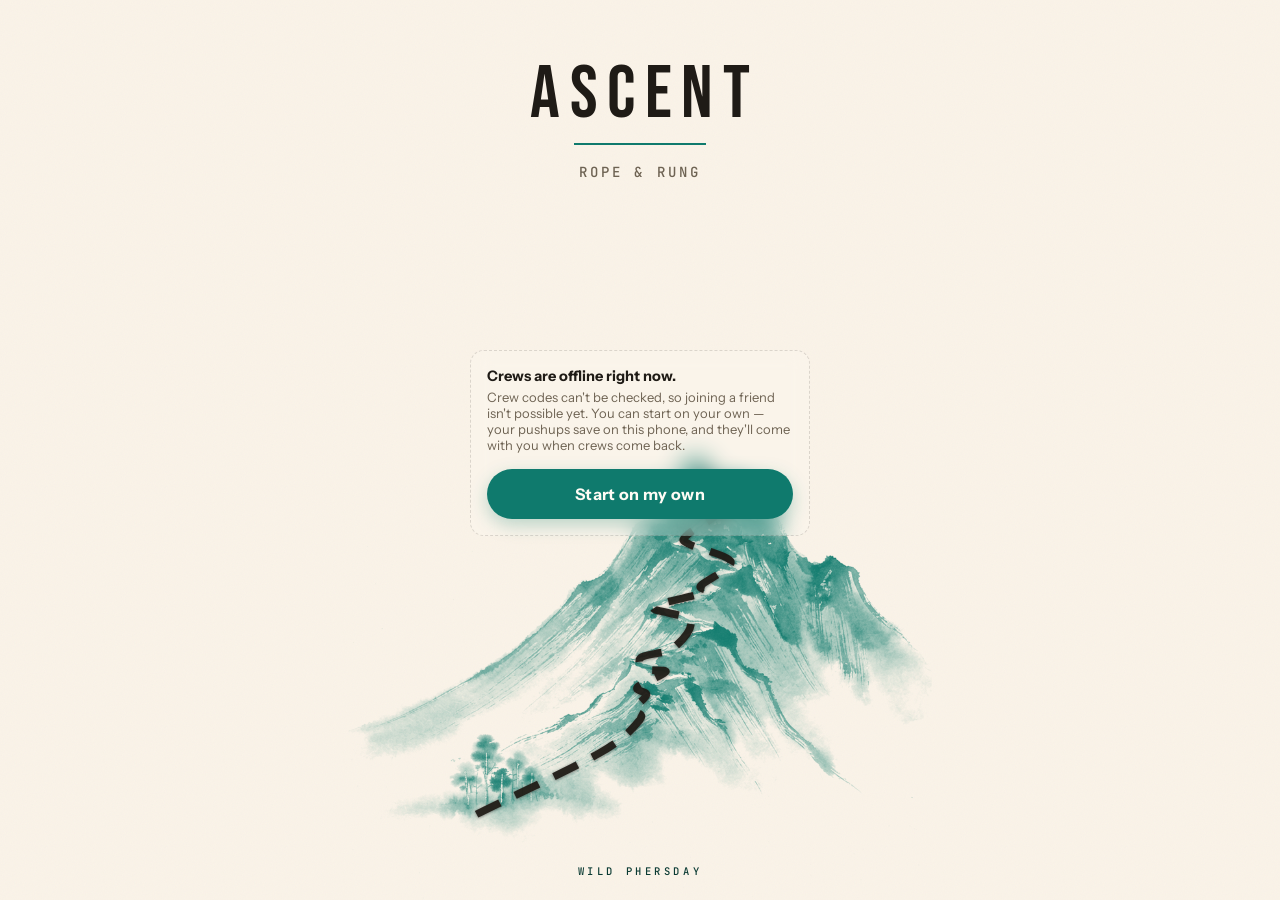
==== commit 0b70d623: "Ascent launch screen + a local crew backend to rehearse sharing Rebuilds the launch screen around th" ====
--- a/index.html
+++ b/index.html
@@ -10,11 +10,11 @@
 <meta name="theme-color" content="#FAF3E8" media="(prefers-color-scheme: light)">
 <meta name="theme-color" content="#081F1B" media="(prefers-color-scheme: dark)">
 <link rel="manifest" href="manifest.webmanifest">
-<link rel="icon" href="icons/icon.svg" type="image/svg+xml">
+<link rel="icon" type="image/png" sizes="192x192" href="icons/icon-192.png">
 <link rel="apple-touch-icon" href="icons/apple-touch-icon.png">
 <link rel="preconnect" href="https://fonts.googleapis.com">
 <link rel="preconnect" href="https://fonts.gstatic.com" crossorigin>
-<link href="https://fonts.googleapis.com/css2?family=Instrument+Sans:wght@400;500;600;700&family=Caveat:wght@600;700&family=Archivo:ital,wght@0,500;0,700;0,800;0,900;1,900&display=swap" rel="stylesheet">
+<link href="https://fonts.googleapis.com/css2?family=Instrument+Sans:wght@400;500;600;700&family=Caveat:wght@600;700&family=Archivo:ital,wght@0,500;0,700;0,800;0,900;1,900&family=Bebas+Neue&family=JetBrains+Mono:wght@400;500&display=swap" rel="stylesheet">
 <link rel="stylesheet" href="style.css">
 </head>
 <body>
@@ -24,6 +24,11 @@
 <svg style="position:absolute;width:0;height:0" aria-hidden="true">
   <defs>
     <filter id="rrGlowT" x="-40%" y="-40%" width="180%" height="180%"><feGaussianBlur in="SourceGraphic" stdDeviation="2.2"/></filter>
+    <!-- hand-drawn line wobble, lifted verbatim from the Ascent splash -->
+    <filter id="roughLine" x="-12%" y="-12%" width="124%" height="124%">
+      <feTurbulence type="fractalNoise" baseFrequency="0.03 0.018" numOctaves="2" seed="11" result="n"/>
+      <feDisplacementMap in="SourceGraphic" in2="n" scale="6" xChannelSelector="R" yChannelSelector="G"/>
+    </filter>
     <filter id="rrLantern" x="-150%" y="-150%" width="400%" height="400%"><feGaussianBlur in="SourceGraphic" stdDeviation="2"/></filter>
     <symbol id="rr-logomark" viewBox="0 0 96 96">
       <circle cx="48" cy="48" r="44" fill="#0F7A6D"/>
@@ -106,40 +111,127 @@
        badge from stacking directly above the wordmark per owner feedback: the
        two animated marks were competing head-to-head; this keeps the motion as
        ambient texture instead. -->
-  <svg class="ob-watermark" viewBox="0 0 96 96" aria-hidden="true" focusable="false"><use href="#rr-underlay"></use></svg>
+  <!-- THE RANGE'S PEAK. Replaces the old #rr-underlay watermark (teal disc +
+       pushup figure + volt orbit dot). Derived from the Ascent master painting
+       by design/peak/build-peak-rr.py, which writes ONLY ink density — no hue.
+       The colour comes from --peak-ink below, so the wash is exactly the brand
+       teal and dark mode inverts to paper-on-pine as a one-line swap rather
+       than a second asset. #rr-underlay itself is now unused; the symbol is
+       left defined rather than deleted unasked. -->
+  <div class="ob-art" aria-hidden="true">
+    <div class="ob-peak">
+      <div class="ob-peak-ink"></div>
+      <!-- The route, traced out of the asset itself: for each column the
+           topmost pixel above alpha 110, median-smoothed, then a running
+           minimum so the line only ever climbs. Runs from 17 percent across to
+           the summit at 59.6 percent. The viewBox matches the asset exactly,
+           so the drawn route and the mask cannot drift apart. -->
+      <svg class="ob-trail" viewBox="0 0 900 805" preserveAspectRatio="xMidYMid meet">
+        <defs>
+          <!-- A dashed track cannot draw itself on with stroke-dashoffset - that
+               dash is already spoken for by the dashes. So a thick solid stroke
+               wipes along the same path inside a mask, uncovering the dashed
+               track underneath as the marker climbs. -->
+          <mask id="obRouteMask">
+            <path class="ob-route-wipe" pathLength="100" d="M198,534 C229,518 345,464 387,440 C429,416 441,399 450,388 C459,377 439,378 441,372 C443,365 459,356 460,350 C461,344 441,344 446,338 C451,332 488,319 490,314 C491,310 463,314 457,310 C451,306 445,297 452,292 C460,286 488,287 501,278 C514,268 533,246 528,235 C523,225 467,222 471,215 C474,208 537,198 549,192 C562,186 538,189 544,181 C551,173 593,155 590,144 C586,134 536,124 525,117 C514,111 514,112 523,103 C531,94 570,77 576,63 C582,49 565,29 558,20 C552,11 540,9 536,7"
+                  fill="none" stroke="#fff" stroke-width="46" stroke-linecap="round"/>
+          </mask>
+        </defs>
+        <g mask="url(#obRouteMask)">
+          <path class="ob-route" d="M198,534 C229,518 345,464 387,440 C429,416 441,399 450,388 C459,377 439,378 441,372 C443,365 459,356 460,350 C461,344 441,344 446,338 C451,332 488,319 490,314 C491,310 463,314 457,310 C451,306 445,297 452,292 C460,286 488,287 501,278 C514,268 533,246 528,235 C523,225 467,222 471,215 C474,208 537,198 549,192 C562,186 538,189 544,181 C551,173 593,155 590,144 C586,134 536,124 525,117 C514,111 514,112 523,103 C531,94 570,77 576,63 C582,49 565,29 558,20 C552,11 540,9 536,7"/>
+        </g>
+        <!-- summit lantern: lit the moment the marker tops out. Two circles
+             flickering on DIFFERENT periods (3.1s and 2.3s) so they drift in
+             and out of phase - a flame read comes from the glow and the core
+             disagreeing, not from one element pulsing.
+             Burns in --peak-ink, the mountain's own ink, NOT volt: DESIGN.md
+             rations volt to goal-smashed moments (dial tip, met-day, streak
+             knot) and a launch screen is not one of them. Ink also inverts
+             with the theme for free, so the lantern is paper-on-pine in dark
+             and teal-on-paper in light, always lit against its own ground --
+             a fixed hue would have gone flat in one theme or the other. -->
+        <g class="ob-summit-flame" transform="translate(536,7)">
+          <circle class="ob-flame-glow" r="30"/>
+          <circle class="ob-flame-core" r="7"/>
+        </g>
+        
+      </svg>
+    </div>
+  </div>
+
+  <!-- Wild Phersday (studio) > Ascent (the range) > Rope & Rung (this product).
+       The range leads, the product names itself under the rule, the studio
+       signs the foot of the page. Scoped to the launch + crew-code screen
+       only — every screen behind this door is still Rope & Rung. -->
+  <div class="ob-lockup">
+    <h1 class="ob-ascent">Ascent</h1>
+    <div class="ob-rule" aria-hidden="true"></div>
+    <p class="ob-product">Rope &amp; Rung</p>
+  </div>
+
   <div class="ob-inner">
-    <!-- transform on <use> (not the shared #rr-wordmark symbol, which the
-         header/celebration overlay also reference at their own scale) —
-         <use> of a <symbol> always re-fits the symbol's OWN internal viewBox
-         "20 24 674 168" into whatever box it's given, so simply cropping this
-         wrapping <svg>'s own viewBox did nothing but distort the mapping.
-         Owner: "the knot is the centre" — not the overall ROPE+RUNG text
-         bbox (RUNG's extra reach past the knot made a plain bbox-centre sit
-         off from where the knot actually is). Knot's own bbox measured
-         directly (isolated test SVG, same path data + group transform):
-         centre (329.4, 102.06) in symbol-local units. This translate+scale
-         pins THAT point to the viewBox's true centre (357,108); scale capped
-         at 1.1 (not the earlier 1.35) because centring on the knot — which
-         sits right-of-centre in the full lockup — leaves much less room on
-         the left before "ROPE" would clip the viewBox edge; 1.1 keeps an
-         ~11-unit margin on the tightest (left) side, confirmed by the same
-         four-edge bounds check used for the previous attempt. -->
-    <svg class="wordmark ob-wordmark" viewBox="20 24 674 168" width="320" height="80" role="img" aria-label="Rope &amp; Rung"><use href="#rr-wordmark" transform="translate(-5.34,-4.27) scale(1.1)"></use></svg>
     <div id="ob-step-code">
-      <p class="ob-tag">One escalating target.<br>No hiding.</p>
-      <label class="lbl" for="crew-code">Crew code</label>
-      <div class="ob-code-row">
-        <input id="crew-code" type="text" autocomplete="off" autocapitalize="characters" maxlength="6" placeholder="e.g. ROPE26">
-        <button id="ob-code-btn" class="btn-disc" aria-label="Enter"><svg viewBox="0 0 24 24" aria-hidden="true"><path d="M5 12h14M13 6l6 6-6 6"/></svg></button>
+      <div id="ob-code-entry">
+        <label class="lbl" for="crew-code">Crew code</label>
+        <div class="ob-code-row">
+          <!-- States the FORMAT, never an example code. An example rendered in
+               this input's own face reads as a value already typed in (owner,
+               on sight: "it looks like its already input") — and the earlier
+               "e.g. ROPE26" had the worse failure of teaching people they may
+               invent a code, when an invented code is a guessable one. The
+               count is the validator's own CODE_LENGTH (data.js), which is an
+               exact length, not a minimum. See the ::placeholder rule in
+               style.css, which stops it inheriting the bold value face. -->
+          <input id="crew-code" type="text" autocomplete="off" autocapitalize="characters" maxlength="8" placeholder="8 characters">
+          <button id="ob-code-btn" class="btn-disc" aria-label="Enter"><svg viewBox="0 0 24 24" aria-hidden="true"><path d="M5 12h14M13 6l6 6-6 6"/></svg></button>
+        </div>
+        <!-- The only way to start a crew used to be to type a code that was
+             well-formed but belonged to nobody, which surfaced the "New crew"
+             panel. That is unreachable in practice: someone with no code has
+             nothing to type, and a guess almost always breaks the alphabet
+             rules and gets rejected before the panel can ever appear (owner
+             hit exactly this with "monday26"). So the launch screen now
+             carries the second path openly. Quiet, not a second CTA — joining
+             an existing crew stays the main road. -->
+        <button id="ob-no-code" class="ob-alt">No code? Start a crew</button>
       </div>
       <p id="ob-code-err" class="err hidden"></p>
+      <!-- Shown INSTEAD of the crew-code entry whenever the shared database is
+           unreachable (no config.js, or the Supabase import/init failed). A code
+           field that can only ever miss is worse than no field at all: every
+           entered code fell through to the "not found" panel, whose only forward
+           path is "New crew" — so an invited friend was silently forked into
+           their own empty crew believing they had joined. See app.js applyMode(). -->
+      <div id="ob-solo" class="ob-notfound hidden">
+        <p class="ob-notfound-msg">Crews are offline right now.</p>
+        <p class="ob-notfound-sub">Crew codes can't be checked, so joining a friend isn't possible yet. You can start on your own — your pushups save on this phone, and they'll come with you when crews come back.</p>
+        <button id="ob-solo-btn" class="btn btn-primary">Start on my own</button>
+      </div>
       <div id="ob-code-notfound" class="ob-notfound hidden">
         <p class="ob-notfound-msg">No crew found with code <b id="ob-notfound-code"></b>.</p>
-        <p class="ob-notfound-sub">Typo, or a brand new crew? Both are one tap away.</p>
+        <p class="ob-notfound-sub">Typo, or starting your own? Both are one tap away — a new crew gets its own code to share.</p>
         <div class="ob-notfound-btns">
           <div class="ob-nf-opt"><button id="ob-notfound-fix" class="btn-disc" aria-label="Re-enter code"><svg viewBox="0 0 24 24" aria-hidden="true"><path d="M20 11a8 8 0 1 0-.9 4.5M20 5v6h-6"/></svg></button><span class="ob-nf-cap">Re-enter code</span></div>
           <div class="ob-nf-opt"><button id="ob-notfound-create" class="btn-disc" aria-label="Start a new crew"><svg viewBox="0 0 24 24" aria-hidden="true"><circle cx="10" cy="9" r="3.2"/><path d="M4.5 19c.5-3 2.6-4.6 5.5-4.6 1 0 1.9.2 2.7.6"/><path d="M18 13v6M15 16h6"/></svg></button><span class="ob-nf-cap">New crew</span></div>
         </div>
+      </div>
+    </div>
+    <!-- Shown once, immediately after a crew is created, before naming
+         yourself. Two jobs, both previously unserved: hand over the generated
+         code at the one moment you need it (it existed only in Settings and
+         the share sheet, so a new crew's founder was never actually told it),
+         and let the crew be named while you're thinking about it rather than
+         leaving every crew called "The Climb" (the schema default) until
+         someone finds Settings. Naming reuses save_settings' existing p_name
+         path — no new procedure. The code itself stays server-generated; it
+         is the only credential this app has, so it is shown, never chosen. -->
+    <div id="ob-step-newcrew" class="hidden">
+      <p class="ob-nc-lead">Your crew is open. This is its code —<br>friends need it to join you.</p>
+      <p id="ob-newcrew-code" class="ob-nc-code"></p>
+      <label class="lbl" for="ob-crewname">Name your crew</label>
+      <div class="ob-code-row">
+        <input id="ob-crewname" type="text" autocomplete="off" maxlength="24" placeholder="The Climb">
+        <button id="ob-newcrew-go" class="btn-disc" aria-label="Continue"><svg viewBox="0 0 24 24" aria-hidden="true"><path d="M5 12h14M13 6l6 6-6 6"/></svg></button>
       </div>
     </div>
     <div id="ob-step-profile" class="hidden">
@@ -156,6 +248,7 @@
       <p class="ob-fine-tab">The daily target starts easy and climbs a little every Monday (the crew can tune it in Settings). Miss a day? Your excuse goes up where your friends can see it.</p>
     </div>
   </div>
+  <div class="ob-studio" aria-hidden="true">Wild Phersday</div>
 </div>
 
 <!-- INSTALL HINT (shown in-browser only; gone once installed to home screen) -->
@@ -168,10 +261,26 @@
 </div>
 
 <div id="app" class="hidden">
+  <!-- the launch screen's peak, carried through every screen. Same asset, same
+       mask, so it costs one cached image and one static composited layer - no
+       animation, nothing that repaints on scroll. -->
+  <div class="app-peak" aria-hidden="true"></div>
+  <!-- sibling of .app-peak, NOT a child/pseudo-element of it: a CSS mask
+       flattens an element and everything inside it into one composited
+       group, so the mask's alpha would clip a glow hung on .app-peak into a
+       crescent. Keeping the lantern out here, unmasked, is what lets it
+       render whole. Geometry is shared with .app-peak via one CSS rule so
+       the two boxes can't drift apart - see style.css. -->
+  <div class="app-lantern" aria-hidden="true"><svg class="al-route" viewBox="0 0 900 805" preserveAspectRatio="xMidYMid meet"><defs><filter id="alBloomBlur" x="-40%" y="-40%" width="180%" height="180%"><feGaussianBlur stdDeviation="26"/></filter><mask id="alBloomReveal"><path class="al-bloom-rev" pathLength="100" stroke="#fff" fill="none" stroke-width="210" stroke-linecap="round" stroke-linejoin="round" filter="url(#alBloomBlur)" d="M198,534 C229,518 345,464 387,440 C429,416 441,399 450,388 C459,377 439,378 441,372 C443,365 459,356 460,350 C461,344 441,344 446,338 C451,332 488,319 490,314 C491,310 463,314 457,310 C451,306 445,297 452,292 C460,286 488,287 501,278 C514,268 533,246 528,235 C523,225 467,222 471,215 C474,208 537,198 549,192 C562,186 538,189 544,181 C551,173 593,155 590,144 C586,134 536,124 525,117 C514,111 514,112 523,103 C531,94 570,77 576,63 C582,49 565,29 558,20 C552,11 540,9 536,7"/></mask><mask id="alPeakShape"><image href="assets/peak.png" x="0" y="0" width="900" height="805"/></mask><mask id="alRouteReveal"><path class="al-reveal" pathLength="100" d="M198,534 C229,518 345,464 387,440 C429,416 441,399 450,388 C459,377 439,378 441,372 C443,365 459,356 460,350 C461,344 441,344 446,338 C451,332 488,319 490,314 C491,310 463,314 457,310 C451,306 445,297 452,292 C460,286 488,287 501,278 C514,268 533,246 528,235 C523,225 467,222 471,215 C474,208 537,198 549,192 C562,186 538,189 544,181 C551,173 593,155 590,144 C586,134 536,124 525,117 C514,111 514,112 523,103 C531,94 570,77 576,63 C582,49 565,29 558,20 C552,11 540,9 536,7"/></mask></defs><g mask="url(#alPeakShape)"><g mask="url(#alBloomReveal)"><path class="al-bloom" pathLength="100" d="M198,534 C229,518 345,464 387,440 C429,416 441,399 450,388 C459,377 439,378 441,372 C443,365 459,356 460,350 C461,344 441,344 446,338 C451,332 488,319 490,314 C491,310 463,314 457,310 C451,306 445,297 452,292 C460,286 488,287 501,278 C514,268 533,246 528,235 C523,225 467,222 471,215 C474,208 537,198 549,192 C562,186 538,189 544,181 C551,173 593,155 590,144 C586,134 536,124 525,117 C514,111 514,112 523,103 C531,94 570,77 576,63 C582,49 565,29 558,20 C552,11 540,9 536,7"/></g></g><path class="al-track" d="M198,534 C229,518 345,464 387,440 C429,416 441,399 450,388 C459,377 439,378 441,372 C443,365 459,356 460,350 C461,344 441,344 446,338 C451,332 488,319 490,314 C491,310 463,314 457,310 C451,306 445,297 452,292 C460,286 488,287 501,278 C514,268 533,246 528,235 C523,225 467,222 471,215 C474,208 537,198 549,192 C562,186 538,189 544,181 C551,173 593,155 590,144 C586,134 536,124 525,117 C514,111 514,112 523,103 C531,94 570,77 576,63 C582,49 565,29 558,20 C552,11 540,9 536,7"/><g class="al-walker"><circle class="alw-dot" r="6.5"/></g></svg><i class="al-glow"></i><i class="al-core"></i></div>
   <header class="app-head">
+    <!-- The badge is now WHOSE app this is, not what the app is: the signed-in
+         member's own animated avatar. The wordmark drops the knot lockup for the
+         launch screen's plain mono setting, so the door and the room agree.
+         #rr-logomark and #rr-wordmark are both still defined (the celebration
+         overlay uses the wordmark) but the header no longer references either. -->
     <div class="brand">
-      <svg class="logomark" viewBox="0 0 96 96" aria-hidden="true"><use href="#rr-logomark"></use></svg>
-      <svg class="wordmark sm" viewBox="20 24 674 168" width="80" height="20" role="img" aria-label="Rope &amp; Rung"><use href="#rr-wordmark"></use></svg>
+      <span id="head-avatar" class="head-avatar" aria-hidden="true"></span>
+      <span class="head-wordmark">Rope &amp; Rung</span>
     </div>
     <div class="head-actions">
       <div class="head-right">
@@ -244,7 +353,13 @@
       <button class="qchip" data-add="20" aria-label="Add 20 pushups">+20</button>
     </div>
     <div class="bank-zone">
-      <button id="bank-btn" class="btn-disc lg" disabled aria-label="Crank the dial to bank"><svg viewBox="0 0 24 24" aria-hidden="true"><path d="M12 4v10M7 10l5 5 5-5"/><path d="M5 18h14"/></svg></button>
+      <!-- The disc's meaning lived only in its aria-label, so a sighted
+           first-timer saw a down-arrow and no word. Same disc + caption pattern
+           the crew-code "not found" panel already uses (.ob-nf-opt/.ob-nf-cap);
+           the caption is written from the SAME string as the aria-label in
+           renderDial(), so the visible and announced names can never diverge. -->
+      <button id="bank-btn" class="btn-disc lg" disabled aria-labelledby="bank-cap"><svg viewBox="0 0 24 24" aria-hidden="true"><path d="M12 4v10M7 10l5 5 5-5"/><path d="M5 18h14"/></svg></button>
+      <span id="bank-cap" class="bank-cap">Crank the dial to bank</span>
     </div>
 
     <div class="ledger">
@@ -262,10 +377,18 @@
   <!-- CREW -->
   <main id="screen-crew" class="screen hidden">
     <h2 class="screen-title">The Crew</h2>
+    <!-- The crew's name, read-only for everyone here by owner ruling: renaming
+         the crew is an admin job, not something any member can do from the
+         screen they read it on. The editable field lives in Settings behind
+         the admin gate. Rendered as text, never an input, so there is nothing
+         to type into by accident. -->
+    <p id="crew-name-plate" class="crew-name-plate hidden"></p>
     <div id="crew-cards"></div>
+    <!-- title/body are rewritten by applyMode() in solo mode — instructions for
+         a hand-off that cannot succeed are worse than none (see app.js). -->
     <div class="crew-invite">
-      <div class="l-title rope-title">Invite a friend</div>
-      <p>Send them the app link and the crew code. They open it, enter the code, make a profile — in.</p>
+      <div class="l-title rope-title" id="crew-invite-title">Invite a friend</div>
+      <p id="crew-invite-body">Send them the app link and the crew code. They open it, enter the code, make a profile — in.</p>
       <button id="share-btn" class="btn btn-ghost">Share invite</button>
     </div>
   </main>
@@ -333,8 +456,18 @@
     </div>
     <div class="set-card">
       <div class="l-title">Crew</div>
-      <label class="lbl">Crew name <input id="set-crewname" type="text"></label>
-      <p class="hint">Crew code: <b id="set-crewcode"></b></p>
+      <!-- Renaming the crew is an ADMIN job (owner ruling): every member reads
+           the name on the Crew tab, nobody renames it from there, and here it
+           is read-only until the admin gate is unlocked. The input is not
+           merely disabled — it is swapped out for text, so there is no
+           greyed-out field inviting a tap that does nothing.
+           NOTE: the input still exists in the DOM and still holds the loaded
+           name while hidden, which is deliberate — saveSettings() sends its
+           value, so a member saving the escalation settings round-trips the
+           crew name unchanged instead of blanking it. -->
+      <p class="hint" id="set-crewname-read">Crew name: <b id="set-crewname-text"></b></p>
+      <label class="lbl hidden" id="set-crewname-row">Crew name <input id="set-crewname" type="text"></label>
+      <p class="hint" id="set-crewcode-row">Crew code: <b id="set-crewcode"></b></p>
       <p class="hint">Days roll over at midnight on your phone's clock. The app can't send iPhone notifications — set a daily alarm or Reminder if you want a prod.</p>
     </div>
     <div class="set-card">
@@ -355,6 +488,21 @@
       <div class="l-title">Danger zone</div>
       <p class="hint">Erases every crew, profile, and logged set stored on this phone — the app forgets everything and reopens to onboarding, fresh. Use this to wipe test data. This cannot be undone.</p>
       <button id="set-erase" class="btn btn-ghost danger">Erase all data on this phone</button>
+    </div>
+    <!-- Celebration lines. Admin-gated because it is crew-wide copy, and stored
+         in the crew settings jsonb so every member sees the same bank rather
+         than each device inventing its own. One line per row; blank rows and
+         duplicates are dropped on save. -->
+    <div class="set-card hidden" id="affirm-card">
+      <div class="l-title">Celebration lines</div>
+      <p class="hint">Shown when someone hits their target. One per line — a line is picked at random, and never the same one twice running.</p>
+      <textarea id="affirm-list" rows="9" spellcheck="false" aria-label="Celebration lines, one per line"></textarea>
+      <p class="hint" id="affirm-count"></p>
+      <p id="affirm-err" class="err hidden"></p>
+      <div class="affirm-actions">
+        <button id="affirm-reset" class="btn btn-ghost">Restore defaults</button>
+        <button id="affirm-save" class="btn-disc" aria-label="Save celebration lines"><svg viewBox="0 0 24 24" aria-hidden="true"><path d="M4 12.5l5 5L20 6"/></svg></button>
+      </div>
     </div>
     <div class="set-card hidden" id="sim-date-card">
       <div class="l-title">Simulate date</div>
@@ -431,9 +579,22 @@
      Reuses the same <symbol id="rr-wordmark"> as the header/onboarding via
      <use>, at onboarding scale. Auto-dismisses; tap anywhere also dismisses. -->
 <div id="celebrate-overlay" class="overlay hidden" role="status" aria-live="polite">
+  <!-- The knot wordmark used to be the hero here. It is retired everywhere else
+       in the app, so succeeding was the one moment that resurrected the old
+       brand. Replaced with the thing you actually just did: the route runs to
+       the top and the lantern settles on the summit. Same asset, same path and
+       the same two-period flicker as the launch screen. -->
   <div class="celebrate-inner">
-    <span class="celebrate-flash" aria-hidden="true"></span>
-    <svg class="wordmark celebrate-wordmark" viewBox="20 24 674 168" width="300" height="75" role="img" aria-label="Rope &amp; Rung"><use href="#rr-wordmark"></use></svg>
+    <div class="cel-peak" aria-hidden="true">
+      <div class="cel-peak-ink"></div>
+      <!-- The celebration is a FLARE, not a replay of the climb. Redrawing the
+           route was showing you the journey again at the moment you finished it;
+           what a summit deserves is a signal fired off the top. A flare rises
+           from the peak, bursts, and the note lands under it. -->
+      <i class="cel-flare"></i>
+      <div class="cel-burst"><i class="cel-spark" style="--a:0deg"></i><i class="cel-spark" style="--a:30deg"></i><i class="cel-spark" style="--a:60deg"></i><i class="cel-spark" style="--a:90deg"></i><i class="cel-spark" style="--a:120deg"></i><i class="cel-spark" style="--a:150deg"></i><i class="cel-spark" style="--a:180deg"></i><i class="cel-spark" style="--a:210deg"></i><i class="cel-spark" style="--a:240deg"></i><i class="cel-spark" style="--a:270deg"></i><i class="cel-spark" style="--a:300deg"></i><i class="cel-spark" style="--a:330deg"></i><i class="cel-ring"></i><i class="cel-core-flash"></i></div>
+      <i class="cel-glow"></i><i class="cel-core"></i>
+    </div>
     <p id="celebrate-line" class="celebrate-line"></p>
   </div>
 </div>
--- a/style.css
+++ b/style.css
@@ -14,6 +14,17 @@
      the disc reads as before while the figure/orbit on top go full brightness. */
   --ul-disc:#85B7AB;
   --accent:#0F7A6D; --pine:#0B3B34; --volt:#C7F464;
+  /* launch peak: ink in light, PAPER in dark — the asset carries no colour of
+     its own (it is a density mask), so inverting the wash is a colour swap
+     rather than a second image. Owner call 2026-08-08: "in dark mode the
+     mountain should be inverted — white on teal". */
+  --peak-ink:#0F7A6D; --peak-rgb:15,122,109; --studio-ink:#0B3B34;
+  /* Route trail: ONE colour per theme, measured. Against the three grounds the
+     route crosses in light mode (paper sky, peak unfilled, peak filled) ink is
+     the only palette colour that never drops below 7:1. Dark mode uses paper,
+     which holds 4.15:1 at its worst — over the FILLED peak, the hardest case.
+     With a colour per theme the two-layer casing this needed before is gone. */
+  --trail-ink:#1F1B16; --trail-launch:#1F1B16;
   --met:#2F7A4B; --rest:#5B7FA6; --excused:#C98A2B; --missed:#B23A2E; --pending:#D8CFBE;
   --hair:rgba(31,27,22,.14);
   --postit:#F0D48A; --postit-ink:#4A3A12; --postit-ink-soft:#8A6D1E; --postit-muted:#B99B4E; --postit-fold:#D8B759;
@@ -40,6 +51,8 @@
     --hair:rgba(250,243,232,.14);
     --shadow-rgb:0,0,0; --texture-rgb:250,243,232;
     --dial-ring:#123F38; --chip-active-bg:#123F38;
+    --peak-ink:#FAF3E8; --peak-rgb:250,243,232; --studio-ink:#FAF3E8;
+    --trail-ink:#FAF3E8; --trail-launch:#0F7A6D;
     --tabbar-bg:rgba(11,59,52,.28);
     /* accent/pine/volt/grad/postit family intentionally unchanged: the brand
        gradient and the post-it's "physical yellow paper" both need to read
@@ -82,6 +95,10 @@
    the real under-strand/over-strand length ratio, measured via
    getTotalLength(), not eyeballed, so the speed feels roughly constant
    across the direction change. */
+/* NOTE: these two ride the ROPE inside the 96x96 logomark, NOT the mountain
+   route in the 900x805 onboarding art. The two paths have been confused by a
+   bulk find-and-replace before; they are not interchangeable, and a route path
+   dropped in here throws the glow clean off the mark. */
 .rr-lantern-a{offset-path:path("M 6 34 C 18 34, 22 26, 32 24 C 44 22, 54 26, 52 34 C 50 42, 38 42, 36 34");animation:rrPulseA 5.1s linear infinite}
 .rr-lantern-b{offset-path:path("M 36 34 C 34 26, 44 24, 50 28 C 58 33, 70 34, 90 34");animation:rrPulseB 5.1s linear infinite}
 @keyframes rrPulseA{0%{offset-distance:0%;opacity:1}55.6%{offset-distance:100%;opacity:1}55.7%{opacity:0}100%{opacity:0;offset-distance:100%}}
@@ -102,7 +119,7 @@
 .brand{display:flex;align-items:center;gap:8px}
 .logomark{width:26px;height:26px}
 /* onboarding: wordmark promoted (was sharing top billing with the .ob-logo
-   badge, now removed from this spot entirely — see .ob-watermark below) —
+   badge, since retired along with the whole pushup watermark) —
    scoped class so the shared .wordmark base rule (used by the header's small
    mark and the celebration overlay) stays untouched. Given a soft brand-teal
    shadow for weight. Width capped BELOW .ob-inner's own ~327px content box
@@ -120,9 +137,9 @@
    <use> shadow boundary (plain selectors do not), so this retints ONLY this
    instance — the header badge and celebration overlay keep the --paper fallback.
    Scoped to the knot's own halo path; the ROPE/RUNG letter halos are untouched. */
-.ob-wordmark{width:min(312px,86vw);height:auto;display:block;margin:6px auto 8px;
-  --rr-weave:var(--ul-disc);
-  filter:drop-shadow(0 6px 20px rgba(15,122,109,.22))}
+/* .ob-wordmark / .ob-watermark retired 2026-08-08: the launch screen is now
+   the Ascent lockup over the painted peak. #rr-wordmark still serves the header
+   and the celebration overlay; #rr-underlay is defined but no longer used. */
 /* full-screen ambient watermark (owner feedback 2026-07-24): the pushup figure
    that used to sit as a badge directly above the wordmark, now blown up huge,
    faint, and pinned behind every onboarding element instead of competing with
@@ -154,10 +171,7 @@
    content sitting on top. Motion (lm-body/lm-orbit) is killed by the
    existing global prefers-reduced-motion rule at the top of this file,
    same as everywhere else. */
-.ob-watermark{position:fixed;left:50%;top:52%;transform:translate(-50%,-50%);
-  width:clamp(320px,150vmin,640px);height:clamp(320px,150vmin,640px);
-  z-index:-1;pointer-events:none;overflow:visible}
-.ob-watermark .lm-orbit circle:first-child{opacity:.9}
+
 .head-actions{display:flex;align-items:center;gap:10px}
 .head-right{display:flex;flex-direction:column;align-items:flex-end;gap:3px}
 .head-date{font-size:13px;color:var(--muted);font-weight:600}
@@ -201,19 +215,6 @@
 .hc-nums{display:flex;align-items:baseline;gap:8px}
 .hc-tally{font-family:Archivo,sans-serif;font-weight:800;font-size:64px;line-height:1;letter-spacing:-.03em;font-variant-numeric:tabular-nums}
 .hc-of{font-size:18px;font-weight:600;opacity:.8}
-/* dial glyph — the hero card's echo of the Today dial's signature shape,
-   replacing the old linear .hc-bar strip (council: "crown the dial as the
-   brand's signature shape on Home"). Track + progress arc + knob dot, same
-   language as the big dial: teal normally, volt once today's target is met.
-   The halo circle (paper-tinted, wider+faint, under the coloured arc) is the
-   same trick the wordmark's own text halo uses, so the arc still reads
-   clearly against the hero's teal->pine gradient. Non-interactive. */
-.hc-dial{width:60px;height:60px;flex:none}
-.hc-dial-track{fill:none;stroke:rgba(255,252,245,.22);stroke-width:9}
-.hc-dial-halo{fill:none;stroke:var(--on-accent);opacity:.32;stroke-width:12;stroke-linecap:round;transition:stroke-dashoffset .6s var(--ease-out)}
-.hc-dial-prog{fill:none;stroke-width:7;stroke-linecap:round;transition:stroke-dashoffset .6s var(--ease-out),stroke .3s}
-.hc-dial-knobhalo{fill:var(--on-accent);opacity:.9}
-.hc-dial-knob{transition:fill .3s}
 .hc-meta{font-size:13px;font-weight:600;opacity:.85;margin-top:16px}
 .hc-chips{display:flex;gap:8px;margin-top:14px}
 .hc-chip{flex:1;min-height:40px;border:1px solid rgba(255,252,245,.3);background:rgba(255,252,245,.14);border-radius:999px;
@@ -238,7 +239,7 @@
 .ws-day.today .ws-dot{box-shadow:0 0 0 3px rgba(199,244,100,.55)}
 .ws-day.future .ws-dot{width:7px;height:7px;border-radius:50%;background:transparent;border:1.5px dashed var(--hair)}
 .home-crew{padding:20px 22px 0}
-.home-crew .row{display:flex;align-items:center;gap:10px;background:var(--card);border:1px solid var(--hair);border-radius:var(--r-md);
+.home-crew .row{display:flex;align-items:center;gap:10px;background:rgba(var(--card-rgb),.78);border:1px solid var(--hair);border-radius:var(--r-md);
   box-shadow:var(--shadow-card);padding:11px 12px;margin-bottom:8px;animation:rowIn .4s var(--ease-out) backwards}
 .home-crew .row .avatar{width:32px;height:32px;border-radius:50%;background:var(--grad);color:var(--on-accent);display:flex;align-items:center;justify-content:center;font-size:15px}
 .home-crew .row .nm{font-weight:700;font-size:15px}
@@ -246,11 +247,22 @@
 .home-crew .row .nums small{color:var(--muted);font-family:"Instrument Sans",sans-serif;font-weight:600;font-size:12px}
 .home-crew .row .sdot{width:10px;height:10px;border-radius:5px}
 .home-postit{display:flex;justify-content:flex-end;padding:14px 22px 0}
-.screen-title{font-family:Archivo,sans-serif;font-weight:800;font-size:26px;letter-spacing:-.02em;padding:18px 22px 4px}
+/* Screen titles take the launch screen's display face. Bebas is caps-only and
+   tracks tight by default, so it needs the same .13em + matching text-indent
+   the ASCENT lockup uses - Bebas adds its tracking to the RIGHT of each glyph,
+   which shunts a centred or left-aligned word off its own edge without it. */
+.screen-title{font-family:"Bebas Neue",Archivo,sans-serif;font-weight:400;font-size:34px;
+  line-height:1;letter-spacing:.09em;text-transform:uppercase;color:var(--ink);
+  padding:20px 22px 6px}
 
 /* labels / text */
-.lbl{display:block;font-size:12px;font-weight:700;letter-spacing:.12em;text-transform:uppercase;color:var(--muted);margin:14px 0 6px}
-.l-title{font-size:11px;font-weight:700;letter-spacing:.14em;text-transform:uppercase;color:var(--muted);margin-bottom:10px}
+/* Field labels and card titles move to the mono, matching CREW CODE on the
+   launch screen. Weight drops from 700 to 500 because JetBrains Mono at 700 in
+   tracked caps reads as shouting next to Bebas. */
+.lbl{display:block;font-family:"JetBrains Mono",ui-monospace,monospace;font-weight:500;
+  font-size:11px;letter-spacing:.18em;text-transform:uppercase;color:var(--muted);margin:14px 0 6px}
+.l-title{font-family:"JetBrains Mono",ui-monospace,monospace;font-weight:500;
+  font-size:10.5px;letter-spacing:.18em;text-transform:uppercase;color:var(--muted);margin-bottom:10px}
 .hint{font-size:13px;color:var(--muted);margin-top:10px}
 .err{font-size:13px;color:var(--missed);margin-top:8px}
 .ink{color:var(--ink)}
@@ -326,7 +338,11 @@
 .dial .progress-ring{position:absolute;inset:27px;border-radius:50%;pointer-events:none;z-index:1;
   -webkit-mask:radial-gradient(closest-side,transparent calc(100% - 7px),#000 calc(100% - 6px));
   mask:radial-gradient(closest-side,transparent calc(100% - 7px),#000 calc(100% - 6px));}
-.knob-arm{position:absolute;inset:0;pointer-events:none}
+/* The knob must sit ON TOP of the progress arc. Lifting .knob-arm is the WHOLE
+   fix — an earlier attempt also gave .dial .ring a z-index, which made the ring
+   a stacking context and buried the tally, the target text and the progress arc
+   underneath it. Touch this element only. */
+.knob-arm{position:absolute;inset:0;pointer-events:none;z-index:3}
 .dial:not(.dragging) .knob-arm{transition:transform .3s var(--ease-out)}
 .knob{position:absolute;top:-14px;left:50%;transform:translateX(-50%);
   width:54px;height:54px;border-radius:50%;background:var(--volt);
@@ -369,7 +385,7 @@
   cursor:pointer;padding:6px;flex:none}
 
 .quick-chips{display:flex;gap:10px;justify-content:center;padding:20px 22px 0}
-.qchip{flex:0 1 96px;min-height:44px;border:1px solid var(--hair);background:var(--card);border-radius:999px;
+.qchip{flex:0 1 96px;min-height:44px;border:1px solid var(--hair);background:rgba(var(--card-rgb),.78);border-radius:999px;
   font-family:Archivo,sans-serif;font-weight:800;font-size:16px;color:var(--accent);cursor:pointer;
   box-shadow:var(--shadow-card);transition:transform .15s var(--ease-out),background .2s}
 .qchip:active{transform:scale(.94);background:var(--chip-active-bg)}
@@ -380,7 +396,11 @@
 /* Home order is fixed: your own card first, then the team (owner decision — solo is first-class) */
 /* bank-btn is now an icon disc, not a width:100% block button — centre it
    instead of letting it default to flex-start */
-.bank-zone{padding:14px 22px 0;display:flex;justify-content:center}
+.bank-zone{padding:14px 22px 0;display:flex;flex-direction:column;align-items:center;gap:9px}
+/* matches .ob-nf-cap so the two disc+caption moments in the app read the same */
+.bank-cap{font-family:"Instrument Sans",sans-serif;font-weight:600;font-size:12.5px;
+  color:var(--muted);text-align:center;transition:color .15s}
+.bank-zone:has(#bank-btn:not(:disabled)) .bank-cap{color:var(--ink)}
 
 /* ledger — the "ledger" in fridge-ledger: banked sets as real, full-width ink
    tally marks (4 verticals + a diagonal 5th strike), not a 3px sliver hidden
@@ -390,7 +410,7 @@
    the row or overflowing the card. */
 .ledger{padding:18px 22px 0;position:relative}
 .l-rows{display:flex;flex-direction:column;gap:10px}
-.l-row{display:flex;flex-direction:column;gap:10px;background:var(--card);border:1px solid var(--hair);padding:11px 13px;
+.l-row{display:flex;flex-direction:column;gap:10px;background:rgba(var(--card-rgb),.78);border:1px solid var(--hair);padding:11px 13px;
   border-radius:var(--r-sm);box-shadow:var(--shadow-card);animation:rowIn .4s var(--ease-out) backwards}
 .l-row:nth-child(1){animation-delay:.02s}.l-row:nth-child(2){animation-delay:.07s}.l-row:nth-child(3){animation-delay:.12s}.l-row:nth-child(4){animation-delay:.17s}
 @keyframes rowIn{from{opacity:0;transform:translateY(8px)}to{opacity:1}}
@@ -437,7 +457,7 @@
    corner chip. Each card gets a top pin + a slight rotation jitter so the
    whole screen reads as tacked to a board, not a flat settings list. */
 #crew-cards{display:flex;flex-direction:column;gap:18px;padding:14px 22px 0}
-.crew-card{background:var(--card);border:1px solid var(--hair);padding:18px;position:relative;
+.crew-card{background:rgba(var(--card-rgb),.78);border:1px solid var(--hair);padding:18px;position:relative;
   border-radius:var(--r-lg);box-shadow:var(--shadow-card);animation:rowIn .45s var(--ease-out) backwards}
 .crew-card:nth-child(odd){transform:rotate(-.6deg)}
 .crew-card:nth-child(even){transform:rotate(.6deg)}
@@ -462,7 +482,8 @@
 .crew-card .big{display:flex;align-items:baseline;gap:8px;margin-top:6px}
 .crew-card .big .n{font-family:Archivo,sans-serif;font-weight:800;font-size:44px;letter-spacing:-.03em;font-variant-numeric:tabular-nums;line-height:1}
 .crew-card .big .of{font-size:13px;color:var(--muted);font-weight:600}
-.state-chip{font-size:10px;font-weight:700;letter-spacing:.1em;text-transform:uppercase;color:var(--on-accent);padding:3px 8px;margin-left:auto}
+.state-chip{font-family:"JetBrains Mono",ui-monospace,monospace;font-weight:500;font-size:9.5px;
+  letter-spacing:.12em;text-transform:uppercase;color:var(--on-accent);padding:3px 8px;margin-left:auto}
 .strip{display:flex;gap:6px;margin-top:14px}
 .strip .cell{flex:1;height:9px}
 .cc-postit{display:flex;justify-content:flex-end;margin-top:14px}
@@ -477,7 +498,7 @@
 #hist-month{font-weight:700;font-size:14px;min-width:96px;text-align:center}
 .hist-grid{display:grid;grid-template-columns:repeat(7,1fr);gap:6px;padding:4px 22px}
 .hist-grid .dow{font-size:10px;font-weight:700;color:var(--muted);text-align:center;text-transform:uppercase}
-.hist-cell{aspect-ratio:1;background:var(--card);border:1px solid var(--hair);display:flex;flex-direction:column;align-items:center;justify-content:center;gap:3px;font-size:11px;font-weight:600;color:var(--muted);cursor:pointer;
+.hist-cell{aspect-ratio:1;background:rgba(var(--card-rgb),.78);border:1px solid var(--hair);display:flex;flex-direction:column;align-items:center;justify-content:center;gap:3px;font-size:11px;font-weight:600;color:var(--muted);cursor:pointer;
   border-radius:var(--r-sm);transition:transform .15s var(--ease-out),box-shadow .2s}
 .hist-cell:active{transform:scale(.9)}
 .hist-detail{border-radius:var(--r-lg);box-shadow:var(--shadow-card);animation:rowIn .35s var(--ease-out)}
@@ -485,7 +506,7 @@
 .hist-cell .st{width:8px;height:8px;border-radius:4px}
 .hist-cell.blank{visibility:hidden}
 .hist-cell.future{opacity:.4;cursor:default}
-.hist-detail{margin:12px 22px;padding:14px;background:var(--card);border:1px solid var(--hair)}
+.hist-detail{margin:12px 22px;padding:14px;background:rgba(var(--card-rgb),.78);border:1px solid var(--hair)}
 .hist-detail .dd{font-family:Archivo,sans-serif;font-weight:800;font-size:17px;margin-bottom:6px}
 .hist-detail .rows{font-size:13.5px;line-height:1.7}
 .hist-detail .excuse-quote{font-family:Caveat,cursive;font-size:20px;color:var(--postit-ink);background:var(--postit);display:inline-block;padding:6px 10px;transform:rotate(-1.5deg);margin-top:6px}
@@ -506,11 +527,16 @@
 .bg-met{background:var(--met)}.bg-rest{background:var(--rest)}.bg-excused{background:var(--excused)}.bg-missed{background:var(--missed)}.bg-pending{background:var(--pending)}
 
 /* settings */
-.set-card{margin:12px 22px 0;padding:16px;background:var(--card);border:1px solid var(--hair);border-radius:var(--r-lg);box-shadow:var(--shadow-card)}
+.set-card{margin:12px 22px 0;padding:16px;background:rgba(var(--card-rgb),.78);border:1px solid var(--hair);border-radius:var(--r-lg);box-shadow:var(--shadow-card)}
 .set-card .lbl{display:flex;justify-content:space-between;align-items:center;text-transform:none;letter-spacing:0;font-size:14px;font-weight:600;color:var(--ink);margin:10px 0 0}
 .set-card input{width:130px;padding:9px;border:1px solid var(--hair);background:var(--card);font-family:Archivo,sans-serif;font-weight:700;font-size:15px;text-align:center;color:var(--ink)}
 .set-card input[type=date],#set-crewname,#set-name{font-family:"Instrument Sans",sans-serif;font-weight:600;text-align:left}
 .set-card .avatars,.set-card .color-dots{margin-top:12px}
+#affirm-list{width:100%;margin-top:10px;padding:11px;border:1px solid var(--hair);border-radius:var(--r-sm);
+  background:rgba(var(--card-rgb),.6);color:var(--ink);font-family:"Instrument Sans",sans-serif;
+  font-size:14px;line-height:1.55;resize:vertical}
+.affirm-actions{display:flex;align-items:center;justify-content:space-between;gap:12px;margin-top:12px}
+#affirm-count.over{color:var(--missed);font-weight:700}
 /* set-profile-save/set-save are now icon discs, not width:100% block
    buttons — .set-action-row lays each one out beside its feedback hint
    (#set-profile-msg / #set-msg) instead of stacking hint below a full-width
@@ -706,8 +732,8 @@
 
 /* onboarding entrance choreography (animation only) */
 #onboarding .ob-inner>*{animation:fadeUp .55s var(--ease-out) backwards}
-#onboarding .ob-inner>*:nth-child(1){animation-delay:.05s}
-#onboarding .ob-inner>*:nth-child(2){animation-delay:.16s}
+#onboarding .ob-inner>*:nth-child(1){animation-delay:1.94s}
+#onboarding .ob-inner>*:nth-child(2){animation-delay:2.05s}
 #onboarding .ob-inner>*:nth-child(3){animation-delay:.27s}
 #onboarding .ob-inner>*:nth-child(4){animation-delay:.38s}
 #onboarding .ob-inner>*:nth-child(5){animation-delay:.49s}
@@ -728,15 +754,145 @@
 #excuse-modal{background:rgba(var(--shadow-rgb),.45)}
 #confirm-modal{background:rgba(var(--shadow-rgb),.45)}
 .ob-inner{width:100%;max-width:340px}
-/* Lift the launch composition off dead-centre — owner: "much empty space at the
-   top of the screen... keep the elements where they are as a group but move them
-   up". Padding on the CODE step (not margin on .ob-inner) so the lift is scoped
-   automatically: the step is display:none on the profile step, so its taller
-   content keeps the original centring. Applying it to .ob-inner instead pushed the
-   profile step's content past the overlay's top padding (measured innerTop 12 vs
-   24px padding). Padding, not margin, so it can't margin-collapse out. */
-#ob-step-code{padding-bottom:15vh}
-.ob-tag{font-size:15px;color:var(--muted);margin:10px 0 26px;line-height:1.45}
+
+/* ============ LAUNCH SCREEN — the Ascent lockup over the peak ============
+   Scoped entirely to #onboarding. Everything behind this door is Rope & Rung.
+   Column, not the .overlay centring: lockup at the head, the live step
+   optically centred (owner: "the code needs to sit centre of the screen"),
+   studio signature at the foot. flex:1 on .ob-inner does the centring, which
+   survives the step swapping between the short code field and the much taller
+   profile picker — an absolutely-positioned block would not. */
+#onboarding{--ob-title:clamp(54px,15vw,74px);
+  flex-direction:column;align-items:center;justify-content:flex-start;
+  padding:7vh 24px calc(26px + env(safe-area-inset-bottom))}
+#onboarding .ob-inner{flex:none;margin-top:5vh;position:relative;z-index:2}
+/* the old 15vh lift is what the flex centring now does properly.
+   The code step's own vertical placement is set further down, against the
+   summit — see the #ob-step-code rule under the launch-screen block. */
+
+
+/* ---- the art: the route draws, and the painting arrives behind it ----
+   Sized in vh so the summit lands at 52vh on every phone regardless of width. */
+.ob-art{position:absolute;inset:0;z-index:0}
+
+.ob-peak{position:absolute;left:50%;bottom:-10vh;transform:translateX(-50%);
+  height:58vh;width:auto;aspect-ratio:900/805;z-index:1;pointer-events:none}
+.ob-peak-ink{position:absolute;inset:0;background:var(--peak-ink);
+  -webkit-mask:url("assets/peak.png") no-repeat center/contain;
+  mask:url("assets/peak.png") no-repeat center/contain;
+  animation:obPeakReveal 1400ms linear 200ms both}
+/* The reveal edge tracks the route's head: 16.9% when the line starts, 59.6%
+   when it tops out, then the far flank fills in behind it. */
+@keyframes obPeakReveal{from{clip-path:inset(100% 0 0 0)}to{clip-path:inset(0 0 0 0)}}
+
+/* overflow:visible is load-bearing, and a stray closing brace above this rule
+   used to eat it. A stray closing brace at the top level is not discarded on
+   its own: the parser takes it as the start of the next rule's prelude, so it
+   and the .ob-trail selector merged into one invalid selector and this whole
+   declaration block was dropped. The svg still LOOKED right — its default
+   width:100% plus the viewBox aspect happen to land on the same box that
+   .ob-peak's aspect-ratio gives it — so the only symptom was the UA default
+   overflow:hidden coming back and slicing the summit lantern flat across its
+   top edge. Braces are deliberately spelled out rather than written literally
+   in this comment: a plain brace count is the obvious way to hunt the next
+   stray one, and comment braces are what make that count lie. */
+.ob-trail{position:absolute;inset:0;width:100%;height:100%;overflow:visible}
+/* the route, styled as a map track rather than a drawn line */
+/* Launch trail inverts against the peak, which is at FULL strength on that
+   screen — measured: ink holds 3.28:1 on the solid teal mountain and 15.5:1 on
+   the paper sky; teal holds 4.73:1 on the solid paper mountain and 3.29:1 on
+   the pine sky. Those are the only two palette colours that clear 3:1 on BOTH
+   the mountain and the sky in their own theme. --peak-ink was almost the same
+   value as the mountain it was drawn on, which is why it disappeared. */
+/* Bolder, and lifted off the painting with a drop shadow instead of a second
+   stroke underneath — the owner wanted the white casing line gone but the dash
+   to still pop. A shadow does that without adding a visible second line. */
+.ob-route{fill:none;stroke:var(--trail-launch);stroke-width:7.5;stroke-linecap:butt;
+  stroke-dasharray:26 17;stroke-linejoin:round;opacity:.95;
+  filter:drop-shadow(0 1.5px 2.5px rgba(0,0,0,.5));vector-effect:non-scaling-stroke;
+  /* The route no longer fades. It was disappearing a beat after it drew, which
+     made it impossible to see where the drawn line sits against the painted
+     ridge underneath — the exact thing that needs judging. It stays. */
+  }
+.ob-route-wipe{stroke-dasharray:100;stroke-dashoffset:100;
+  animation:obRouteDraw 3400ms cubic-bezier(.33,0,.24,1) 1650ms forwards}
+@keyframes obRouteDraw{to{stroke-dashoffset:0}}
+
+
+
+
+
+
+.ob-lockup{position:relative;z-index:2;text-align:center;flex:none}
+/* --ob-title lives on #onboarding, not here, because #ob-step-code's placement
+   has to do arithmetic on it — the title is the one thing above the code field
+   whose height moves with viewport WIDTH, so a step positioned against the
+   summit drifts on wide phones unless it accounts for this exact value. */
+.ob-ascent{font-family:"Bebas Neue",Archivo,sans-serif;font-weight:400;
+  font-size:var(--ob-title);line-height:.86;letter-spacing:.13em;
+  /* Bebas tracks from the RIGHT of each glyph, so heavy tracking pushes the
+     word left of centre; the matching indent puts it back. */
+  text-indent:.13em;text-transform:uppercase;color:var(--ink);margin:0}
+.ob-rule{width:132px;height:2px;background:var(--accent);opacity:.85;margin:16px auto 0;
+  transform-origin:50% 50%}
+.ob-product{font-family:"JetBrains Mono",ui-monospace,monospace;font-weight:500;
+  font-size:14px;letter-spacing:.22em;text-transform:uppercase;
+  color:var(--muted);margin:18px 0 0}
+
+.ob-studio{position:absolute;left:0;right:0;bottom:calc(22px + env(safe-area-inset-bottom));
+  z-index:2;text-align:center;pointer-events:none;
+  font-family:"JetBrains Mono",ui-monospace,monospace;font-weight:500;
+  font-size:10.5px;letter-spacing:.34em;text-transform:uppercase;
+  color:var(--studio-ink);opacity:.72}
+
+/* Entrance: the range resolves, then the door. The peak rises last-but-slowest
+   so the type lands on a settling image rather than a static one. */
+@keyframes ruleDraw{from{opacity:0;transform:scaleX(0)}to{opacity:1;transform:scaleX(1)}}
+.ob-lockup>*{animation:fadeUp .64s var(--ease-out) both}
+.ob-ascent{animation-delay:1.50s}
+.ob-rule{animation:ruleDraw .7s var(--ease-out) 1.66s both}
+.ob-product{animation-delay:1.78s}
+.ob-tag{animation:fadeUp .64s var(--ease-out) 2.80s both}
+.ob-studio{animation:fadeUp .64s var(--ease-out) 2.02s both}
+/* The code step is placed AGAINST THE SUMMIT, not against the top of the
+   screen — owner: the enter disc should read like a flag planted on the peak,
+   standing about 2cm clear of it. Because the peak is sized in vh, a fixed
+   offset would only be right on one phone; so the padding is derived from
+   where the summit actually lands and every term is a measured quantity:
+
+     --summit      52.5vh, where .ob-peak's summit sits (58vh tall, bottom -10vh)
+     --flagpole    the owner's 2cm of daylight between disc and peak
+     --above       what stands above the step in flow: #onboarding's 7vh top
+                   padding + .ob-inner's 5vh margin, then the lockup. The
+                   lockup is NOT a constant: .ob-ascent is line-height .86 on
+                   --ob-title, which is 15vw between its clamps, so it grows
+                   with viewport width. 68px is the fixed remainder (rule,
+                   product line, tag). Treating the whole lockup as a constant
+                   put the disc 7px low at 430 wide while reading perfectly at
+                   375 — the error only shows up if you change WIDTH, which is
+                   why it survived the first check.
+     --disc-centre centre of the enter disc, measured down from the step's top
+
+   Verified at 375x667, 375x812, 390x844, 430x932: the disc lands within a
+   pixel of summit - 2cm on all four. max() so a very short viewport clamps to
+   0 rather than dragging the field up under the wordmark.
+
+   Padding on the CODE step, not margin on .ob-inner, so the placement is
+   scoped automatically: the step is display:none on the profile step, whose
+   much taller content keeps the original centring. Applying it to .ob-inner
+   instead pushed the profile step's content past the overlay's top padding
+   (measured innerTop 12 vs 24px padding). Padding, not margin, so it cannot
+   margin-collapse out. */
+#ob-step-code{
+  --summit:52.5vh;
+  --flagpole:2cm;
+  --above:calc(12vh + 68px + .86 * var(--ob-title));
+  --disc-centre:47px;
+  padding-top:max(0px,calc(var(--summit) - var(--flagpole)
+                           - var(--above) - var(--disc-centre)));
+  padding-bottom:0}
+
+
 /* long-form description, demoted from the top of .ob-inner (owner: keep the
    short .ob-tag up near the wordmark, make the longer copy "a little floating
    tab under all that") to a frosted "tab" card at the end of the column.
@@ -772,6 +928,10 @@
    the crew-code enter disc) — a horizontal row of two, matching .btn-disc's
    existing fill/halo recipe instead of a bespoke pill/outline treatment. */
 .ob-notfound-btns{display:flex;flex-direction:row;gap:24px;margin-top:14px;justify-content:center}
+/* solo fallback reuses the .ob-notfound panel shell, but its single action is
+   the only control that completes onboarding here — same reasoning as the
+   "Tie in" button, so it stays a plain full-width primary, not a disc. */
+#ob-solo .btn{margin-top:16px}
 .ob-nf-opt{display:flex;flex-direction:column;align-items:center;gap:7px}
 .ob-nf-cap{font-family:"Instrument Sans",sans-serif;font-weight:600;font-size:12.5px;color:var(--ink);text-align:center}
 /* translucent + blurred (not solid var(--card)) so the full-screen watermark
@@ -793,10 +953,10 @@
    block element would. */
 #ob-create-btn{margin:20px auto 0}
 /* crew-code row: input shrunk to a sane width for the actual code length
-   (6-char minimum, no maximum — see app.js's obEnterCode validator; the
-   placeholder example "SWEAT2026" is 9 chars, so this isn't hard-capped via
-   maxlength, just visually sized for a typical code with room to scroll a
-   longer one) with a circular icon button beside it instead of a full-width
+   (exactly CODE_LENGTH = 8, enforced both by maxlength and by app.js's
+   click handler; this comment previously said "6-char minimum, no maximum"
+   and cited a 9-char placeholder, neither of which is true any more)
+   with a circular icon button beside it instead of a full-width
    "Enter" bar underneath (owner: buttons should "mimic the shape of the
    dock" — .btn-disc reuses the exact fill/halo recipe from .tab.on in the
    bottom nav for visual consistency between the two "circular icon control"
@@ -805,9 +965,60 @@
    equal specificity via cascade order, not a specificity hack. */
 .ob-code-row{display:flex;gap:10px;align-items:center}
 .ob-code-row input[type=text]{width:auto;flex:1;max-width:210px}
+/* A placeholder must not be able to pass for a value. There was no
+   ::placeholder rule here at all, so the hint inherited the input's own
+   700-weight, 18px, .06em-tracked value face and sat there looking like a
+   code someone had already typed. Lighter, dimmer, and barely tracked, so it
+   reads as chrome; --muted carries its own light/dark values, so this holds
+   in both themes without a second rule. */
+/* The crew's name on the Crew tab. Sits directly under "The Crew" as the
+   subject of that heading, in the same mono/tracked register the launch
+   screen uses for "ROPE & RUNG" under "ASCENT" — deliberately the same
+   heading-and-subject relationship, not a new pattern. Not a control: no
+   border, no fill, nothing that reads as tappable, because renaming is an
+   admin job done in Settings. */
+.crew-name-plate{margin:-6px 0 18px;font-family:"JetBrains Mono",ui-monospace,monospace;
+  font-weight:500;font-size:13px;letter-spacing:.2em;text-transform:uppercase;
+  color:var(--accent);overflow-wrap:anywhere}
+
+/* New-crew handover. The code is the hero here — it is the one thing the
+   founder has to carry out of this screen — so it gets the Bebas/tracked
+   treatment the wordmark uses, not the input face. Selectable on purpose:
+   copying it is the single most likely thing to do on this screen. */
+.ob-nc-lead{margin:0 0 14px;font-size:14px;line-height:1.45;color:var(--muted)}
+.ob-nc-code{margin:0 0 22px;font-family:"JetBrains Mono",ui-monospace,monospace;
+  font-weight:500;font-size:29px;letter-spacing:.22em;color:var(--ink);
+  user-select:all;-webkit-user-select:all}
+
+/* The second path off the launch screen. Deliberately NOT a button-shaped
+   control: the disc beside the input is the screen's one action, and a second
+   filled control next to it would read as an equal choice when joining a
+   friend's crew is the main road. Underlined text so it still reads as
+   tappable, sized to the 44px minimum tap target via padding rather than
+   font-size. */
+.ob-alt{display:block;margin:9px 0 0;padding:15px 2px;background:none;border:0;
+  font-family:"JetBrains Mono",ui-monospace,monospace;font-size:12px;
+  letter-spacing:.12em;text-transform:uppercase;color:var(--muted);
+  /* Derived from currentColor, NOT from a surface variable: this sits over
+     the painting, so an underline mixed toward --card went dark-on-dark and
+     vanished. It needs the affordance — the mono-caps face is the same one
+     .ob-product wears directly above, which is not tappable at all. */
+  text-decoration:underline;text-underline-offset:4px;
+  text-decoration-color:color-mix(in srgb,currentColor 45%,transparent);
+  cursor:pointer}
+.ob-alt:hover,.ob-alt:focus-visible{color:var(--ink);text-decoration-color:var(--accent)}
+
+.ob-code-row input[type=text]::placeholder{
+  font-weight:500;font-size:16px;letter-spacing:.02em;
+  color:var(--muted);opacity:.85}
 .btn-disc{flex:none;width:52px;height:52px;border-radius:50%;display:flex;align-items:center;justify-content:center;
   background:var(--grad);color:var(--on-accent);border:none;cursor:pointer;padding:0;
-  box-shadow:0 6px 16px rgba(15,122,109,.32),0 0 0 2px #1BC79E,0 0 7px 1px rgba(27,199,158,.75);
+  /* Neon ring removed 2026-08-08 (owner). Was a 2px #1BC79E ring plus a
+     rgba(27,199,158,.75) halo, inherited from .tab.on in the dock — at disc
+     scale it read as a lit outline stuck around every control rather than as
+     emphasis, and it fought the launch screen's painted peak. The soft teal
+     drop shadow stays: it gives the disc its lift without drawing an edge. */
+  box-shadow:0 6px 16px rgba(15,122,109,.32);
   transition:transform .15s}
 .btn-disc svg{width:22px;height:22px;stroke:currentColor;fill:none;stroke-width:2;stroke-linecap:round;stroke-linejoin:round;transition:transform .2s}
 .btn-disc:active{transform:scale(.92)}
@@ -856,27 +1067,72 @@
    above every other overlay/modal (z-index 95 vs 50/70) so it can never be
    trapped behind the confirm sheet or the dial hint; tap-anywhere or the
    auto-dismiss timer always closes it, so it can never trap the user. */
-#celebrate-overlay{z-index:95;background-color:rgba(8,16,13,.94);flex-direction:column;gap:20px;cursor:pointer;
-  /* the wordmark <use> inherits these: on the dark scrim the letters must be
-     paper-light and the separating halo scrim-dark, in BOTH themes — without
-     this the ink-filled type is invisible and only the glow shows (owner-
-     reported bug, 2026-07-24) */
-  --ink:#FAF3E8;--paper:#12211D}
-.celebrate-inner{position:relative;display:flex;flex-direction:column;align-items:center;gap:20px;text-align:center;animation:celebrateIn .6s var(--ease-out)}
+#celebrate-overlay{z-index:95;background-color:var(--paper);flex-direction:column;gap:20px;cursor:pointer;
+  /* The --ink/--paper override that used to live here existed ONLY for the knot
+     wordmark's <use>, which needed light letters on a dark scrim. That wordmark
+     is gone from this overlay, and the override actively broke its replacement:
+     background:var(--paper) resolved to the local #12211D instead of the theme,
+     so the celebration was always dark and the light-mode mountain would have
+     rendered teal-on-near-black. The overlay now takes the real theme. */
+  color:var(--ink)}
+.celebrate-inner{position:relative;overflow:visible;display:flex;flex-direction:column;align-items:center;gap:20px;text-align:center;animation:celebrateIn .6s var(--ease-out)}
 @keyframes celebrateIn{0%{opacity:0;transform:scale(.72) translateY(14px)}60%{opacity:1;transform:scale(1.06) translateY(-2px)}100%{opacity:1;transform:none}}
-.cfetti{position:absolute;top:50%;left:50%;width:9px;height:15px;border-radius:1.5px;background:var(--c,#C7F464);pointer-events:none;z-index:2;
-  animation:cfettiBurst 1.5s cubic-bezier(.2,.7,.3,1) var(--d,0s) forwards;opacity:0}
-@keyframes cfettiBurst{
-  0%{opacity:1;transform:translate(0,0) rotate(0) scale(.6)}
-  25%{opacity:1;transform:translate(calc(var(--tx) * .55),var(--peak)) rotate(calc(var(--rot) * .4)) scale(1)}
-  100%{opacity:0;transform:translate(var(--tx),var(--ty)) rotate(var(--rot)) scale(.9)}}
-.celebrate-flash{position:absolute;top:50%;left:50%;width:340px;height:340px;margin:-170px 0 0 -170px;border-radius:50%;opacity:0;animation-fill-mode:forwards;
-  background:radial-gradient(closest-side,rgba(199,244,100,.5),transparent 70%);pointer-events:none;
-  animation:celebrateFlash 1.1s var(--ease-out)}
-@keyframes celebrateFlash{0%{opacity:0;transform:scale(.6)}30%{opacity:1}100%{opacity:.55;transform:scale(1)}}
-.celebrate-wordmark{width:min(300px,74vw);height:auto;position:relative;filter:drop-shadow(0 0 26px rgba(199,244,100,.35))}
-.celebrate-line{font-family:Archivo,sans-serif;font-weight:800;font-size:20px;line-height:1.3;letter-spacing:-.01em;color:#FAF3E8;position:relative;max-width:300px}
-.celebrate-line::after{content:"";display:block;width:46px;height:3px;background:var(--volt);margin:12px auto 0;border-radius:2px}
+/* ---- celebration: the climb finishing ----
+   Reuses the launch screen's own vocabulary rather than inventing a second
+   celebratory language: the same peak asset masked the same way, the same
+   route path, the same obFlickerA/obFlickerB two-period lantern. The climber
+   runs the route once and the summit lights behind it. */
+.cel-peak{position:relative;width:min(300px,72vw);aspect-ratio:900/805;overflow:visible}
+.cel-peak-ink{position:absolute;inset:0;background:var(--peak-ink);opacity:.9;
+  -webkit-mask:url("assets/peak.png") no-repeat center/contain;
+  mask:url("assets/peak.png") no-repeat center/contain;
+  animation:celPeakIn .8s var(--ease-out) both}
+@keyframes celPeakIn{from{opacity:0;transform:translateY(10px)}to{opacity:.9;transform:none}}
+/* flare: a bright head leaving the summit and rising into the sky */
+.cel-flare{position:absolute;left:calc(59.56% - 4px);top:calc(.87% - 4px);
+  width:8px;height:8px;border-radius:50%;background:var(--trail-launch);
+  box-shadow:0 0 14px 4px var(--trail-launch);opacity:0;
+  animation:celFlare 700ms cubic-bezier(.2,.6,.35,1) 700ms forwards}
+/* Travels a LENGTH, not a percentage. A percentage translate resolves against
+   the element's own box, so -96% on an 8px flare moved it 7.7px — nowhere near
+   the sky. -150px is measured against the same number the burst is offset by,
+   so the burst goes off exactly where the flare runs out. */
+@keyframes celFlare{
+  0%{opacity:0;transform:translateY(0) scale(.5)}
+  18%{opacity:1;transform:translateY(-22px) scale(1)}
+  100%{opacity:0;transform:translateY(-150px) scale(.85)}}
+
+/* burst: it goes off where the flare ran out of climb */
+.cel-burst{position:absolute;left:59.56%;top:calc(.87% - 150px);width:0;height:0}
+.cel-spark{position:absolute;left:0;top:0;width:2px;height:26px;margin:-13px 0 0 -1px;
+  background:linear-gradient(to top,transparent,var(--trail-launch));
+  transform:rotate(var(--a)) translateY(0);transform-origin:50% 50%;opacity:0;
+  animation:celSpark 900ms cubic-bezier(.15,.7,.3,1) 1380ms forwards}
+@keyframes celSpark{
+  0%{opacity:0;transform:rotate(var(--a)) translateY(0) scaleY(.3)}
+  20%{opacity:1}
+  100%{opacity:0;transform:rotate(var(--a)) translateY(-64px) scaleY(1)}}
+.cel-ring{position:absolute;left:0;top:0;width:14px;height:14px;margin:-7px 0 0 -7px;
+  border-radius:50%;border:2px solid var(--trail-launch);opacity:0;
+  animation:celRing 900ms cubic-bezier(.15,.7,.3,1) 1380ms forwards}
+@keyframes celRing{0%{opacity:.9;transform:scale(.3)}100%{opacity:0;transform:scale(7)}}
+.cel-core-flash{position:absolute;left:0;top:0;width:10px;height:10px;margin:-5px 0 0 -5px;
+  border-radius:50%;background:var(--trail-launch);box-shadow:0 0 26px 10px var(--trail-launch);
+  opacity:0;animation:celFlash 620ms ease-out 1360ms forwards}
+@keyframes celFlash{0%{opacity:0;transform:scale(.4)}22%{opacity:1;transform:scale(1.4)}100%{opacity:0;transform:scale(2.2)}}
+
+.cel-glow,.cel-core{position:absolute;border-radius:50%;opacity:0}
+.cel-glow{left:calc(59.56% - 15px);top:calc(.87% - 15px);width:30px;height:30px;
+  background:var(--peak-ink);filter:blur(8px);
+  animation:celLightUp .6s ease-out 2.1s forwards,obFlickerA 3.1s ease-in-out 2.7s infinite}
+.cel-core{left:calc(59.56% - 3.5px);top:calc(.87% - 3.5px);width:7px;height:7px;
+  background:var(--peak-ink);
+  animation:celLightUp .6s ease-out 2.1s forwards,obFlickerB 2.3s ease-in-out 2.7s infinite}
+@keyframes celLightUp{to{opacity:1}}
+.celebrate-line{animation:fadeUp .6s var(--ease-out) 1.9s backwards;font-family:"Bebas Neue",Archivo,sans-serif;font-weight:400;font-size:30px;
+  line-height:1.05;letter-spacing:.09em;text-indent:.09em;text-transform:uppercase;
+  color:var(--ink);position:relative;max-width:320px}
+.celebrate-line::after{content:"";display:block;width:76px;height:2px;background:var(--accent);margin:14px auto 0;opacity:.85}
 
 /* council polish round (Expansionist QoL, 2026-07-20) */
 /* dial: volt discharge each full revolution */
@@ -953,7 +1209,7 @@
 .hv-btn:active{transform:scale(.97)}
 .hv-btn.on{color:var(--on-accent)}
 
-.ladder-wrap{margin:8px 22px 0;padding:16px 8px 12px;background:var(--card);border:1px solid var(--hair);
+.ladder-wrap{margin:8px 22px 0;padding:16px 8px 12px;background:rgba(var(--card-rgb),.78);border:1px solid var(--hair);
   border-radius:var(--r-lg);box-shadow:var(--shadow-card)}
 /* scrolls WITHIN the card (never the page) so a 30+ week challenge stays legible */
 .ladder-scroll{position:relative;max-height:min(58vh,480px);overflow-y:auto;overflow-x:hidden;
@@ -998,3 +1254,259 @@
 @keyframes ladderRungBuild{from{opacity:0;transform:translateY(10px) scaleX(.86)}to{opacity:1;transform:none}}
 .hist-anim .rung-row{animation:ladderRungBuild .42s var(--ease-out) backwards;animation-delay:calc(var(--i,0) * 55ms)}
 .ladder-legend{margin-top:8px;padding:8px 4px 0}
+
+/* summit lantern — ignites as the marker tops out, then keeps flickering while
+   you sit on this screen typing a code */
+/* Ignites as the climber TOPS OUT, not on a fixed guess. The climb runs
+   1650ms + 3400ms = 5050ms, so the flame comes up at 4950ms and the two read
+   as one event. Retimed when the climb was slowed; if the climb timing moves
+   again, this must move with it. */
+.ob-summit-flame{opacity:0;animation:obFlameIn 900ms ease-out 4950ms forwards}
+@keyframes obFlameIn{to{opacity:1}}
+/* One ink, two densities: a soft blurred mass with a dense core inside it,
+   which is how the rest of this screen is painted. The old volt/#F5FFC8 pair
+   put the only foreign hue on the launch screen right at its focal point. */
+/* fill-opacity, not opacity: obFlickerA animates `opacity` frame by frame, so
+   a base opacity here would simply be overwritten. These compose instead. */
+.ob-flame-glow{fill:var(--peak-ink);filter:blur(9px);fill-opacity:.55;
+  transform-box:fill-box;transform-origin:center;
+  animation:obFlickerA 3.1s ease-in-out 5350ms infinite}
+.ob-flame-core{fill:var(--peak-ink);transform-box:fill-box;transform-origin:center;
+  animation:obFlickerB 2.3s ease-in-out 5350ms infinite}
+/* irregular steps on purpose: evenly spaced keyframes read as a pulse, not a flame */
+@keyframes obFlickerA{
+  0%{opacity:.80;transform:scale(1)}      9%{opacity:.52;transform:scale(.90)}
+  17%{opacity:.95;transform:scale(1.08)}  28%{opacity:.60;transform:scale(.95)}
+  41%{opacity:1;transform:scale(1.13)}    53%{opacity:.68;transform:scale(.97)}
+  66%{opacity:.88;transform:scale(1.05)}  78%{opacity:.55;transform:scale(.92)}
+  89%{opacity:.86;transform:scale(1.02)}  100%{opacity:.80;transform:scale(1)}
+}
+@keyframes obFlickerB{
+  0%{opacity:.9;transform:scale(1)}       13%{opacity:.7;transform:scale(.86)}
+  24%{opacity:1;transform:scale(1.1)}     38%{opacity:.75;transform:scale(.93)}
+  55%{opacity:.98;transform:scale(1.05)}  71%{opacity:.66;transform:scale(.88)}
+  86%{opacity:.94;transform:scale(1.03)}  100%{opacity:.9;transform:scale(1)}
+}
+
+/* Surfaces are translucent (--card at 78%). It was 62%, which let more of the
+   watermark through but capped how dense the mountain could be before --muted
+   text over it dropped under 4.5:1 AA. 78% buys ~2x the filled/unfilled step
+   (1.3:1 -> 1.9:1 light, 1.6:1 -> 2.4:1 dark) at the cost of a fainter
+   show-through. The mountain mostly sits in open space below the content
+   anyway, so the trade favours the mountain.
+   (--card at 78%) rather than solid so the peak reads
+   faintly through every tile. Alpha only, NO backdrop-filter: blur on this many
+   scrolling surfaces forces a continuous GPU repaint on mobile, which is the one
+   thing that would make the watermark expensive. The tab bar keeps its blur
+   because it is fixed and there is exactly one of it. */
+
+/* NUMERALS STAY ARCHIVO, deliberately. The tally counts up live while the dial
+   turns and the ledger/History columns align on digits; Archivo has
+   font-variant-numeric: tabular-nums, Bebas has no tabular figures at all, so
+   swapping them would make the number visibly jitter as it changes width. */
+
+/* ---- header: member avatar + plain wordmark ---- */
+.head-avatar{width:28px;height:28px;flex:none;display:block}
+/* There is no base .avatar rule in this stylesheet - every call site (home row,
+   crew corkboard) styles its own chip. The header chip therefore inherited no
+   border-radius at all and rendered as a bare square. */
+.head-avatar .avatar{width:28px;height:28px;border-radius:50%;overflow:hidden;flex:none;
+  display:flex;align-items:center;justify-content:center;
+  background:var(--grad);color:var(--on-accent)}
+.head-wordmark{font-family:"JetBrains Mono",ui-monospace,monospace;font-weight:500;
+  font-size:11px;letter-spacing:.20em;text-transform:uppercase;color:var(--muted);
+  white-space:nowrap}
+
+/* ---- the peak, carried through the app ----
+   Faint enough to sit under real content at every screen's density. Fixed, not
+   absolute, so it does not scroll with the page and never triggers a repaint.
+   --peak-fill (0%-100%, set from app.js in renderAll) is today's tally/target
+   as climbed height on the mountain. An element-level `opacity` can only ever
+   express ONE density for the whole shape, so the two densities (climbed vs.
+   unclimbed) live inside the background itself instead: a two-stop gradient,
+   filled colour up to --peak-fill and the original faint colour above it. The
+   mask (the ink-density painting) is unchanged and still does all the shaping
+   — the gradient just supplies what colour gets masked through at each height. */
+/* .app-peak and .app-lantern share one geometry rule so the masked mountain
+   and the unmasked lantern box can never drift apart - see the lantern
+   comment below for why they must stay two separate elements at all. */
+.app-peak,.app-lantern{position:fixed;left:50%;bottom:-6vh;transform:translateX(-50%);
+  height:46vh;width:auto;aspect-ratio:900/805;z-index:0;pointer-events:none}
+/* --peak-fill is REGISTERED, not just a bare custom property. Unregistered
+   custom properties are untyped tokens: a gradient built on one is not
+   reliably re-evaluated when only that token changes, which is why the fill
+   appeared to stick — removing a set left the painted gradient stale while the
+   lantern's class toggle (classes always invalidate) kept working, so the
+   beacon updated and the mountain did not. Registering it gives the property a
+   real <percentage> type, which both fixes invalidation and makes it genuinely
+   animatable — so the fill can now be transitioned directly instead of
+   transitioning `background`, which never worked: CSS cannot interpolate
+   between two linear-gradient() values at all. */
+/* inherits:TRUE, and that is load-bearing. --peak-fill/--peak-pct are set on
+   .app-peak and .app-lantern but READ by .al-track and .al-walker, which are
+   CHILDREN of .app-lantern. Registered with inherits:false they resolved to the
+   initial value in those children, so the track never drew and the walker sat
+   at base camp forever no matter how many pushups were banked. */
+@property --peak-fill{syntax:"<percentage>";inherits:true;initial-value:0%}
+/* Number twin of --peak-fill. stroke-dashoffset takes a <number> against
+   pathLength=100; a <percentage> there would resolve against the viewport
+   diagonal instead, which is not the same thing at all. Both are set from the
+   same maths in updatePeakFill() so they cannot disagree. */
+@property --peak-pct{syntax:"<number>";inherits:true;initial-value:0}
+.app-peak{
+  --peak-fill:0%;
+  /* Title-screen palette ONLY — no volt. Climbed ground is the same --peak-ink
+     as the launch screen's mountain, just denser. The earlier "too subtle"
+     problem was never the hue, it was the alpha: .32 filled against .085
+     unfilled is a 1.3:1 step, invisible. .55 against .13 is 1.87:1 and the
+     unfilled mass is now legible against the page too. Affordable because
+     tiles moved to .78 — see the tile rule for that trade. */
+  /* Flat faint wash now. The bottom-up gradient fill is gone: progress is
+     expressed by the mountain BLOOMING around the climbed trail instead of by
+     a horizontal edge sweeping up it, which read as a level rather than a
+     climb. See .al-bloom. */
+  background:rgba(var(--peak-rgb),.13);
+  transition:--peak-fill 1.4s cubic-bezier(.33,0,.24,1),--peak-pct 1.4s cubic-bezier(.33,0,.24,1);
+  -webkit-mask:url("assets/peak.png") no-repeat center/contain;
+  mask:url("assets/peak.png") no-repeat center/contain}
+/* .app-lantern paints right after .app-peak in the DOM at the same z-index,
+   so it sits just above the masked mountain without needing a mask or
+   background of its own - it is an empty positioning box only. */
+/* Dark filled alpha is .28, NOT .42. Measured: at .42 a tile sitting over the
+   FILLED part of the peak drops --muted text to 3.90:1, under the 4.5:1 AA
+   floor — a contrast regression that only appears once someone is near their
+   target, i.e. exactly when nobody is testing. .28 restores 4.6:1 with the
+   filled/unfilled step still clearly readable. Light mode measured at .32 and
+   passes (4.77:1), so it is left alone. */
+@media (prefers-color-scheme: dark){.app-peak{background:rgba(var(--peak-rgb),.16)}}
+/* every screen already sits in normal flow above it, but the tab bar and any
+   fixed furniture need to stay clear of it explicitly */
+/* The watermark needs the app's own surfaces above it, but z-index here is
+   load-bearing in a way that bit us: giving .app-head z-index:1 made it a
+   stacking context, so #menu-dropdown's z-index:70 could no longer escape it —
+   and #app>main, at the SAME z-index but later in the DOM, painted straight
+   over the open dropdown. Tapping "Admin" hit main instead and nothing
+   happened. The head must therefore outrank main, not tie with it. This rule
+   also used to name .tabbar, which silently overrode its own z-index:40 (later
+   rule, equal specificity) — dropped, the tab bar keeps its own. */
+#app>main{position:relative;z-index:1}
+.app-head{position:relative;z-index:3}
+
+/* summit lantern for the in-app watermark — same visual language as the
+   launch screen's .ob-summit-flame (glow + core, two independent flicker
+   periods so they drift out of phase), reused via the same obFlickerA/B
+   keyframes. This MUST stay a sibling of .app-peak (see .app-lantern above),
+   not a child or ::before/::after of it: a CSS `mask` flattens an element
+   and everything painted inside it - pseudo-elements included - into one
+   composited group, and applies the mask's own alpha to that whole group.
+   .app-peak's mask is near-transparent at the summit, so a glow hung on
+   .app-peak (as an earlier attempt did) got clipped down to a crescent by
+   the mask itself. DO NOT "tidy" these two <i> layers back into .app-peak's
+   ::before/::after - that reintroduces the exact bug this fixed. Position is
+   the same summit point the launch screen's flame sits at (x=536,y=7 of the
+   900x805 asset, i.e. ~59.56%/0.87% of the shared box), expressed as calc()
+   so the circle is centred on that point without touching `transform` —
+   obFlickerA/B animate `transform:scale(...)`, which would otherwise clobber
+   a transform-based centering trick. .is-lit toggles on .app-lantern (not
+   .app-peak) from the same place --peak-fill is set - the fill still lives
+   on .app-peak, only the lit state moved with the layer it belongs to. */
+.app-lantern.is-lit .al-glow,.app-lantern.is-lit .al-core{
+  position:absolute;border-radius:50%;pointer-events:none}
+.app-lantern.is-lit .al-glow{
+  left:calc(59.56% - 1.715vh);top:calc(.87% - 1.715vh);width:3.43vh;height:3.43vh;
+  background:rgba(var(--peak-rgb),.55);filter:blur(9px);
+  animation:obFlickerA 3.1s ease-in-out infinite}
+.app-lantern.is-lit .al-core{
+  left:calc(59.56% - .4vh);top:calc(.87% - .4vh);width:.8vh;height:.8vh;
+  background:rgba(var(--peak-rgb),1);
+  animation:obFlickerB 2.3s ease-in-out infinite}
+
+
+/* ---- the route, walked ----
+   The launch screen draws this same switchback once, as a film. In the app it
+   becomes the progress indicator: the track reveals and the walker climbs in
+   proportion to the day's tally, so 10 pushups is leaving base camp at the
+   trees and the summit is the target. Same path data as the launch screen's
+   .ob-route, so the two can never describe different mountains.
+   Lives in .app-lantern (unmasked) — inside .app-peak the mask would clip it,
+   the same trap the summit lantern hit. */
+.al-route{position:absolute;inset:0;width:100%;height:100%;overflow:visible}
+.al-reveal{fill:none;stroke:#fff;stroke-width:26;stroke-linecap:round;
+  stroke-dasharray:100;stroke-dashoffset:calc(100 - var(--peak-pct));
+  transition:stroke-dashoffset 1.4s cubic-bezier(.33,0,.24,1)}
+/* DASHED, not dotted (owner). Butt caps and a real dash length give the
+   walking-route look; round caps on a near-zero dash gave dots, which read as
+   beads rather than a track. Dash lengths are in USER units, not pathLength
+   units, so every dash is the same physical length however uneven the route's
+   segments are — pathLength normalisation made them bunch at corners. Round
+   joins soften the switchback angles without moving a single vertex. The
+   Dash 26/17 against a 5px stroke, not 16/12 against 6.5 — at the tighter
+   ratio each dash was about as wide as it was long and read as a row of
+   blocks rather than a dashed line.
+   The reveal mask keeps pathLength=100 because progress must stay normalised.
+   Old note: the dash pattern is in
+   pathLength units (100 across the whole route) so the dot spacing stays even
+   however the SVG is scaled. Drawing is done by a MASK that wipes along the
+   same path, because stroke-dashoffset is already spoken for by the dots —
+   the same conflict the launch screen's track hit. */
+/* The trail is PAPER in both themes, not --peak-ink. In dark those are the
+   same colour, but in light --peak-ink is teal and the trail would disappear
+   into the mountain it is drawn on. A map route is always the light mark. */
+/* ONE stroke, no casing. A single colour across BOTH themes was impossible —
+   measured, the best any palette colour managed was 1.28:1 against the six
+   grounds this route crosses. A colour PER THEME solves it outright: ink never
+   drops below 7.01:1 in light, paper never below 4.15:1 in dark. The casing
+   and the halo rings existed only to work around the one-colour constraint and
+   are gone with it. */
+
+/* In-app trail wears the MEMBER'S avatar colour (--trail-me, set from JS), so
+   your climb is drawn in your own colour. It needs the casing back: measured,
+   every avatar colour bottoms out between 1.01:1 and 1.25:1 across the four
+   in-app grounds, because they are all mid-tones and the peak runs from nearly
+   invisible to nearly solid. The casing is the theme colour that DOES clear
+   3:1 everywhere, so the trail is always readable and the colour is still
+   theirs. Falls back to the theme colour when no member is loaded. */
+
+.al-track{filter:drop-shadow(0 1.5px 2.5px rgba(0,0,0,.42));fill:none;stroke:var(--trail-me,var(--trail-ink));stroke-width:7.5;stroke-linecap:butt;
+  stroke-dasharray:26 17;stroke-linejoin:round;mask:url(#alRouteReveal);
+  opacity:1;vector-effect:non-scaling-stroke}
+/* Positioned from JS with getPointAtLength() on the real path, NOT with CSS
+   offset-path. offset-path was resolving against something that changes when
+   the page is zoomed or the text scaled, so the marker drifted off the mountain
+   at anything other than 100% — reported on a 3x desktop zoom. getPointAtLength
+   returns a point in the SVG's own user space, which is the same space the path
+   is drawn in, so the two cannot disagree at any scale. */
+.al-walker{transition:transform 1.4s cubic-bezier(.33,0,.24,1)}
+/* The mountain lights UP AROUND the trail as it is climbed: one very wide,
+   heavily blurred stroke along the route, revealed by the same dashoffset as
+   the track and clipped to the mountain's own silhouette. Soft by construction
+   — no hard edge to tear, because there is no edge. */
+/* The bloom is revealed by a MASK whose own stroke is blurred, not by cutting
+   the bloom itself with stroke-dashoffset. Cutting it left a hard vertical edge
+   at the head of the climb — a dashoffset end is a straight chop, and no amount
+   of blurring the bloom softens the cut because the cut happens after the blur.
+   Blurring the MASK feathers the reveal instead, so the light fades out ahead of
+   the climber rather than stopping dead. */
+.al-bloom-rev{stroke-dasharray:100;stroke-dashoffset:calc(100 - var(--peak-pct));
+  transition:stroke-dashoffset 1.4s cubic-bezier(.33,0,.24,1)}
+.al-bloom{fill:none;stroke:var(--peak-ink);stroke-width:150;stroke-linecap:round;
+  stroke-linejoin:round;opacity:.5;filter:url(#alBloomBlur)}
+/* target met: the whole mountain flares, then settles brighter than it was */
+/* background-color, not the background SHORTHAND — the shorthand does not
+   interpolate, which is why no flare was visible at all. And it settles at .62,
+   not .34: at .34 the peak was still darker than the bloomed corridor, so the
+   mountain read as half-shrouded after the target was already met. */
+.app-peak.is-lit{animation:peakFlare 2.4s cubic-bezier(.2,.7,.3,1) both}
+@keyframes peakFlare{
+  0%{background-color:rgba(var(--peak-rgb),.13)}
+  22%{background-color:rgba(var(--peak-rgb),.92)}
+  100%{background-color:rgba(var(--peak-rgb),.62)}}
+/* once the summit is reached the corridor has done its job — the whole
+   mountain is lit, so the bloom fades out rather than staying as a bright
+   stripe across an already-bright peak */
+.app-lantern.is-lit .al-bloom{opacity:0;transition:opacity 1.2s ease-out .5s}
+
+/* a glow, not a ring: the beacon should read as light on the mountain */
+.alw-dot{fill:var(--trail-me,var(--trail-ink));filter:drop-shadow(0 0 6px var(--trail-me,var(--trail-ink)))}
+/* nothing to walk yet: hide the dot at zero so it does not squat at base camp */
+.app-lantern:not(.walking) .al-walker{opacity:0}
